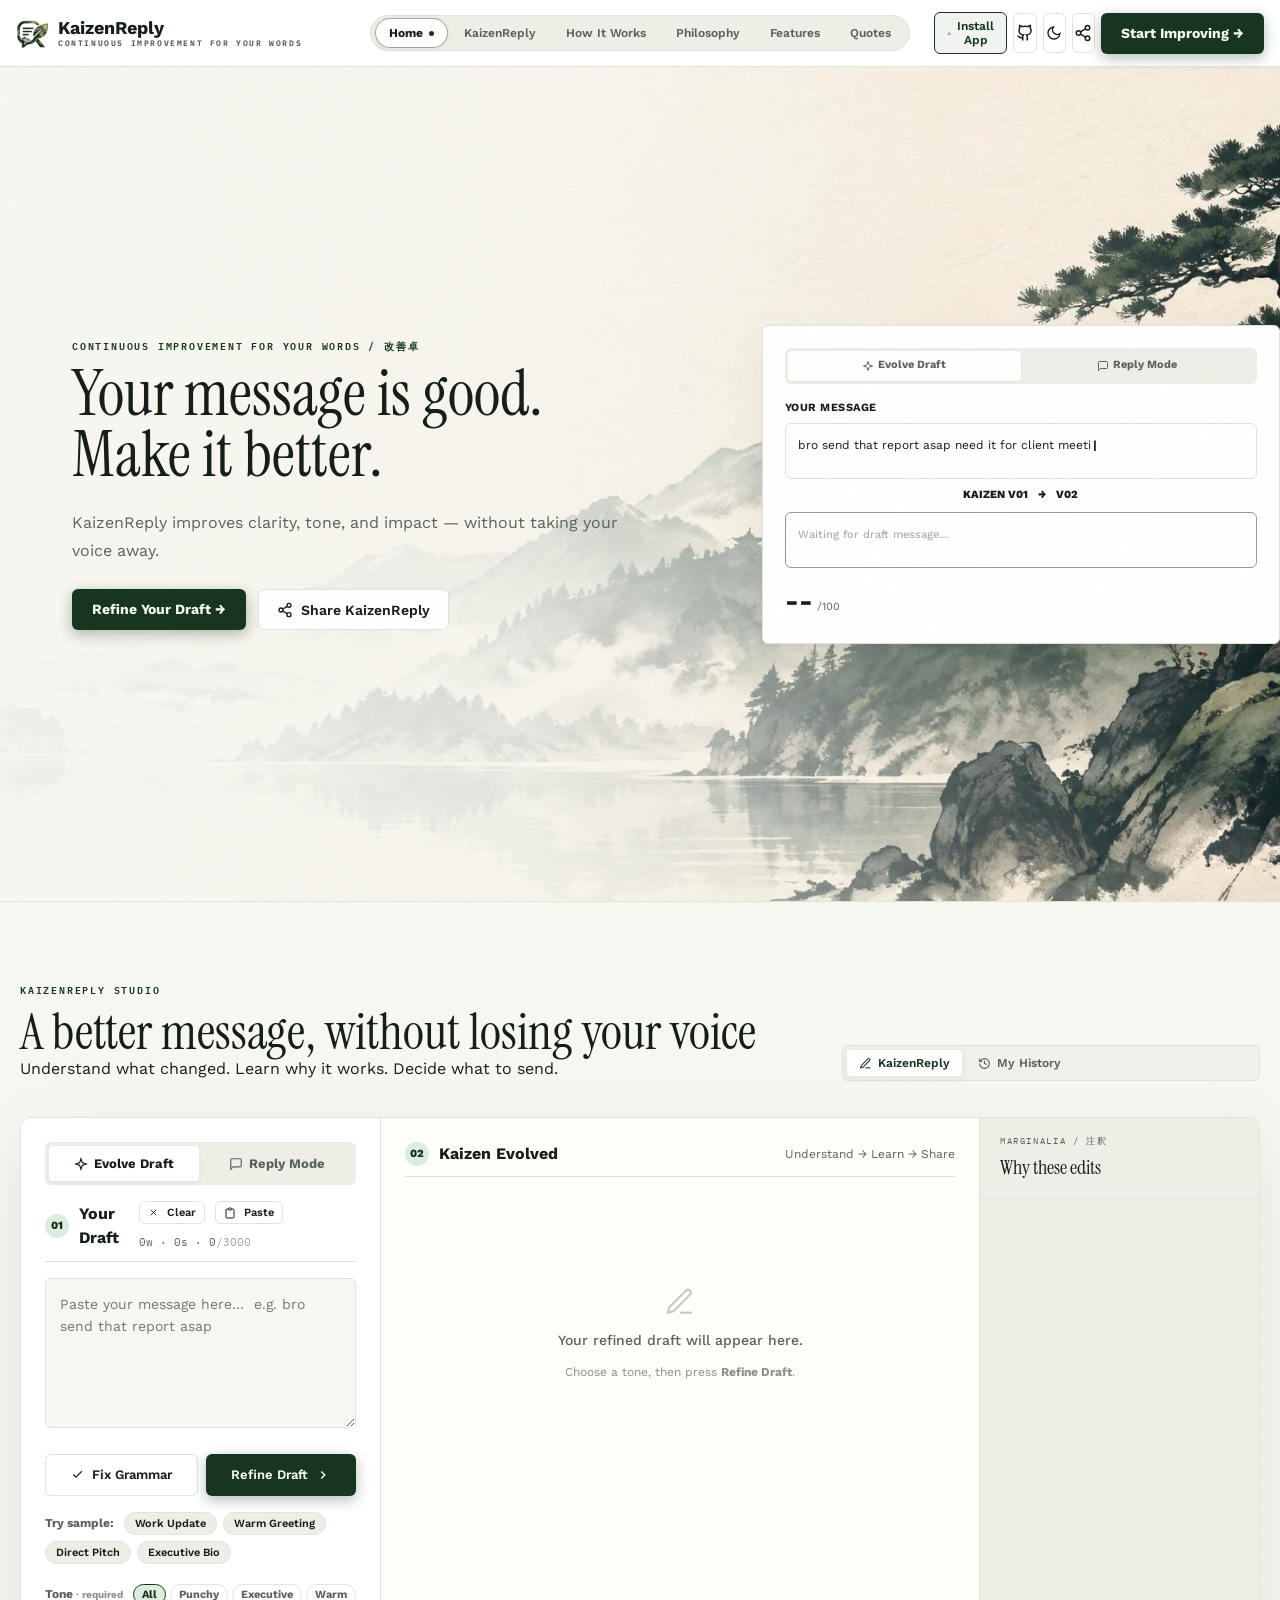
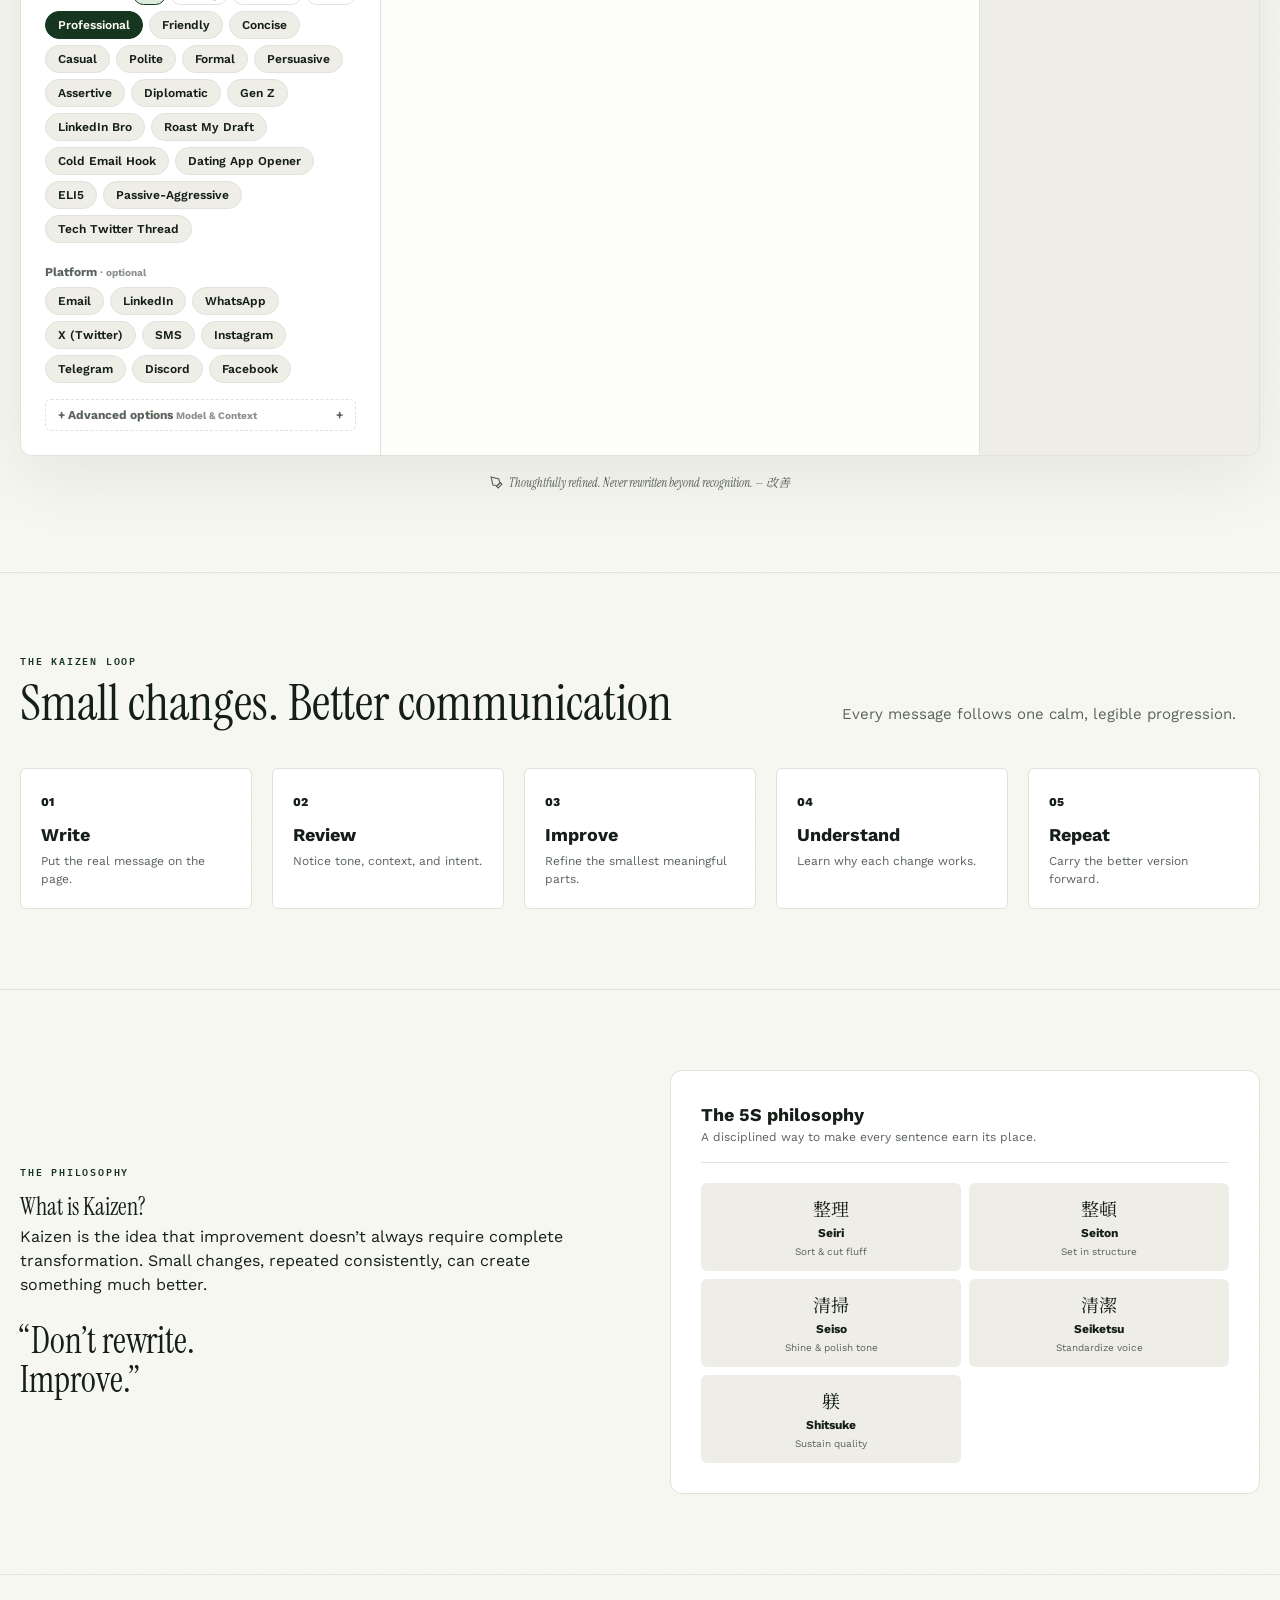
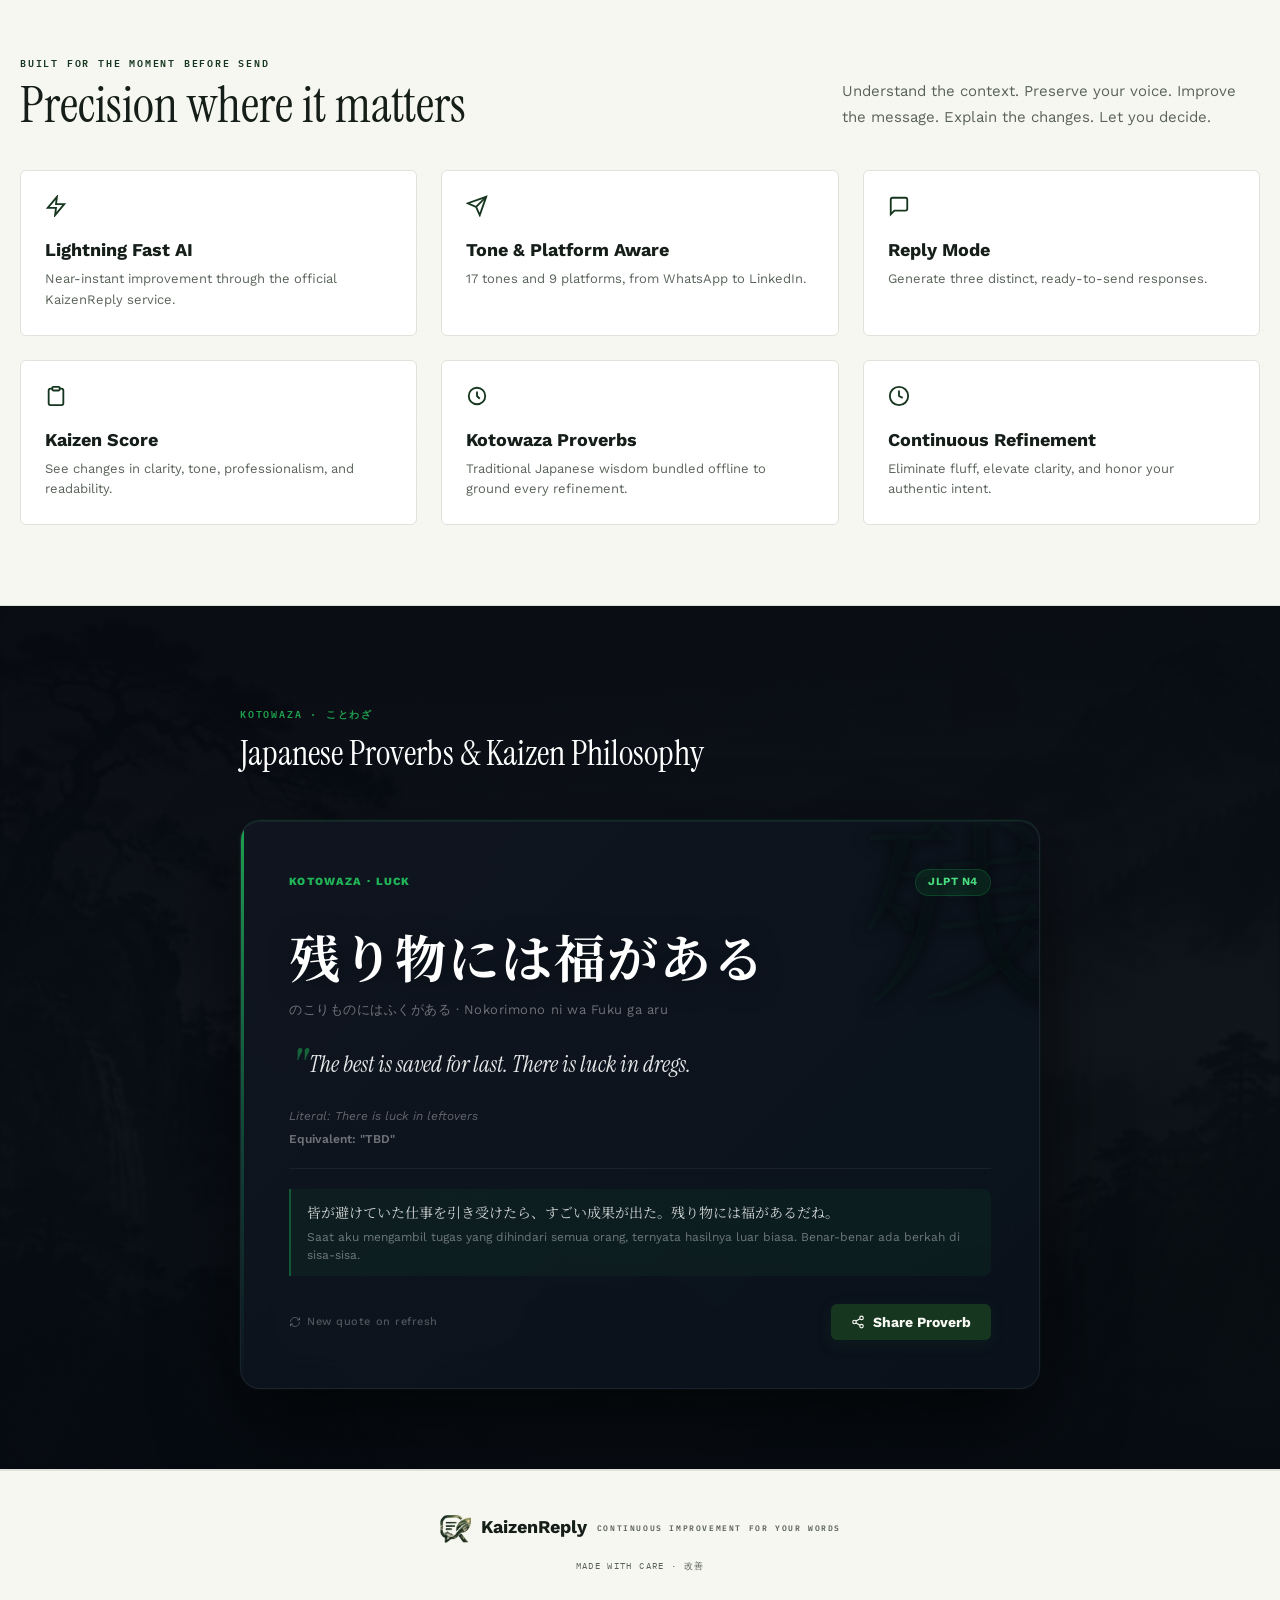
==== index.html @ 8f38a274 "chore: clean repo, rewrite README, strip emoji from app.js, add scroll header shadow" ====
<!DOCTYPE html>
<html lang="en">
  <head>
    <meta charset="UTF-8" />
    <meta name="viewport" content="width=device-width, initial-scale=1.0" />
    <title>KaizenReply — Your message is good. Make it better.</title>
    <meta name="description" content="KaizenReply improves clarity, tone, and impact — without taking your voice away. Japanese precision & continuous improvement for your words." />
    <link rel="icon" type="image/png" href="/static/logo-inkwash.png" />
    <link rel="apple-touch-icon" href="/static/icon-192.png" />
    <link rel="manifest" href="/manifest.json" />
    <meta name="theme-color" content="#f8f9f7" media="(prefers-color-scheme: light)" />
    <meta name="theme-color" content="#10151d" media="(prefers-color-scheme: dark)" />
    <meta name="mobile-web-app-capable" content="yes" />
    <meta name="apple-mobile-web-app-capable" content="yes" />
    <meta name="apple-mobile-web-app-status-bar-style" content="default" />
    <meta name="apple-mobile-web-app-title" content="KaizenReply" />
    <meta property="og:type" content="website" />
    <meta property="og:url" content="https://kaizenreply.us.ci" />
    <meta property="og:title" content="KaizenReply — Your message is good. Make it better." />
    <meta property="og:description" content="KaizenReply improves clarity, tone, and impact without losing your voice. Powered by Japanese precision and continuous improvement." />
    <meta property="og:image" content="https://kaizenreply.us.ci/static/og-image.png" />
    <meta name="twitter:card" content="summary_large_image" />
    <meta name="twitter:image" content="https://kaizenreply.us.ci/static/og-image.png" />
    <link rel="stylesheet" href="/static/styles.css?v=2.6.0" />
    <script>
      (function() {
        var saved = localStorage.getItem('kaizen-theme');
        var isDark = saved ? saved === 'dark' : window.matchMedia('(prefers-color-scheme: dark)').matches;
        if (isDark) document.documentElement.classList.add('dark');
      })();
    </script>
  </head>
  <body>
    <!-- Site Header Navigation -->
    <header class="site-header">
      <nav class="nav-shell" aria-label="Main navigation">
        <a href="#top" class="brand-lockup">
          <img src="/static/logo-icon.png" class="brand-logo-img" alt="KaizenReply emblem" />
          <div class="brand-text-wrap">
            <b>KaizenReply</b>
            <div class="brand-tagline">Continuous improvement for your words</div>
          </div>
        </a>
        <div class="nav-links">
          <a href="#top">Home</a>
          <a href="#desk">KaizenReply</a>
          <a href="#how">How It Works</a>
          <a href="#philosophy">Philosophy</a>
          <a href="#features">Features</a>
          <a href="#quotes">Quotes</a>
        </div>
        <div class="nav-actions">
          <div id="offlinePill" class="offline-pill hidden" title="Working offline with cached data">
            <span class="offline-dot"></span> Offline
          </div>
          <button id="pwaInstallBtn" class="btn-paper pwa-install-nav-btn hidden" aria-label="Install KaizenReply App" title="Install KaizenReply as an app">
            <svg width="14" height="14" viewBox="0 0 24 24" fill="none" stroke="currentColor" stroke-width="2"><path d="M21 15v4a2 2 0 0 1-2 2H5a2 2 0 0 1-2-2v-4"/><polyline points="7 10 12 15 17 10"/><line x1="12" y1="15" x2="12" y2="3"/></svg>
            <span class="pwa-install-label">Install App</span>
          </button>
          <a href="https://github.com/MKishoreDev/KaizenReply" target="_blank" rel="noreferrer" class="btn-icon nav-gh-btn" aria-label="GitHub Repository">
            <svg width="18" height="18" viewBox="0 0 24 24" fill="none" stroke="currentColor" stroke-width="2"><path d="M15 22v-4a4.8 4.8 0 0 0-1-3.5c3 0 6-2 6-5.5.08-1.25-.27-2.48-1-3.5.28-1.15.28-2.35 0-3.5 0 0-1 0-3 1.5-2.64-.5-5.36-.5-8 0C6 2 5 2 5 2c-.3 1.15-.3 2.35 0 3.5A5.403 5.403 0 0 0 4 9c0 3.5 3 5.5 6 5.5-.39.49-.68 1.05-.85 1.65-.17.6-.22 1.23-.15 1.85v4"/><path d="M9 18c-4.51 2-5-2-7-2"/></svg>
          </a>
          <button id="themeToggle" class="btn-icon" aria-label="Toggle theme" title="Toggle light/dark mode">
            <svg id="themeIconSun" class="sun-icon" width="16" height="16" viewBox="0 0 24 24" fill="none" stroke="currentColor" stroke-width="2"><circle cx="12" cy="12" r="5"/><line x1="12" y1="1" x2="12" y2="3"/><line x1="12" y1="21" x2="12" y2="23"/><line x1="4.22" y1="4.22" x2="5.64" y2="5.64"/><line x1="18.36" y1="18.36" x2="19.78" y2="19.78"/><line x1="1" y1="12" x2="3" y2="12"/><line x1="21" y1="12" x2="23" y2="12"/><line x1="4.22" y1="19.78" x2="5.64" y2="18.36"/><line x1="18.36" y1="5.64" x2="19.78" y2="4.22"/></svg>
            <svg id="themeIconMoon" class="moon-icon hidden" width="16" height="16" viewBox="0 0 24 24" fill="none" stroke="currentColor" stroke-width="2"><path d="M21 12.79A9 9 0 1 1 11.21 3 7 7 0 0 0 21 12.79z"/></svg>
          </button>
          <button id="shareWebBtn" class="btn-icon" aria-label="Share KaizenReply">
            <svg width="18" height="18" viewBox="0 0 24 24" fill="none" stroke="currentColor" stroke-width="2"><circle cx="18" cy="5" r="3"/><circle cx="6" cy="12" r="3"/><circle cx="18" cy="19" r="3"/><line x1="8.59" y1="13.51" x2="15.42" y2="17.49"/><line x1="15.41" y1="6.51" x2="8.59" y2="10.49"/></svg>
          </button>
          <a href="#desk" class="btn-hero nav-start-btn">Start Improving →</a>
          <button id="mobileMenuBtn" class="btn-icon mobile-menu-toggle" aria-label="Open navigation">
            <svg width="20" height="20" viewBox="0 0 24 24" fill="none" stroke="currentColor" stroke-width="2"><line x1="3" y1="12" x2="21" y2="12"/><line x1="3" y1="6" x2="21" y2="6"/><line x1="3" y1="18" x2="21" y2="18"/></svg>
          </button>
        </div>
      </nav>
    </header>
    <div id="mobileMenuPanel" class="mobile-nav hidden">
      <a href="#top">Home</a>
      <a href="#desk">KaizenReply</a>
      <a href="#how">How It Works</a>
      <a href="#philosophy">Philosophy</a>
      <a href="#features">Features</a>
      <a href="#quotes">Quotes</a>
      <button id="pwaInstallMobileBtn" class="mobile-install-row hidden" type="button">
        <svg width="15" height="15" viewBox="0 0 24 24" fill="none" stroke="currentColor" stroke-width="2"><path d="M21 15v4a2 2 0 0 1-2 2H5a2 2 0 0 1-2-2v-4"/><polyline points="7 10 12 15 17 10"/><line x1="12" y1="15" x2="12" y2="3"/></svg>
        <span>Install KaizenReply App</span>
      </button>
    </div>

    <!-- Hero Section -->
    <section class="hero" id="top">
      <img src="/static/assets/kaizen-hero.jpg" class="hero-art" alt="Misty Japanese mountain landscape on Washi paper" />
      <div class="hero-wash"></div>
      <div class="page-shell hero-grid">
        <div class="hero-copy">
          <p class="eyebrow" style="font-family: var(--font-mono);">Continuous Improvement for Your Words / 改善卓</p>
          <h1>Your message is good.<br /><em>Make it better.</em></h1>
          <p class="hero-lede">KaizenReply improves clarity, tone, and impact — without taking your voice away.</p>
          <div class="hero-actions">
            <a href="#desk" class="btn-hero">Refine Your Draft →</a>
            <button id="heroShareBtn" class="btn-paper">
              <svg width="16" height="16" viewBox="0 0 24 24" fill="none" stroke="currentColor" stroke-width="2"><circle cx="18" cy="5" r="3"/><circle cx="6" cy="12" r="3"/><circle cx="18" cy="19" r="3"/><line x1="8.59" y1="13.51" x2="15.42" y2="17.49"/><line x1="15.41" y1="6.51" x2="8.59" y2="10.49"/></svg>
              Share KaizenReply
            </button>
          </div>
        </div>

        <!-- Live Mini Preview -->
        <div class="mini-preview" id="heroMiniPreview">
          <div class="mini-tabs" id="heroMiniTabs">
            <span class="active">
              <svg width="12" height="12" viewBox="0 0 24 24" fill="none" stroke="currentColor" stroke-width="2"><path d="m12 3-1.912 5.813a2 2 0 0 1-1.275 1.275L3 12l5.813 1.912a2 2 0 0 1 1.275 1.275L12 21l1.912-5.813a2 2 0 0 1 1.275-1.275L21 12l-5.813-1.912a2 2 0 0 1-1.275-1.275L12 3Z"/></svg>
              Evolve Draft
            </span>
            <span>
              <svg width="12" height="12" viewBox="0 0 24 24" fill="none" stroke="currentColor" stroke-width="2"><path d="M21 15a2 2 0 0 1-2 2H7l-4 4V5a2 2 0 0 1 2-2h14a2 2 0 0 1 2 2z"/></svg>
              Reply Mode
            </span>
          </div>
          <label>Your message</label>
          <p id="heroDraftText" class="mini-draft-text"></p>
          <div class="mini-flow" id="heroFlowBadge"><span>Kaizen v01</span> → <span>v02</span></div>
          <div class="mini-evolved" id="heroEvolvedText"></div>
          <div class="mini-score" id="heroScoreBox">
            <b id="heroScoreVal">0</b><span>/100</span>
            <small id="heroGainVal">+18</small>
          </div>
        </div>
      </div>
    </section>

    <!-- KaizenReply Studio Workstation -->
    <section class="desk-section" id="desk">
      <div class="page-shell">
        <div class="section-heading">
          <div>
            <p class="eyebrow">KaizenReply Studio</p>
            <h2>A better message, without losing your voice</h2>
            <p class="section-lede">Understand what changed. Learn why it works. Decide what to send.</p>
          </div>
          <div class="studio-tabs" id="studioTabs">
            <button id="studioTabDesk" class="studio-tab selected" type="button">
              <svg width="13" height="13" viewBox="0 0 24 24" fill="none" stroke="currentColor" stroke-width="2"><path d="M12 20h9"/><path d="M16.5 3.5a2.12 2.12 0 0 1 3 3L7 19l-4 1 1-4Z"/></svg>
              KaizenReply
            </button>
            <button id="studioTabHistory" class="studio-tab" type="button">
              <svg width="13" height="13" viewBox="0 0 24 24" fill="none" stroke="currentColor" stroke-width="2"><path d="M3 12a9 9 0 1 0 9-9 9.75 9.75 0 0 0-6.74 2.74L3 8"/><path d="M3 3v5h5"/><path d="M12 7v5l4 2"/></svg>
              My History <span id="studioHistoryBadge" class="history-badge hidden">0</span>
            </button>
          </div>
        </div>

        <div class="desk-frame" id="deskWorkstation">
          <img src="/static/assets/kaizen-desk.jpg" alt="Ink path artwork" class="desk-art" />
          
          <!-- Input Draft Column -->
          <div class="desk-frame-inner">
          <div class="desk-column draft-column">
            <div class="mode-tabs">
              <button id="modeEvolve" class="active">
                <svg width="14" height="14" viewBox="0 0 24 24" fill="none" stroke="currentColor" stroke-width="2"><path d="m12 3-1.912 5.813a2 2 0 0 1-1.275 1.275L3 12l5.813 1.912a2 2 0 0 1 1.275 1.275L12 21l1.912-5.813a2 2 0 0 1 1.275-1.275L21 12l-5.813-1.912a2 2 0 0 1-1.275-1.275L12 3Z"/></svg>
                Evolve Draft
              </button>
              <button id="modeReply">
                <svg width="14" height="14" viewBox="0 0 24 24" fill="none" stroke="currentColor" stroke-width="2"><path d="M21 15a2 2 0 0 1-2 2H7l-4 4V5a2 2 0 0 1 2-2h14a2 2 0 0 1 2 2z"/></svg>
                Reply Mode
              </button>
            </div>

            <div class="desk-title">
              <div>
                <span class="desk-step-num">01</span>
                <h3 id="deskTitleText">Your Draft</h3>
              </div>
              <div class="draft-stats-bar">
                <button id="clearDraftBtn" class="btn-paper draft-tool-btn" style="padding:4px 8px;font-size:11px;" title="Clear draft text">
                  <svg width="11" height="11" viewBox="0 0 24 24" fill="none" stroke="currentColor" stroke-width="2"><line x1="18" y1="6" x2="6" y2="18"/><line x1="6" y1="6" x2="18" y2="18"/></svg>
                  Clear
                </button>
                <button id="pasteBtn" class="btn-paper draft-tool-btn" style="padding:4px 8px;font-size:11px;" title="Paste from clipboard">
                  <svg width="12" height="12" viewBox="0 0 24 24" fill="none" stroke="currentColor" stroke-width="2"><rect x="9" y="2" width="6" height="4" rx="1"/><path d="M16 4h2a2 2 0 0 1 2 2v14a2 2 0 0 1-2 2H6a2 2 0 0 1-2-2V6a2 2 0 0 1 2-2h2"/></svg>
                  Paste
                </button>
                <div class="draft-counts">
                  <span id="draftWordCount">0</span>w · <span id="draftReadTime">0s</span> · <span id="charCount">0</span><span class="draft-counts-sep">/3000</span>
                </div>
              </div>
            </div>

            <textarea id="messageInput" class="desk-textarea" rows="4" maxlength="3000" placeholder="Paste your message here…  e.g. bro send that report asap"></textarea>

            <!-- Primary Action Bar (Directly below textarea for instant one-click refinement) -->
            <div class="draft-actions">
              <button id="fixGrammarBtn" class="btn-paper">
                <svg width="13" height="13" viewBox="0 0 24 24" fill="none" stroke="currentColor" stroke-width="2"><polyline points="20 6 9 17 4 12"/></svg>
                Fix Grammar
              </button>
              <button id="evolveBtn" class="btn-hero">
                <span id="evolveBtnText">Refine Draft</span>
                <svg width="14" height="14" viewBox="0 0 24 24" fill="none" stroke="currentColor" stroke-width="2.5"><polyline points="9 18 15 12 9 6"/></svg>
                <kbd class="kbd-hint hidden md-inline" id="evolveKbdHint">Ctrl ↵</kbd>
              </button>
            </div>

            <!-- Rate Limit & Error Banner -->
            <div id="errorBanner" class="error-banner hidden" style="padding:10px 14px;background:rgba(201,74,54,0.1);border:1px solid var(--hanko);border-radius:var(--radius);color:var(--hanko);font-size:12px;font-weight:600;"></div>

            <div class="demo-row">
              <span>Try sample:</span>
              <button type="button" class="demo-btn" data-text="bro send that report asap need it for client meeting" data-tone="Professional" data-platform="Email">Work Update</button>
              <button type="button" class="demo-btn" data-text="I like your profile, want to get coffee sometime?" data-tone="Friendly" data-platform="WhatsApp">Warm Greeting</button>
              <button type="button" class="demo-btn" data-text="hey are you free to grab coffee this weekend?" data-tone="Concise" data-platform="WhatsApp">Direct Pitch</button>
              <button type="button" class="demo-btn" data-text="I ate the sandwich" data-tone="LinkedIn Bro" data-platform="LinkedIn">Executive Bio</button>
            </div>

            <!-- Tone Category Filters & Chip Selector -->
            <div style="display:flex;flex-direction:column;gap:6px;margin-top:4px;">
              <div style="display:flex;align-items:center;justify-content:space-between;flex-wrap:wrap;gap:6px;">
                <span style="font-size:12px;font-weight:700;color:var(--muted-foreground);">Tone <small style="opacity:0.7">· required</small></span>
                <div id="toneCategoryFilters" class="tone-cat-filters" style="display:flex;gap:4px;">
                  <button type="button" class="tone-cat-btn active" data-cat="All">All</button>
                  <button type="button" class="tone-cat-btn" data-cat="Viral">Punchy</button>
                  <button type="button" class="tone-cat-btn" data-cat="Work">Executive</button>
                  <button type="button" class="tone-cat-btn" data-cat="Social">Warm</button>
                </div>
              </div>
              <div id="toneChips" class="chips-wrap"></div>
              <!-- LinkedIn Bro Meme Format & Length Controls (Auto-revealed when LinkedIn Bro tone is active) -->
              <div id="linkedinBroControls" class="linkedin-controls hidden" style="margin-top:8px;padding:12px;background:var(--secondary);border:1px solid var(--border);border-radius:var(--radius);display:flex;flex-direction:column;gap:10px;">
                <div style="display:flex;align-items:center;justify-content:space-between;">
                  <div style="font-family:var(--font-mono);font-size:10px;text-transform:uppercase;letter-spacing:0.14em;font-weight:700;color:var(--seal);">
                    <svg width="13" height="13" viewBox="0 0 24 24" fill="none" stroke="currentColor" stroke-width="2" style="display:inline-block;vertical-align:-1px;margin-right:4px;"><rect x="2" y="7" width="20" height="14" rx="2" ry="2"/><path d="M16 21V5a2 2 0 0 0-2-2h-4a2 2 0 0 0-2 2v16"/></svg>LinkedIn Bro · Satire Engine v3.0
                  </div>
                  <span style="font-size:10px;font-family:var(--font-mono);color:var(--muted-foreground);text-transform:uppercase;">Meme Tuner</span>
                </div>

                <div style="display:flex;flex-direction:column;gap:5px;">
                  <span style="font-size:11px;font-weight:600;color:var(--foreground);">Format:</span>
                  <div id="linkedinFormatChips" class="chips-wrap" style="gap:5px;">
                    <button type="button" class="chip active" data-fmt="Auto">Auto</button>
                    <button type="button" class="chip" data-fmt="Reality vs LinkedIn">Reality vs LinkedIn</button>
                    <button type="button" class="chip" data-fmt="One-line corporate translation">Corporate translation</button>
                    <button type="button" class="chip" data-fmt="The LinkedIn announcement">Announcement</button>
                    <button type="button" class="chip" data-fmt="Fake professional profile">Fake profile</button>
                    <button type="button" class="chip" data-fmt="Developer edition">Developer meme</button>
                  </div>
                </div>

                <div style="display:flex;flex-direction:column;gap:5px;">
                  <span style="font-size:11px;font-weight:600;color:var(--foreground);">Length:</span>
                  <div id="linkedinLengthChips" class="chips-wrap" style="gap:5px;">
                    <button type="button" class="chip active" data-len="Auto">Auto</button>
                    <button type="button" class="chip" data-len="One-liner">One-liner</button>
                    <button type="button" class="chip" data-len="Short">Short</button>
                    <button type="button" class="chip" data-len="Standard">Standard</button>
                    <button type="button" class="chip" data-len="Full post">Full post</button>
                  </div>
                </div>
              </div>
              <input id="customToneInput" class="desk-textarea hidden" style="min-height:40px;height:40px;padding:8px 12px;margin-top:4px;" placeholder="Type custom tone…" />
            </div>

            <!-- Platform Selector -->
            <div style="display:flex;flex-direction:column;gap:6px;margin-top:4px;">
              <span style="font-size:12px;font-weight:700;color:var(--muted-foreground);">Platform <small style="opacity:0.7">· optional</small></span>
              <div id="platformChips" class="chips-wrap"></div>
              <input id="customPlatformInput" class="desk-textarea hidden" style="min-height:40px;height:40px;padding:8px 12px;margin-top:4px;" placeholder="Type custom platform…" />
            </div>

            <!-- Advanced Drawer (Model Engine & Conversation Context) -->
            <button id="contextToggle" class="context-toggle">
              <span>+ Advanced options <small style="opacity:0.7">Model & Context</small></span>
              <span id="ctxSymbol">+</span>
            </button>

            <div id="contextDrawer" class="context-drawer hidden">
              <!-- Dynamic Model Selector Row inside Advanced -->
              <div id="modelSelectRow" style="display:flex;align-items:center;justify-content:space-between;gap:8px;font-size:12px;margin-bottom:10px;">
                <span style="font-weight:700;color:var(--muted-foreground);">AI Model Engine</span>
                <select id="modelSelect" style="padding:4px 8px;font-size:12px;border-radius:var(--radius);border:1px solid var(--border);background:var(--card);color:var(--foreground);cursor:pointer;">
                  <option value="qwen/qwen3.8-27b">qwen/qwen3.8-27b (Default)</option>
                  <option value="openai/gpt-oss-120b">openai/gpt-oss-120b (Executive)</option>
                  <option value="openai/gpt-oss-20b">openai/gpt-oss-20b (Precision Cut)</option>
                  <option value="allam-2-7b">allam-2-7b (Fast Draft)</option>
                  <option value="llama-3.3-70b-versatile">llama-3.3-70b-versatile (Balanced)</option>
                </select>
              </div>
              <label>
                Who are you talking to?
                <div id="recipientChips" class="chips-wrap" style="margin-top:4px;"></div>
                <input id="recipientInput" style="margin-top:4px;" placeholder="Manager, client, friend…" />
              </label>
              <label>
                Conversation context
                <textarea id="contextInput" rows="2" maxlength="1500" placeholder="What happened before this message?"></textarea>
              </label>
            </div>
          </div>

          <!-- Output Evolved Column -->
          <div class="desk-column output-column">
            <div class="desk-title">
              <div>
                <span>02</span>
                <h3>Kaizen Evolved</h3>
              </div>
              <small>Understand → Learn → Share</small>
            </div>

            <div id="outputContainer" class="evolved-result">
              <div class="result-empty" id="resultEmpty">
                <svg width="32" height="32" viewBox="0 0 24 24" fill="none" stroke="currentColor" stroke-width="1.5" opacity="0.35"><path d="M12 20h9"/><path d="M16.5 3.5a2.12 2.12 0 0 1 3 3L7 19l-4 1 1-4Z"/></svg>
                <p>Your refined draft will appear here.</p>
                <p class="empty-hint">Choose a tone, then press <strong>Refine Draft</strong>.</p>
              </div>
            </div>
          </div>

          <!-- Marginalia Column -->
          <aside class="desk-column desk-marginalia-aside" id="marginaliaAside">
            <div class="desk-panel-head">
              <div class="desk-panel-eyebrow">Marginalia / 注釈</div>
              <h3 class="desk-panel-title">Why these edits</h3>
            </div>
            <div id="marginaliaPanel" class="divide-notes"></div>
            <div id="takeawayPanel" class="takeaway-box hidden"></div>
            <!-- Recent History Section -->
            <div id="historySection" class="history-section hidden" style="border-top:1px solid var(--border);padding-top:14px;">
              <div style="display:flex;align-items:center;justify-content:space-between;margin-bottom:10px;">
                <span style="font-size:12px;font-weight:800;color:var(--muted-foreground);display:flex;align-items:center;gap:6px;">
                  <svg width="13" height="13" viewBox="0 0 24 24" fill="none" stroke="currentColor" stroke-width="2"><path d="M3 7V5a2 2 0 0 1 2-2h2"/><path d="M17 3h2a2 2 0 0 1 2 2v2"/><path d="M21 17v2a2 2 0 0 1-2 2h-2"/><path d="M7 21H5a2 2 0 0 1-2-2v-2"/><path d="M7 8h10"/><path d="M7 12h10"/><path d="M7 16h10"/></svg>
                  Recent Kaizen Evolutions
                </span>
                <button id="clearHistoryBtn" style="background:none;border:none;color:var(--muted-foreground);font-size:11px;cursor:pointer;">Clear</button>
              </div>
              <div id="historyList" style="display:flex;flex-direction:column;gap:8px;max-height:220px;overflow-y:auto;"></div>
            </div>
          </aside>
        </div>
        </div>

        <!-- Dedicated History Studio View -->
        <div id="historyStudioView" class="history-studio-view hidden">
          <div class="history-grid" id="historyStudioGrid"></div>
          <div id="historyStudioEmpty" class="history-empty">
            <svg class="history-empty-icon" width="36" height="36" viewBox="0 0 24 24" fill="none" stroke="currentColor" stroke-width="1.8"><path d="M3 12a9 9 0 1 0 9-9 9.75 9.75 0 0 0-6.74 2.74L3 8"/><path d="M3 3v5h5"/><path d="M12 7v5l4 2"/></svg>
            <h3>A little room for your progress</h3>
            <p>Your refined messages will appear here.</p>
            <button id="historyWriteBtn" class="btn-hero" type="button" style="margin-top:16px;">Write a message →</button>
          </div>
          <div id="historyStudioActions" class="history-studio-actions hidden">
            <button id="clearAllHistoryBtn" class="btn-paper" type="button" style="font-size:12px;">
              <svg width="13" height="13" viewBox="0 0 24 24" fill="none" stroke="currentColor" stroke-width="2"><polyline points="3 6 5 6 21 6"/><path d="M19 6v14a2 2 0 0 1-2 2H7a2 2 0 0 1-2-2V6m3 0V4a2 2 0 0 1 2-2h4a2 2 0 0 1 2 2v2"/></svg>
              Clear history
            </button>
          </div>
        </div>

        <!-- Studio Bottom Bar -->
        <div class="studio-bottom">
          <span class="studio-footnote">
            <svg width="13" height="13" viewBox="0 0 24 24" fill="none" stroke="currentColor" stroke-width="2"><path d="m12 19 7-7 3 3-7 7-3-3z"/><path d="m18 13-1.5-7.5L2 2l3.5 14.5L13 18l5-5z"/></svg>
            Thoughtfully refined. Never rewritten beyond recognition. — 改善
          </span>
        </div>
      </div>
    </section>

    <!-- Kaizen Process Section -->
    <section class="process-section" id="how">
      <div class="page-shell">
        <div class="section-heading">
          <div>
            <p class="eyebrow">The Kaizen loop</p>
            <h2>Small changes. Better communication</h2>
          </div>
          <p>Every message follows one calm, legible progression.</p>
        </div>
        <div class="process-grid">
          <div>
            <span>01</span>
            <h3>Write</h3>
            <p>Put the real message on the page.</p>
          </div>
          <div>
            <span>02</span>
            <h3>Review</h3>
            <p>Notice tone, context, and intent.</p>
          </div>
          <div>
            <span>03</span>
            <h3>Improve</h3>
            <p>Refine the smallest meaningful parts.</p>
          </div>
          <div>
            <span>04</span>
            <h3>Understand</h3>
            <p>Learn why each change works.</p>
          </div>
          <div>
            <span>05</span>
            <h3>Repeat</h3>
            <p>Carry the better version forward.</p>
          </div>
        </div>
      </div>
    </section>

    <!-- Philosophy Section -->
    <section class="philosophy-section" id="philosophy">
      <div class="page-shell philosophy-grid">
        <div class="philosophy-copy">
          <p class="eyebrow">The philosophy</p>
          <h2>What is Kaizen?</h2>
          <p>Kaizen is the idea that improvement doesn’t always require complete transformation. Small changes, repeated consistently, can create something much better.</p>
          <blockquote>“Don’t rewrite.<br />Improve.”</blockquote>
        </div>

        <div class="five-s">
          <div class="five-s-title">
            <div>
              <h3 style="font-size:18px;font-weight:700;font-family:var(--font-sans);">The 5S philosophy</h3>
              <p style="font-size:12px;color:var(--muted-foreground);margin:0;">A disciplined way to make every sentence earn its place.</p>
            </div>
          </div>
          <div class="five-s-grid">
            <article><span>整理</span><b>Seiri</b><small>Sort & cut fluff</small></article>
            <article><span>整頓</span><b>Seiton</b><small>Set in structure</small></article>
            <article><span>清掃</span><b>Seiso</b><small>Shine & polish tone</small></article>
            <article><span>清潔</span><b>Seiketsu</b><small>Standardize voice</small></article>
            <article><span>躾</span><b>Shitsuke</b><small>Sustain quality</small></article>
          </div>
        </div>
      </div>
    </section>

    <!-- Features Section -->
    <section class="features-section" id="features">
      <div class="page-shell">
        <div class="section-heading">
          <div>
            <p class="eyebrow">Built for the moment before send</p>
            <h2>Precision where it matters</h2>
          </div>
          <p>Understand the context. Preserve your voice. Improve the message. Explain the changes. Let you decide.</p>
        </div>

        <div class="feature-grid">
          <article>
            <svg width="22" height="22" viewBox="0 0 24 24" fill="none" stroke="currentColor" stroke-width="2" style="color:var(--primary);"><polygon points="13 2 3 14 12 14 11 22 21 10 12 10 13 2"/></svg>
            <h3>Lightning Fast AI</h3>
            <p>Near-instant improvement through the official KaizenReply service.</p>
          </article>
          <article>
            <svg width="22" height="22" viewBox="0 0 24 24" fill="none" stroke="currentColor" stroke-width="2" style="color:var(--primary);"><line x1="22" y1="2" x2="11" y2="13"/><polygon points="22 2 15 22 11 13 2 9 22 2"/></svg>
            <h3>Tone & Platform Aware</h3>
            <p>17 tones and 9 platforms, from WhatsApp to LinkedIn.</p>
          </article>
          <article>
            <svg width="22" height="22" viewBox="0 0 24 24" fill="none" stroke="currentColor" stroke-width="2" style="color:var(--primary);"><path d="M21 15a2 2 0 0 1-2 2H7l-4 4V5a2 2 0 0 1 2-2h14a2 2 0 0 1 2 2z"/></svg>
            <h3>Reply Mode</h3>
            <p>Generate three distinct, ready-to-send responses.</p>
          </article>
          <article>
            <svg width="22" height="22" viewBox="0 0 24 24" fill="none" stroke="currentColor" stroke-width="2" style="color:var(--primary);"><path d="M16 4h2a2 2 0 0 1 2 2v14a2 2 0 0 1-2 2H6a2 2 0 0 1-2-2V6a2 2 0 0 1 2-2h2"/><rect x="8" y="2" width="8" height="4" rx="1" ry="1"/></svg>
            <h3>Kaizen Score</h3>
            <p>See changes in clarity, tone, professionalism, and readability.</p>
          </article>
          <article>
            <svg width="22" height="22" viewBox="0 0 24 24" fill="none" stroke="currentColor" stroke-width="2" style="color:var(--primary);"><path d="M12 21a9 9 0 1 0 0-18 9 9 0 0 0 0 18z"/><path d="M12 7v5l3 3"/></svg>
            <h3>Kotowaza Proverbs</h3>
            <p>Traditional Japanese wisdom bundled offline to ground every refinement.</p>
          </article>
          <article>
            <svg width="22" height="22" viewBox="0 0 24 24" fill="none" stroke="currentColor" stroke-width="2" style="color:var(--primary);"><circle cx="12" cy="12" r="10"/><polyline points="12 6 12 12 16 14"/></svg>
            <h3>Continuous Refinement</h3>
            <p>Eliminate fluff, elevate clarity, and honor your authentic intent.</p>
          </article>
        </div>
      </div>
    </section>

    <!-- Japanese Quote Section (Powered by Kotowaza) -->
    <section class="quote-section" id="quotes">
      <img src="/static/assets/kaizen-quote.jpg" alt="Misty Japanese mountains artwork" class="quote-art" />
      <div class="quote-overlay"></div>
      <div class="page-shell quote-layout">

        <div class="quote-header">
          <div>
            <p class="eyebrow" style="margin:0;color:rgba(34,197,94,0.8);">Kotowaza · ことわざ</p>
            <h2 style="font-size:clamp(1.6rem,3vw,2.2rem);font-family:var(--font-display);margin:6px 0 0;color:#fff;">Japanese Proverbs &amp; Kaizen Philosophy</h2>
          </div>
        </div>

        <article class="quote-card" id="quoteCard">
          <!-- Quote Loading State -->
          <div id="quoteLoadingState" class="quote-loader" style="padding: 40px 0; text-align: center;">
            <div class="kaizen-loader__dots" style="justify-content: center; margin-bottom: 12px; display: flex; gap: 6px;">
              <div class="kaizen-loader__dot"></div>
              <div class="kaizen-loader__dot"></div>
              <div class="kaizen-loader__dot"></div>
              <div class="kaizen-loader__dot"></div>
              <div class="kaizen-loader__dot"></div>
            </div>
            <p style="margin: 0; color: var(--muted-foreground); font-size: 13px; font-weight: 600;">Fetching Kotowaza wisdom…</p>
          </div>

          <!-- Quote Content State -->
          <div id="quoteContentState" class="hidden">
            <!-- Top row: category + JLPT badge -->
            <div class="quote-card__meta">
              <span id="quoteCategory" class="quote-card__tag">Kotowaza · Wisdom</span>
              <span id="quoteJlpt" class="quote-card__jlpt">JLPT N4</span>
            </div>

            <!-- Large Kanji -->
            <p lang="ja" id="quoteJp" class="quote-card__kanji"></p>

            <!-- Reading -->
            <p id="quoteReading" class="quote-card__reading"></p>

            <!-- English meaning -->
            <blockquote id="quoteEn" class="quote-card__meaning"></blockquote>

            <!-- Literal + Equivalent (minimal row) -->
            <div class="quote-card__details">
              <span id="quoteLiteral" class="quote-card__literal"></span>
              <span id="quoteEquivalent" class="quote-card__equiv"></span>
            </div>

            <!-- Example sentence (clean box) -->
            <div id="quoteExampleBox" class="quote-card__example">
              <span id="quoteExampleJa" lang="ja" class="quote-card__example-ja"></span>
              <span id="quoteExampleEn" class="quote-card__example-en"></span>
            </div>

            <!-- Actions: Share Proverb -->
            <div class="quote-card__footer">
              <span class="quote-card__refresh-hint">
                <svg width="12" height="12" viewBox="0 0 24 24" fill="none" stroke="currentColor" stroke-width="2"><path d="M3 12a9 9 0 0 1 9-9 9.75 9.75 0 0 1 6.74 2.74L21 8"/><path d="M21 3v5h-5"/><path d="M21 12a9 9 0 0 1-9 9 9.75 9.75 0 0 1-6.74-2.74L3 16"/><path d="M8 16H3v5"/></svg>
                New quote on refresh
              </span>
              <button id="shareQuoteBtn" class="btn-hero">
                <svg width="14" height="14" viewBox="0 0 24 24" fill="none" stroke="currentColor" stroke-width="2"><circle cx="18" cy="5" r="3"/><circle cx="6" cy="12" r="3"/><circle cx="18" cy="19" r="3"/><line x1="8.59" y1="13.51" x2="15.42" y2="17.49"/><line x1="15.41" y1="6.51" x2="8.59" y2="10.49"/></svg>
                Share Proverb
              </button>
            </div>
          </div>
        </article>
      </div>
    </section>

    <!-- Social Share Card Modal -->
    <div id="shareModal" class="modal-overlay hidden">
      <div class="modal-card">
        <div class="modal-head">
          <h3>Reality vs LinkedIn Meme</h3>
          <button id="closeModalBtn" class="btn-icon" aria-label="Close modal">
            <svg width="16" height="16" viewBox="0 0 24 24" fill="none" stroke="currentColor" stroke-width="2"><line x1="18" y1="6" x2="6" y2="18"/><line x1="6" y1="6" x2="18" y2="18"/></svg>
          </button>
        </div>
        <div class="modal-body" id="modalCanvasWrapper">
          <canvas id="shareCardCanvas" width="2048" height="1364" style="width:100%;max-width:1024px;height:auto;display:block;margin:0 auto;border-radius:var(--radius);"></canvas>
        </div>
        <div class="modal-actions">
          <button id="downloadCardBtn" class="btn-paper">Download Meme (PNG)</button>
          <button id="shareCardImageBtn" class="btn-hero">Share Meme</button>
        </div>
      </div>
    </div>

    <!-- Modern Native-Style PWA Install Popup Card (No Blackout Overlay) -->
    <aside id="pwaInstallPopup" class="pwa-install-popup" aria-label="Install KaizenReply app">
      <div class="pwa-popup-content">
        <img src="/static/icon-192.png" class="pwa-popup-icon" alt="KaizenReply app icon" />
        <div class="pwa-popup-info">
          <div class="pwa-popup-title-row">
            <h4 class="pwa-popup-title">Install KaizenReply</h4>
            <span class="pwa-popup-badge">App</span>
          </div>
          <p class="pwa-popup-sub">Fast drafting desk with full offline proverbs &amp; history.</p>
        </div>
        <button id="pwaPopupCloseBtn" class="pwa-popup-close-btn" type="button" aria-label="Close install prompt">&times;</button>
      </div>

      <!-- Quick Action Buttons -->
      <div class="pwa-popup-actions">
        <button id="pwaPopupInstallBtn" class="btn-hero pwa-popup-install-btn" type="button">
          <svg width="14" height="14" viewBox="0 0 24 24" fill="none" stroke="currentColor" stroke-width="2"><path d="M21 15v4a2 2 0 0 1-2 2H5a2 2 0 0 1-2-2v-4"/><polyline points="7 10 12 15 17 10"/><line x1="12" y1="15" x2="12" y2="3"/></svg>
          <span id="pwaPopupActionText">Install App</span>
        </button>
        <button id="pwaPopupDismissBtn" class="btn-paper pwa-popup-dismiss-btn" type="button">
          Not now
        </button>
      </div>

      <!-- Compact iOS Help Tip (shown only if iOS Safari where automatic install prompt is blocked) -->
      <div id="pwaPopupIosTip" class="pwa-popup-ios-tip hidden">
        <span>To install on iPhone / iPad: Tap <strong>Share</strong> &rarr; tap <strong>Add to Home Screen</strong></span>
      </div>
    </aside>

    <!-- Footer -->
    <footer>
      <div class="page-shell footer-grid">
        <a href="#top" class="brand-lockup">
          <img src="/static/logo-icon.png" class="brand-logo-img" alt="KaizenReply logo" />
          <b>KaizenReply</b>
          <div class="brand-tagline">Continuous improvement for your words</div>
        </a>
        <p class="footer-made">Made with care · 改善</p>
      </div>
    </footer>

    <script src="/static/app.js?v=2.6.0"></script>
  </body>
</html>
---- static/styles.css ----
/* ==========================================================================
   KaizenReply — Japanese Precision & Washi Paper Aesthetic Design System
   v3.0 — Glassmorphism · Dark Mode Elegance · Kaizen Animations
   ========================================================================== */

@import url('https://fonts.googleapis.com/css2?family=Work+Sans:wght@400;500;600;700&family=Instrument+Serif:ital@0;1&family=IBM+Plex+Mono:wght@400;500;600&family=Noto+Serif+JP:wght@400;600;700&display=swap');

/* ── Design Tokens — Matte Washi Paper & Deep Moss Palette ───────────────── */
:root {
  --radius: 0.375rem;
  --background: oklch(0.975 0.008 106);
  --foreground: oklch(0.225 0.018 153);
  --card: oklch(1 0 0);
  --primary: oklch(0.30 0.055 151);
  --primary-foreground: oklch(0.98 0.006 105);
  --secondary: oklch(0.948 0.010 105);
  --muted: oklch(0.952 0.007 105);
  --muted-foreground: oklch(0.49 0.018 145);
  --accent: oklch(0.93 0.025 151);
  --accent-foreground: oklch(0.28 0.05 151);
  --destructive: oklch(0.577 0.245 27.325);
  --border: oklch(0.91 0.009 112);
  --input: oklch(0.88 0.010 112);
  --ring: oklch(0.48 0.08 151);
  --seal: oklch(0.56 0.16 34);
  --proof: oklch(0.992 0.004 105);
  --ink-soft: oklch(0.40 0.018 153);
  --hanko: var(--seal);
  --font-sans: 'Work Sans', system-ui, sans-serif;
  --font-display: 'Instrument Serif', 'Noto Serif JP', serif;
  --font-jp: 'Noto Serif JP', serif;
  --font-mono: 'IBM Plex Mono', monospace;
  --glass-bg: var(--card);
}

[data-theme="dark"], .dark {
  --background: oklch(0.17 0.018 156);
  --foreground: oklch(0.94 0.012 105);
  --card: oklch(0.205 0.018 156);
  --primary: oklch(0.73 0.105 151);
  --primary-foreground: oklch(0.15 0.025 156);
  --secondary: oklch(0.245 0.018 156);
  --muted: oklch(0.245 0.018 156);
  --muted-foreground: oklch(0.72 0.018 115);
  --accent: oklch(0.28 0.035 151);
  --border: oklch(0.36 0.018 156);
  --input: oklch(0.40 0.018 156);
  --ring: oklch(0.67 0.10 151);
  --seal: oklch(0.64 0.17 34);
  --proof: oklch(0.19 0.014 156);
  --ink-soft: oklch(0.77 0.018 115);
  --glass-bg: var(--card);
}

/* ── Reset & Base ─────────────────────────────────────────────────────── */
html {
  -webkit-font-smoothing: antialiased;
  -moz-osx-font-smoothing: grayscale;
  text-rendering: optimizeLegibility;
  scroll-behavior: smooth;
  max-width: 100%;
  overflow-x: hidden;
}

* {
  box-sizing: border-box;
  margin: 0;
  padding: 0;
  border-color: var(--border);
}

::selection {
  background: color-mix(in oklab, var(--primary) 18%, transparent);
  color: var(--foreground);
}
section[id], [id] { scroll-margin-top: 80px; }
body {
  margin: 0;
  max-width: 100%;
  background: var(--background);
  color: var(--foreground);
  font-family: var(--font-sans);
  line-height: 1.5;
  -webkit-font-smoothing: antialiased;
  position: relative;
  min-height: 100vh;
  overflow-x: hidden;
  transition: background 0.35s ease, color 0.35s ease;
  background-image: radial-gradient(circle at 20% 20%, color-mix(in oklab, var(--foreground) 4%, transparent) 0.6px, transparent 0.8px);
  background-size: 12px 12px;
}
img, svg, video, canvas { max-width: 100%; height: auto; }
/* selection defined in base typography */

/* Washi Paper Noise Grain Overlay */
body::before {
  content: "";
  position: fixed;
  inset: 0;
  pointer-events: none;
  opacity: 0.2;
  z-index: 100;
  background-image: url("data:image/svg+xml,%3Csvg viewBox='0 0 180 180' xmlns='http://www.w3.org/2000/svg'%3E%3Cfilter id='n'%3E%3CfeTurbulence type='fractalNoise' baseFrequency='.8' numOctaves='3' stitchTiles='stitch'/%3E%3C/filter%3E%3Crect width='100%25' height='100%25' filter='url(%23n)' opacity='.1'/%3E%3C/svg%3E");
  mix-blend-mode: multiply;
}
.dark body::before { opacity: 0.06; mix-blend-mode: screen; }

.page-shell { width: min(1240px, calc(100% - 40px)); margin-inline: auto; }

h1, h2, h3, blockquote { font-family: var(--font-display); font-weight: 400; letter-spacing: 0; }
button, input, select, textarea { font-family: var(--font-sans); }

.hidden { display: none !important; }

/* ── Glassmorphic Header ────────────────────────────────────────────────── */
.site-header {
  position: sticky;
  top: 0;
  z-index: 200;
  background: var(--card);
  border-bottom: 1px solid var(--border);
  transition: background 0.35s ease, box-shadow 0.2s ease;
}
.site-header.scrolled {
  box-shadow: 0 1px 0 var(--border), 0 4px 20px rgba(0,0,0,0.06);
}

.nav-shell {
  height: 66px;
  width: min(1320px, calc(100% - 32px));
  margin: auto;
  display: grid;
  grid-template-columns: minmax(0, 1fr) auto minmax(0, 1fr);
  align-items: center;
  gap: 24px;
}

.brand-lockup {
  display: inline-flex;
  align-items: center;
  gap: 10px;
  color: var(--foreground);
  text-decoration: none;
  font-size: 16px;
  font-weight: 700;
  transition: opacity 0.2s;
  flex-shrink: 0;
  min-width: 0;
}
.brand-lockup:hover { opacity: 0.85; }

.brand-logo-img {
  width: 32px;
  height: 32px;
  object-fit: contain;
  flex-shrink: 0;
  display: block;
}

.brand-text-wrap {
  display: flex;
  flex-direction: column;
  justify-content: center;
  line-height: 1.2;
}

.brand-lockup b {
  font-size: 18px;
  font-family: var(--font-sans);
  font-weight: 700;
  line-height: 1.1;
  color: var(--foreground);
}

.brand-tagline {
  font-family: var(--font-mono);
  font-size: 8px;
  text-transform: uppercase;
  letter-spacing: 0.16em;
  color: var(--muted-foreground);
  margin-top: 2px;
  white-space: nowrap;
}

.brand-mark {
  width: 30px; height: 32px; display: grid; place-items: center;
  background: var(--hanko); color: #ffffff;
  font-family: var(--font-jp); font-size: 16px; font-weight: 700;
  box-shadow: inset 0 0 0 2px rgba(255,255,255,0.25);
  border-radius: 2px;
}

.nav-links {
  display: flex;
  align-items: center;
  gap: 4px;
  background: var(--secondary);
  padding: 3px 5px;
  border-radius: 30px;
  border: 1px solid var(--border);
}
.nav-links a {
  color: var(--muted-foreground);
  text-decoration: none;
  font-size: 12px;
  font-weight: 600;
  padding: 5px 13px;
  border-radius: 20px;
  transition: all 0.25s cubic-bezier(0.25, 0.46, 0.45, 0.94);
  display: inline-flex;
  align-items: center;
  gap: 6px;
  white-space: nowrap;
}
.nav-links a:hover {
  color: var(--foreground);
  opacity: 1;
}
.nav-links a.active {
  color: var(--primary-emphasis);
  background: var(--card);
  font-weight: 700;
  box-shadow: 0 2px 8px rgba(0, 0, 0, 0.06), 0 0 0 1px color-mix(in srgb, var(--primary) 35%, transparent);
}
.nav-links a.active::after {
  content: '';
  width: 5px;
  height: 5px;
  border-radius: 50%;
  background: var(--primary);
  display: inline-block;
}

/* Dark Mode Navigation Active Indicator */
.dark .nav-links {
  background: rgba(16, 22, 32, 0.75);
  border-color: rgba(255, 255, 255, 0.08);
}
.dark .nav-links a.active {
  color: #4ade80;
  background: rgba(34, 197, 94, 0.16);
  box-shadow: 0 0 16px rgba(34, 197, 94, 0.2), 0 0 0 1px rgba(34, 197, 94, 0.35);
}
.dark .nav-links a.active::after {
  background: #22c55e;
  box-shadow: 0 0 8px #22c55e;
}

.nav-actions { display: flex; justify-content: flex-end; align-items: center; gap: 6px; }

/* ── Buttons ─────────────────────────────────────────────────────────── */
.btn-icon {
  background: transparent;
  border: 1px solid var(--border);
  color: var(--foreground);
  width: 40px; height: 40px; border-radius: var(--radius);
  display: inline-flex; align-items: center; justify-content: center;
  cursor: pointer; transition: all 0.2s;
}
.btn-icon:hover { background: var(--secondary); border-color: var(--primary); }

.btn-hero {
  background: var(--primary);
  color: var(--primary-foreground);
  border: none;
  padding: 10px 20px;
  font-size: 14px;
  font-weight: 700;
  border-radius: var(--radius);
  cursor: pointer;
  display: inline-flex; align-items: center; gap: 8px;
  text-decoration: none;
  white-space: nowrap;
  transition: background 0.2s ease, transform 0.15s ease, box-shadow 0.2s ease, opacity 0.15s ease;
  box-shadow: 0 4px 14px color-mix(in srgb, var(--primary) 32%, transparent);
}
.btn-hero:hover { background: var(--primary-emphasis); transform: translateY(-1px); box-shadow: 0 8px 24px color-mix(in srgb, var(--primary) 40%, transparent); }
.btn-hero:active { transform: translateY(0); }

.btn-paper {
  background: var(--card);
  color: var(--foreground);
  border: 1px solid var(--border);
  padding: 10px 18px;
  font-size: 14px;
  font-weight: 600;
  border-radius: var(--radius);
  cursor: pointer;
  display: inline-flex; align-items: center; gap: 8px;
  text-decoration: none;
  transition: border-color 0.2s ease, background 0.15s ease, color 0.15s ease, box-shadow 0.15s ease;
}
.btn-paper:hover { background: var(--secondary); border-color: var(--primary); }

/* ── Hero Section ─────────────────────────────────────────────────────── */
.hero { min-height: calc(100vh - 66px); position: relative; isolation: isolate; overflow: hidden; border-bottom: 1px solid var(--border); display: flex; align-items: center; }
.hero-art { position: absolute; inset: 0; width: 100%; height: 100%; object-fit: cover; z-index: -2; object-position: 75% center; filter: contrast(1.05) saturate(1.02); }
.hero-wash { position: absolute; inset: 0; width: 100%; height: 100%; z-index: -1; background: linear-gradient(90deg, color-mix(in srgb, var(--background) 96%, transparent) 0%, color-mix(in srgb, var(--background) 82%, transparent) 42%, color-mix(in srgb, var(--background) 20%, transparent) 78%, transparent 100%); pointer-events: none; }
.dark .hero-art, .dark .quote-art { filter: brightness(.28) saturate(.65); }

.hero-grid { position: relative; z-index: 2; min-height: calc(100vh - 66px); width: 100%; display: grid; grid-template-columns: minmax(0, 1.15fr) minmax(340px, .85fr); align-items: center; gap: 60px; padding-block: 32px; }
.hero-copy { position: relative; padding-left: 72px; max-width: 760px; }
.vertical-kaizen { position: absolute; left: 0; top: 5px; display: flex; flex-direction: column; align-items: center; font-family: var(--font-jp); color: var(--primary-emphasis); font-size: 27px; line-height: 1.13; }
.vertical-kaizen i { margin-top: 10px; width: 22px; height: 22px; border: 1px solid var(--hanko); color: var(--hanko); font-size: 9px; font-style: normal; display: grid; place-items: center; }

.eyebrow {
  font-family: var(--font-mono);
  font-size: 10px;
  text-transform: uppercase;
  letter-spacing: 0.18em;
  color: var(--primary);
  font-weight: 600;
  margin: 0 0 10px;
}
.hero h1 { margin: 0; font-size: clamp(3rem, 5vw, 5rem); line-height: .96; }
.hero h1 em { color: var(--primary-emphasis); font-style: normal; font-family: var(--font-display); }
.hero-lede { max-width: 560px; color: var(--muted-foreground); font-size: 16px; line-height: 1.75; margin: 24px 0; }
.hero-actions { display: flex; gap: 12px; }

.trust-list { list-style: none; padding: 0; margin: 24px 0 0; display: flex; flex-wrap: wrap; gap: 18px; color: var(--muted-foreground); font-size: 12px; font-weight: 600; }
.trust-list li { display: flex; gap: 6px; align-items: center; }
.trust-list li span { color: var(--primary-emphasis); font-weight: 800; }

/* Mini Preview Card & Typewriter Animation */
.mini-preview { position: relative; z-index: 2; background: var(--card); border: 1px solid var(--border); padding: 22px; border-radius: var(--radius); box-shadow: 0 16px 40px color-mix(in oklab, var(--foreground) 6%, transparent); }
.mini-tabs { height: 36px; display: grid; grid-template-columns: 1fr 1fr; background: var(--secondary); padding: 3px; border-radius: var(--radius); color: var(--muted-foreground); font-size: 11px; font-weight: 700; }
.mini-tabs span { display: flex; align-items: center; justify-content: center; gap: 4px; cursor: default; }
.mini-tabs span.active { background: var(--card); color: var(--primary-emphasis); border-radius: calc(var(--radius) - 2px); box-shadow: 0 1px 3px rgba(0,0,0,0.05); }
.mini-preview label { display: block; margin: 16px 0 7px; font-size: 11px; font-weight: 700; text-transform: uppercase; letter-spacing: 0.5px; }
.mini-preview > p, .mini-evolved { min-height: 56px; padding: 12px; margin: 0; border: 1px solid var(--border); background: var(--card); font-size: 12px; line-height: 1.5; border-radius: var(--radius); }
.mini-flow { display: flex; align-items: center; justify-content: center; gap: 10px; padding: 8px; color: var(--primary-emphasis); font-size: 11px; text-transform: uppercase; font-weight: 800; transition: all 0.3s ease; }
.mini-flow--glowing { color: var(--primary); text-shadow: 0 0 8px rgba(34, 197, 94, 0.4); animation: flowGlowPulse 0.8s ease-in-out infinite alternate; }
@keyframes flowGlowPulse {
  from { transform: scale(0.98); opacity: 0.85; }
  to { transform: scale(1.02); opacity: 1; }
}

.mini-evolved { border-color: color-mix(in srgb, var(--primary) 40%, var(--border)); color: var(--primary-emphasis); font-weight: 500; transition: all 0.3s cubic-bezier(0.25, 0.46, 0.45, 0.94); }
.mini-evolved--active { border-color: var(--primary) !important; background: color-mix(in srgb, var(--primary) 7%, var(--card)) !important; animation: evolvedPopIn 0.4s cubic-bezier(0.175, 0.885, 0.32, 1.275) both; }
@keyframes evolvedPopIn {
  from { opacity: 0; transform: translateY(6px); }
  to { opacity: 1; transform: translateY(0); }
}

.typewriter-cursor { display: inline-block; color: var(--primary); font-weight: 700; margin-left: 2px; animation: typewriterBlink 0.7s infinite; }
@keyframes typewriterBlink {
  0%, 100% { opacity: 1; }
  50% { opacity: 0; }
}

.mini-score { margin-top: 14px; display: flex; align-items: baseline; gap: 4px; }
.mini-score b { font-size: 26px; color: var(--primary-emphasis); font-variant-numeric: tabular-nums; }
.mini-score span { font-size: 11px; color: var(--muted-foreground); }
.mini-score small { margin-left: auto; color: var(--primary-emphasis); font-weight: 800; font-size: 13px; transition: all 0.3s ease; }

/* ── Workstation Desk Section ──────────────────────────────────────────── */
.desk-section { padding: 80px 0; background: var(--washi-deep); border-bottom: 1px solid var(--border); }
.section-heading { display: grid; grid-template-columns: minmax(0, 1.2fr) minmax(260px, .65fr); gap: 50px; align-items: end; margin-bottom: 36px; }
.section-heading h2 { font-size: clamp(2.4rem, 4vw, 4.2rem); line-height: .98; margin: 0; }
.section-heading > p { color: var(--muted-foreground); line-height: 1.7; font-size: 15px; max-width: 540px; }

.desk-frame {
  position: relative;
  overflow: hidden;
  background: var(--card);
  border: 1px solid var(--border);
  border-radius: calc(var(--radius) * 2);
  box-shadow: 0 20px 70px color-mix(in oklab, var(--foreground) 8%, transparent);
}
.desk-art { position: absolute; inset: 0; width: 100%; height: 100%; object-fit: cover; opacity: 0.035; pointer-events: none; }

.desk-column { display: flex; flex-direction: column; gap: 16px; }
.mode-tabs { display: flex; gap: 4px; background: var(--secondary); padding: 4px; border-radius: var(--radius); }
.mode-tabs button {
  flex: 1; padding: 10px 14px; border: none; background: transparent; color: var(--muted-foreground);
  font-size: 13px; font-weight: 700; cursor: pointer; border-radius: calc(var(--radius) - 2px); transition: all 0.2s;
  display: flex; align-items: center; justify-content: center; gap: 6px;
}
.mode-tabs button.active { background: var(--card); color: var(--foreground); box-shadow: 0 2px 6px rgba(0,0,0,0.05); }

.desk-title { display: flex; align-items: center; justify-content: space-between; border-bottom: 1px solid var(--border); padding-bottom: 10px; }
.desk-title > div { display: flex; align-items: center; gap: 10px; }
.desk-title .desk-step-num, .desk-title > div:first-child > span { width: 24px; height: 24px; border-radius: 50%; background: var(--accent); color: var(--accent-foreground); font-size: 11px; font-weight: 800; display: inline-grid; place-items: center; flex-shrink: 0; }
.draft-counts span { width: auto !important; height: auto !important; border-radius: 0 !important; background: transparent !important; color: inherit !important; font-size: inherit !important; font-weight: inherit !important; display: inline !important; }
.desk-title h3 { font-size: 16px; font-weight: 700; font-family: var(--font-sans); margin: 0; }
.desk-title small { font-size: 12px; color: var(--muted-foreground); }

textarea.desk-textarea {
  width: 100%; min-height: 150px; padding: 14px; border: 1px solid var(--border); border-radius: var(--radius);
  background: var(--background); color: var(--foreground); font-size: 14px; line-height: 1.6; resize: vertical;
  outline: none; transition: border-color 0.2s;
}
textarea.desk-textarea:focus {
  border-color: var(--primary);
  box-shadow: 0 0 0 3px color-mix(in oklab, var(--primary) 12%, transparent);
  outline: none;
}

.demo-row { display: flex; align-items: center; gap: 6px; flex-wrap: wrap; font-size: 12px; scrollbar-width: none; -ms-overflow-style: none; }
.demo-row::-webkit-scrollbar { display: none; }
.demo-row span { color: var(--muted-foreground); font-weight: 700; margin-right: 4px; }
.demo-row button {
  background: var(--secondary); border: 1px solid var(--border); color: var(--foreground);
  padding: 4px 10px; border-radius: 20px; font-size: 11px; font-weight: 600; cursor: pointer; transition: all 0.2s;
}
.demo-row button:hover { background: var(--primary); color: var(--primary-foreground); border-color: var(--primary); }

/* Tone Chips Selector & Category Filters */
.chips-wrap { display: flex; gap: 6px; flex-wrap: wrap; }
.chip {
  background: var(--secondary); border: 1px solid var(--border); color: var(--foreground);
  padding: 6px 12px; border-radius: 20px; font-size: 12px; font-weight: 600; cursor: pointer;
  transition: all 0.15s ease;
  user-select: none;
}
.chip:hover {
  border-color: var(--primary);
  color: var(--primary);
}
.chip.active, .chip[aria-pressed="true"] {
  background: var(--primary);
  color: var(--primary-foreground);
  border-color: var(--primary);
}
.chip[data-tone="🔥 Roast My Draft"] {
  font-size: 0 !important;
}
.chip[data-tone="🔥 Roast My Draft"]::before {
  content: "Roast My Draft";
  font-size: 12px;
}

.tone-cat-filters button {
  background: transparent; border: 1px solid var(--border); color: var(--muted-foreground);
  padding: 3px 8px; border-radius: 12px; font-size: 11px; font-weight: 700; cursor: pointer; transition: all 0.2s;
}
.tone-cat-filters button.active { background: var(--accent); color: var(--accent-foreground); border-color: var(--primary); }


.control-grid { display: grid; grid-template-columns: 1fr 1fr; gap: 12px; }
.control-field { display: flex; flex-direction: column; gap: 6px; }
.control-field span { font-size: 12px; font-weight: 700; color: var(--muted-foreground); }
.control-field select, .control-field input {
  width: 100%; padding: 10px 12px; border: 1px solid var(--border); border-radius: var(--radius);
  background: var(--background); color: var(--foreground); font-size: 13px; outline: none; cursor: pointer;
}

.context-toggle {
  background: transparent; border: 1px dashed var(--border); padding: 8px 12px; border-radius: var(--radius);
  color: var(--muted-foreground); font-size: 12px; font-weight: 700; cursor: pointer; display: flex; justify-content: space-between; align-items: center;
}
.context-toggle:hover { border-color: var(--primary); color: var(--foreground); }

.context-drawer { display: flex; flex-direction: column; gap: 12px; background: var(--secondary); padding: 14px; border-radius: var(--radius); }
.context-drawer label { display: flex; flex-direction: column; gap: 4px; font-size: 11px; font-weight: 700; color: var(--muted-foreground); }
.context-drawer input, .context-drawer textarea { padding: 8px 10px; border: 1px solid var(--border); border-radius: var(--radius); background: var(--card); color: var(--foreground); font-size: 13px; }

.draft-actions {
  display: flex;
  gap: 8px;
  margin-top: 10px;
  align-items: stretch;
}
.draft-actions button {
  flex: 1 1 0%;
  min-width: 0;
  display: inline-flex;
  align-items: center;
  justify-content: center;
  white-space: nowrap !important;
  word-break: keep-all !important;
  padding: 10px 10px;
  font-size: 13px;
  font-weight: 600;
  min-height: 42px;
  line-height: 1;
}
.draft-actions button span,
#evolveBtnText {
  white-space: nowrap !important;
  word-break: keep-all !important;
  display: inline-flex;
  align-items: center;
  justify-content: center;
  gap: 4px;
}
.shortcut { font-size: 11px; color: var(--muted-foreground); text-align: center; margin: 0; }

/* ── Desk Columns ─────────────────────────────────────────────────────── */
@keyframes fadeSlideUp {
  from { opacity: 0; transform: translateY(12px); }
  to { opacity: 1; transform: translateY(0); }
}
.desk-frame-inner {
  display: grid;
  grid-template-columns: 360px minmax(0, 1fr) 280px;
  animation: fadeSlideUp 0.4s cubic-bezier(0.25, 0.46, 0.45, 0.94) both;
}

.draft-column {
  padding: 24px;
  background: var(--card);
  min-width: 0;
  border-right: 1px solid var(--border);
  border-bottom: none;
}

.output-column {
  padding: 24px;
  background: var(--proof);
  min-width: 0;
  border-bottom: none;
}

.desk-marginalia-aside {
  padding: 0;
  background: var(--secondary);
  min-width: 0;
  border-left: 1px solid var(--border);
  border-top: none;
}
.result-state { min-height: 380px; display: flex; flex-direction: column; align-items: center; justify-content: center; text-align: center; padding: 30px; gap: 12px; }
.result-state h3 { font-size: 20px; margin: 0; font-family: var(--font-sans); font-weight: 700; }
.result-state p { color: var(--muted-foreground); font-size: 13px; max-width: 300px; margin: 0; }

/* ── Japanese / Kaizen Loading Animation ─────────────────────────────── */
@keyframes kaizen-spin {
  0% { transform: rotate(0deg); }
  100% { transform: rotate(360deg); }
}

@keyframes kaizen-pulse {
  0%, 100% { opacity: 1; transform: scale(1); }
  50% { opacity: 0.4; transform: scale(0.88); }
}

@keyframes kaizen-inkdrop {
  0% { transform: translateY(-12px) scale(0.7); opacity: 0; }
  60% { transform: translateY(2px) scale(1.05); opacity: 1; }
  100% { transform: translateY(0) scale(1); opacity: 1; }
}

@keyframes kaizen-wave {
  0%, 100% { transform: scaleY(0.3); }
  50% { transform: scaleY(1); }
}

@keyframes hanko-stamp {
  0% { opacity: 0; transform: scale(1.3) rotate(-3deg); }
  60% { opacity: 1; transform: scale(0.95) rotate(1deg); }
  80% { transform: scale(1.02) rotate(-0.5deg); }
  100% { opacity: 1; transform: scale(1) rotate(0deg); }
}

@keyframes fadeUp {
  from { opacity: 0; transform: translateY(16px); }
  to { opacity: 1; transform: translateY(0); }
}


/* Empty State & Counter Typography */
.result-empty {
  display: flex;
  flex-direction: column;
  align-items: center;
  justify-content: center;
  min-height: 280px;
  gap: 12px;
  text-align: center;
  color: var(--muted-foreground);
}
.result-empty p {
  margin: 0;
  font-size: 14px;
  font-weight: 500;
}
.result-empty .empty-hint {
  font-size: 12px;
  font-weight: 400;
  opacity: 0.7;
}
.draft-counts-sep {
  color: var(--muted-foreground);
  opacity: 0.6;
}

/* Kaizen Loader Spinner */
.kaizen-loader {
  display: flex;
  flex-direction: column;
  align-items: center;
  justify-content: center;
  gap: 16px;
  padding: 40px;
  min-height: 280px;
}

.kaizen-loader__circle {
  position: relative;
  width: 56px;
  height: 56px;
}

.kaizen-loader__circle::before {
  content: '';
  position: absolute;
  inset: 0;
  border-radius: 50%;
  border: 3px solid var(--border);
  border-top-color: var(--primary);
  animation: kaizen-spin 1s linear infinite;
}

.kaizen-loader__kanji {
  position: absolute;
  inset: 0;
  display: grid;
  place-items: center;
  font-family: var(--font-jp);
  font-size: 22px;
  color: var(--primary-emphasis);
  animation: kaizen-pulse 1s ease-in-out infinite;
}

.kaizen-loader__dots {
  display: flex;
  gap: 6px;
}

.kaizen-loader__dot {
  width: 5px;
  height: 20px;
  background: var(--primary);
  border-radius: 3px;
  animation: kaizen-wave 1.2s ease-in-out infinite;
}
.kaizen-loader__dot:nth-child(1) { animation-delay: 0s; }
.kaizen-loader__dot:nth-child(2) { animation-delay: 0.15s; }
.kaizen-loader__dot:nth-child(3) { animation-delay: 0.3s; }
.kaizen-loader__dot:nth-child(4) { animation-delay: 0.45s; }
.kaizen-loader__dot:nth-child(5) { animation-delay: 0.6s; }

.kaizen-loader__text {
  font-size: 12px;
  font-weight: 700;
  color: var(--muted-foreground);
  text-transform: uppercase;
  letter-spacing: 0.1em;
}

.kaizen-loader__sub {
  font-size: 11px;
  color: var(--muted-foreground);
  font-family: var(--font-jp);
  opacity: 0.7;
}

/* Animated result entry */
.evolved-result-animate { animation: fadeUp 0.45s cubic-bezier(0.25, 0.46, 0.45, 0.94) both; }

/* Spin for legacy spinner usage */
.spin { animation: kaizen-spin 1s linear infinite; }

.evolved-result { display: flex; flex-direction: column; gap: 16px; width: 100%; }
.result-version { display: flex; align-items: center; justify-content: space-between; font-size: 12px; font-weight: 800; color: var(--primary-emphasis); }
.result-version small { background: var(--accent); color: var(--accent-foreground); padding: 2px 8px; border-radius: 10px; }

.comparison { display: flex; flex-direction: column; gap: 10px; }
.comparison article { padding: 12px; border: 1px solid var(--border); border-radius: var(--radius); background: var(--background); }
.comparison article.after { border-color: var(--primary); background: color-mix(in srgb, var(--primary) 5%, var(--card)); }
.comparison article span { font-size: 10px; font-weight: 800; text-transform: uppercase; color: var(--muted-foreground); display: block; margin-bottom: 4px; }
.comparison article.after span { color: var(--primary-emphasis); }
.comparison article p { font-size: 13px; margin: 0; line-height: 1.5; }

/* ── Editorial Proofing Desk & Redline Manuscript ───────────────────────── */
.manuscript-tabs {
  display: flex;
  gap: 4px;
  background: var(--secondary);
  padding: 4px;
  border-radius: var(--radius);
  border: 1px solid var(--border);
}
.manuscript-tab {
  flex: 1;
  background: transparent;
  border: none;
  padding: 6px 12px;
  font-size: 12px;
  font-weight: 600;
  color: var(--muted-foreground);
  border-radius: calc(var(--radius) - 2px);
  cursor: pointer;
  transition: all 0.2s ease;
  text-align: center;
}
.manuscript-tab.active {
  background: var(--card);
  color: var(--foreground);
  box-shadow: 0 1px 4px rgba(0, 0, 0, 0.06);
}

.manuscript-paper {
  background: var(--proof);
  font-family: var(--font-display);
  font-size: 22px;
  letter-spacing: 0.01em;
  line-height: 1.85;
  padding: 32px 36px;
  position: relative;
  min-height: 400px;
  border: 1px solid var(--border);
  border-radius: var(--radius);
  color: var(--foreground);
  max-width: 100%;
}

.manuscript-paper p {
  margin: 0;
  white-space: pre-wrap;
  max-width: 68ch;
}

/* Redline Diff formatting */
.manuscript-del {
  text-decoration: line-through;
  color: var(--muted-foreground);
  opacity: 0.75;
  background: rgba(201, 74, 54, 0.08);
  padding: 1px 4px;
  border-radius: 2px;
  margin-right: 2px;
}
.dark .manuscript-del {
  background: rgba(229, 77, 56, 0.15);
  color: #a0a6b0;
}

.manuscript-add {
  background: var(--accent);
  border-bottom: 2px solid var(--primary);
  color: var(--foreground);
  font-weight: 600;
  padding: 1px 4px;
  border-radius: 2px;
}

/* Marginalia Notes Side Panel */
.marginalia-panel {
  background: var(--secondary);
  border: 1px solid var(--border);
  border-left: 3px solid var(--hanko);
  border-radius: var(--radius);
  padding: 12px 16px;
  display: flex;
  flex-direction: column;
  gap: 8px;
}

.marginalia-title {
  font-size: 11px;
  font-weight: 800;
  text-transform: uppercase;
  letter-spacing: 0.06em;
  color: var(--muted-foreground);
  display: flex;
  align-items: center;
  gap: 6px;
}

.marginalia-item {
  font-size: 12px;
  color: var(--foreground);
  line-height: 1.4;
}
.marginalia-item span.glyph {
  color: var(--hanko);
  font-weight: 700;
}

/* 5S Product Mechanics Summary Bar */
.five-s-summary-strip {
  display: flex;
  gap: 8px;
  flex-wrap: wrap;
  align-items: center;
}

.five-s-badge {
  padding: 4px 10px;
  background: var(--card);
  border: 1px solid var(--border);
  border-radius: var(--radius);
  font-size: 11px;
  font-weight: 700;
  color: var(--foreground);
  display: inline-flex;
  align-items: center;
  gap: 6px;
}

.five-s-badge span.kanji {
  font-family: var(--font-jp);
  color: var(--primary-emphasis);
  font-size: 12px;
}

.takeaway-box {
  background: var(--accent);
  border: 1px solid var(--border);
  border-left: 3px solid var(--primary);
  padding: 10px 14px;
  border-radius: var(--radius);
  font-size: 12px;
  font-weight: 600;
  color: var(--primary-emphasis);
  display: flex;
  align-items: center;
  gap: 8px;
}

.notes-panel { background: var(--secondary); padding: 14px; border-radius: var(--radius); }
.notes-head { display: flex; justify-content: space-between; align-items: center; font-size: 12px; font-weight: 700; margin-bottom: 10px; }
.note-row { display: flex; gap: 8px; margin-top: 8px; font-size: 12px; }
.note-row span { width: 18px; height: 18px; background: var(--hanko); color: #fff; font-size: 10px; display: grid; place-items: center; border-radius: 2px; flex-shrink: 0; }
.note-row b { display: block; color: var(--foreground); }
.note-row small { display: block; color: var(--muted-foreground); margin-top: 2px; }

.score-panel { background: var(--card); border: 1px solid var(--border); padding: 14px; border-radius: var(--radius); }
.score-total { display: flex; align-items: baseline; justify-content: space-between; margin-bottom: 12px; }
.score-total span { font-size: 12px; font-weight: 700; color: var(--muted-foreground); }
.score-total b { font-size: 24px; color: var(--primary-emphasis); }
.score-total em { font-style: normal; color: var(--primary-emphasis); font-size: 13px; font-weight: 800; margin-left: 6px; }

.score-bars { display: grid; grid-template-columns: 1fr 1fr; gap: 8px; font-size: 11px; }
.score-bars > div { display: flex; flex-direction: column; gap: 2px; }
.score-bars div > div { height: 6px; background: var(--border); border-radius: 3px; overflow: hidden; }
.score-bars i, .score-fill {
  display: block;
  height: 100%;
  background: var(--primary);
  transition: width 0.8s cubic-bezier(0.25, 0.46, 0.45, 0.94);
}

.result-actions { display: flex; gap: 8px; flex-wrap: wrap; }
.result-actions button { flex: 1 1 auto; justify-content: center; min-width: 90px; }

/* ── Reply Mode Output Cards ─────────────────────────────────────────── */
.reply-results { display: flex; flex-direction: column; gap: 12px; width: 100%; }
.reply-results article { padding: 14px; border: 1px solid var(--border); border-radius: var(--radius); background: var(--background); display: flex; flex-direction: column; gap: 8px; }
.reply-results article span { font-size: 10px; font-weight: 800; color: var(--primary-emphasis); text-transform: uppercase; }
.reply-results article p { font-size: 13px; margin: 0; line-height: 1.5; }
.reply-results article div { display: flex; gap: 8px; justify-content: flex-end; }

/* ── Recent History Items ────────────────────────────────────────────── */
.history-item {
  padding: 10px 12px; border: 1px solid var(--border); border-radius: var(--radius);
  background: var(--background); font-size: 12px; display: flex; justify-content: space-between; align-items: center; cursor: pointer; transition: all 0.2s;
}
.history-item:hover { border-color: var(--primary); }

/* ── Process & Philosophy Sections ───────────────────────────────────── */
.process-section, .philosophy-section, .features-section, .quote-section { padding: 80px 0; border-bottom: 1px solid var(--border); }

.process-grid { display: grid; grid-template-columns: repeat(5, 1fr); gap: 20px; margin-top: 40px; }
.process-grid > div { position: relative; padding: 20px; border: 1px solid var(--border); border-radius: var(--radius); background: var(--card); transition: all 0.25s; }
.process-grid > div:hover { border-color: var(--primary); transform: translateY(-3px); box-shadow: 0 8px 24px rgba(0,0,0,0.08); }
.process-grid span { font-size: 12px; font-weight: 800; color: var(--primary-emphasis); }
.process-grid h3 { font-size: 18px; margin: 8px 0 4px; font-family: var(--font-sans); font-weight: 700; }
.process-grid p { font-size: 12px; color: var(--muted-foreground); margin: 0; }

.philosophy-grid { display: grid; grid-template-columns: 1fr 1fr; gap: 60px; align-items: center; }
.philosophy-copy blockquote { font-size: 36px; line-height: 1.1; color: var(--primary-emphasis); margin: 24px 0 0; }

.five-s { background: var(--card); border: 1px solid var(--border); padding: 30px; border-radius: calc(var(--radius) * 2); }
.five-s-title { display: flex; gap: 16px; align-items: center; margin-bottom: 20px; border-bottom: 1px solid var(--border); padding-bottom: 16px; }
.five-s-title span { font-size: 32px; font-family: var(--font-jp); color: var(--hanko); }
.five-s-grid { display: grid; grid-template-columns: repeat(5, 1fr); gap: 10px; text-align: center; }
.five-s-grid article { padding: 12px 6px; background: var(--secondary); border-radius: var(--radius); transition: all 0.2s; }
.five-s-grid article:hover { background: var(--accent); }
.five-s-grid span { font-family: var(--font-jp); font-size: 18px; display: block; color: var(--primary-emphasis); }
.five-s-grid b { font-size: 12px; display: block; margin: 2px 0; }
.five-s-grid small { font-size: 10px; color: var(--muted-foreground); display: block; }

.feature-grid { display: grid; grid-template-columns: repeat(3, 1fr); gap: 24px; margin-top: 40px; }
.feature-grid article { padding: 24px; border: 1px solid var(--border); border-radius: var(--radius); background: var(--card); transition: all 0.25s cubic-bezier(0.25, 0.46, 0.45, 0.94); }
.feature-grid article:hover { border-color: var(--primary); transform: translateY(-4px); box-shadow: 0 12px 32px rgba(0,0,0,0.1); }
.feature-grid h3 { font-size: 18px; margin: 12px 0 6px; font-family: var(--font-sans); font-weight: 700; }
.feature-grid p { font-size: 13px; color: var(--muted-foreground); margin: 0; line-height: 1.6; }

/* ── Quotes Carousel Section (Kotowaza Theme) ─────────────────────────── */
.quote-section {
  position: relative;
  overflow: hidden;
  color: #ffffff;
  background: linear-gradient(160deg, #060a10 0%, #0b1220 40%, #0a1a14 100%);
  padding: 100px 0 80px;
}
.quote-art {
  position: absolute; inset: 0; width: 100%; height: 100%;
  object-fit: cover; opacity: 0.18; filter: saturate(0.4) blur(1px);
}
.quote-overlay {
  position: absolute; inset: 0;
  background: linear-gradient(180deg, rgba(6,10,16,0.92) 0%, rgba(6,10,16,0.75) 50%, rgba(6,10,16,0.96) 100%);
}

.quote-layout { position: relative; z-index: 2; max-width: 800px; margin: auto; }

.quote-header {
  display: flex;
  align-items: flex-start;
  justify-content: space-between;
  flex-wrap: wrap;
  gap: 16px;
  margin-bottom: 40px;
}

.quote-tags {
  display: flex;
  gap: 6px;
  flex-wrap: wrap;
  align-items: center;
}

/* Enhanced Quote Card */
.quote-card {
  background: linear-gradient(135deg, rgba(16,22,32,0.9) 0%, rgba(10,18,28,0.95) 100%);
  backdrop-filter: blur(20px) saturate(160%);
  -webkit-backdrop-filter: blur(20px) saturate(160%);
  border: 1px solid rgba(255,255,255,0.07);
  border-top: 1px solid rgba(34,197,94,0.15);
  border-radius: 20px;
  padding: 48px;
  box-shadow: 0 32px 80px rgba(0,0,0,0.6), 0 0 0 1px rgba(34,197,94,0.05), 0 1px 0 rgba(255,255,255,0.05) inset;
  position: relative;
  overflow: hidden;
  animation: fadeUp 0.6s cubic-bezier(0.25,0.46,0.45,0.94) both;
}

/* Decorative large kanji watermark */
.quote-card::before {
  content: attr(data-kanji);
  position: absolute;
  right: -20px;
  top: -20px;
  font-family: var(--font-jp);
  font-size: 200px;
  color: rgba(34,197,94,0.03);
  line-height: 1;
  pointer-events: none;
  user-select: none;
  text-shadow: 0 2px 16px rgba(0,0,0,0.6);
}
.quote-card blockquote p:not([lang]) { font-size: 17px; opacity: 0.95; color: #e6edf3; }

/* Quote index badge */
.quote-index {
  display: inline-flex;
  align-items: center;
  gap: 4px;
  font-size: 11px;
  font-weight: 800;
  color: rgba(255,255,255,0.4);
  text-transform: uppercase;
  letter-spacing: 0.1em;
  margin-bottom: 12px;
}

.tag-btn {
  background: rgba(255,255,255,0.06);
  border: 1px solid rgba(255,255,255,0.12);
  color: #c9d1d9;
  padding: 5px 14px;
  font-size: 12px;
  border-radius: 20px;
  cursor: pointer;
  transition: all 0.22s ease;
  font-weight: 600;
}
.tag-btn:hover { background: rgba(22,166,106,0.2); border-color: rgba(34,197,94,0.5); color: #ffffff; }
.tag-btn.active { background: rgba(34,197,94,0.2); border-color: rgba(34,197,94,0.6); color: #4ade80; font-weight: 700; }

/* Quote card left accent */
.quote-card::after {
  content: '';
  position: absolute;
  left: 0; top: 0; bottom: 0;
  width: 3px;
  background: linear-gradient(180deg, rgba(34,197,94,0.8) 0%, rgba(22,166,106,0.3) 60%, transparent 100%);
  border-radius: 20px 0 0 20px;
}

.quote-card__meta { display: flex; align-items: center; justify-content: space-between; margin-bottom: 28px; }
.quote-card__tag { font-size: 11px; font-weight: 800; text-transform: uppercase; letter-spacing: 0.12em; color: rgba(34,197,94,0.9); }
.quote-card__jlpt { font-size: 11px; font-weight: 700; padding: 4px 12px; border-radius: 20px; background: rgba(34,197,94,0.1); color: #4ade80; border: 1px solid rgba(34,197,94,0.2); letter-spacing: 0.05em; }

.quote-card__kanji {
  font-family: 'Noto Serif JP', serif;
  font-size: clamp(1.5rem, 4vw, 3.2rem);
  font-weight: 700;
  line-height: 1.25;
  margin: 0 0 12px;
  color: #ffffff;
  text-shadow: 0 4px 24px rgba(0,0,0,0.5);
  letter-spacing: 0.04em;
  word-break: break-word;
  max-width: 100%;
}

.quote-card__reading {
  font-size: 13px;
  color: rgba(255,255,255,0.4);
  margin: 0 0 28px;
  letter-spacing: 0.04em;
}

.quote-card__meaning {
  font-family: var(--font-display);
  font-size: clamp(1.1rem, 2.5vw, 1.45rem);
  line-height: 1.55;
  color: rgba(255,255,255,0.9);
  margin: 0 0 24px;
  font-style: italic;
  padding-left: 20px;
  position: relative;
  border: none;
}
.quote-card__meaning::before {
  content: '"';
  position: absolute; left: 0; top: -6px;
  font-size: 2.2em; color: rgba(34,197,94,0.45);
  font-family: var(--font-display); line-height: 1;
}

.quote-card__details {
  display: flex; flex-direction: column; gap: 5px;
  margin-bottom: 20px; padding-bottom: 20px;
  border-bottom: 1px solid rgba(255,255,255,0.06);
}
.quote-card__literal { font-size: 12px; color: rgba(255,255,255,0.35); font-style: italic; }
.quote-card__equiv { font-size: 12px; color: rgba(255,255,255,0.4); font-weight: 600; }

.quote-card__example {
  background: rgba(34,197,94,0.06);
  border-left: 2px solid rgba(34,197,94,0.35);
  padding: 12px 16px; border-radius: 0 8px 8px 0; margin-bottom: 28px;
}
.quote-card__example-ja { display: block; font-family: 'Noto Serif JP', serif; font-size: 14px; color: rgba(255,255,255,0.8); margin-bottom: 5px; line-height: 1.6; }
.quote-card__example-en { display: block; font-size: 12px; color: rgba(255,255,255,0.4); line-height: 1.5; }

.quote-card__footer { display: flex; align-items: center; justify-content: space-between; gap: 12px; flex-wrap: wrap; }
.quote-card__refresh-hint { display: flex; align-items: center; gap: 6px; font-size: 11px; color: rgba(255,255,255,0.28); font-weight: 500; letter-spacing: 0.05em; }


/* ── Social Share Card Modal ─────────────────────────────────────────── */
.modal-overlay {
  position: fixed; inset: 0; z-index: 500;
  background: rgba(0,0,0,0.75);
  backdrop-filter: blur(12px);
  display: flex; align-items: center; justify-content: center; padding: 20px;
  animation: fadeIn 0.2s ease;
}

@keyframes fadeIn {
  from { opacity: 0; }
  to { opacity: 1; }
}

.modal-card {
  background: var(--card);
  border: 1px solid var(--border);
  border-radius: calc(var(--radius) * 2.5);
  max-width: 680px; width: 100%;
  padding: 28px;
  display: flex; flex-direction: column; gap: 20px;
  box-shadow: 0 40px 80px rgba(0,0,0,0.3);
  animation: modalSlideIn 0.3s cubic-bezier(0.25, 0.46, 0.45, 0.94) both;
}

@keyframes modalSlideIn {
  from { opacity: 0; transform: scale(0.94) translateY(20px); }
  to { opacity: 1; transform: scale(1) translateY(0); }
}

.modal-head { display: flex; justify-content: space-between; align-items: center; }
.modal-head h3 { font-size: 20px; margin: 0; font-family: var(--font-sans); font-weight: 700; }
.modal-body { width: 100%; overflow: hidden; border-radius: var(--radius); border: 1px solid var(--border); background: var(--background); position: relative; }
.modal-actions { display: flex; gap: 12px; justify-content: flex-end; }

/* Canvas generating state */
.modal-body.generating {
  min-height: 200px;
  display: flex;
  align-items: center;
  justify-content: center;
}

/* ── Footer ─────────────────────────────────────────────────────────── */
footer { padding: 40px 0; border-top: 1px solid var(--border); text-align: center; font-size: 13px; color: var(--muted-foreground); }
.footer-grid { display: flex; flex-direction: column; align-items: center; gap: 16px; }
.footer-grid div { display: flex; gap: 20px; }
.footer-grid a { color: var(--foreground); text-decoration: none; font-weight: 600; }

/* ── Interactive Kaizen Word Diff Marks ────────────────────────────────── */
.kaizen-diff-mark {
  background: rgba(22, 166, 106, 0.14);
  color: var(--primary-emphasis);
  border-bottom: 2px dashed var(--primary);
  border-radius: 3px;
  padding: 1px 4px;
  cursor: pointer;
  position: relative;
  font-weight: 700;
  transition: all 0.2s ease;
  display: inline;
}
.kaizen-diff-mark:hover {
  background: rgba(22, 166, 106, 0.26);
  box-shadow: 0 0 12px rgba(22, 166, 106, 0.25);
}
.dark .kaizen-diff-mark {
  background: rgba(34, 197, 94, 0.2);
  color: #4ade80;
  border-bottom-color: #22c55e;
}
.dark .kaizen-diff-mark:hover {
  background: rgba(34, 197, 94, 0.35);
  box-shadow: 0 0 14px rgba(34, 197, 94, 0.35);
}

/* ── Brand Mark & Logo ────────────────────────────────────────────────── */


/* ── Dark Mode — Premium Redesign ──────────────────────────────────────── */

/* Root-level dark tokens */
.dark {
  --background: #080c12;
  --card: #0e1420;
  --border: #1a2236;
  --foreground: #e8eef6;
  --muted-foreground: #6b7a95;
  color-scheme: dark;
}

/* Background: rich dark navy with subtle gradient depth */
.dark body { background: linear-gradient(160deg, #070b11 0%, #080c14 50%, #07100f 100%); }

/* Header — premium glassmorphism */
.dark .site-header {
  position: sticky;
  top: 0;
  z-index: 200;
  background: var(--card);
  border-bottom: 1px solid var(--border);
  transition: background 0.35s ease, box-shadow 0.35s ease;
}

/* Cards — elevated surfaces with subtle depth layers */
.dark .desk-frame {
  background: linear-gradient(145deg, #0e1420 0%, #0b1019 100%);
  border-color: #1a2236;
  box-shadow:
    0 24px 64px rgba(0,0,0,0.65),
    0 0 0 1px rgba(255,255,255,0.02) inset,
    0 1px 0 rgba(255,255,255,0.04) inset;
}
.dark .desk-art { opacity: 0.015; }

/* Inputs */
.dark textarea.desk-textarea,
.dark input,
.dark select {
  background: #07090f !important;
  color: #d4dde8 !important;
  border-color: #1a2236 !important;
}
.dark textarea.desk-textarea:focus,
.dark input:focus,
.dark select:focus {
  border-color: #22c55e !important;
  box-shadow: 0 0 0 3px rgba(34,197,94,0.1) !important;
}

/* Chips */
.dark .chip {
  background: #111926;
  border-color: #1e2c42;
  color: #a8b8d0;
}
.dark .chip:hover { border-color: #22c55e; color: #e8eef6; background: #132418; }
.dark .chip.active {
  background: linear-gradient(135deg, #15803d, #22c55e) !important;
  border-color: #22c55e !important;
  color: #050e08 !important;
  font-weight: 700;
}

.dark .tone-cat-filters button { border-color: #1e2c42; color: #6b7a95; }
.dark .tone-cat-filters button.active { background: #132418; color: #4ade80; border-color: #22c55e; }

.dark .demo-row button { background: #111926; border-color: #1e2c42; color: #a8b8d0; }
.dark .demo-row button:hover { background: #15803d; border-color: #22c55e; color: #ffffff; }

.dark .mode-tabs { background: #07090f; border: 1px solid #1a2236; border-radius: var(--radius); }
.dark .mode-tabs button.active { background: #111926; color: #e8eef6; box-shadow: 0 2px 10px rgba(0,0,0,0.5); }

.dark .context-drawer { background: #07090f; border: 1px solid #1a2236; }

/* Output comparison cards */
.dark .comparison article {
  background: linear-gradient(145deg, #0a0f18, #0c1220);
  border-color: #1a2236;
  color: #d4dde8;
}
.dark .comparison article.after {
  background: linear-gradient(145deg, rgba(21,128,61,0.08), rgba(34,197,94,0.06));
  border-color: rgba(34,197,94,0.3);
}

.dark .score-panel { background: linear-gradient(145deg, #0e1420, #0b1019); border: 1px solid #1a2236; }
.dark .notes-panel { background: #0e1420; border-color: #1a2236; }

/* 5S / Feature / Process cards */
.dark .five-s { background: linear-gradient(145deg, #0e1420, #0b1019); border: 1px solid #1a2236; }
.dark .five-s-grid article { background: #07090f; border: 1px solid #1a2236; }
.dark .five-s-grid article:hover { background: #0f1f14; border-color: rgba(34,197,94,0.4); box-shadow: 0 8px 24px rgba(0,0,0,0.5); }

.dark .feature-grid article { background: linear-gradient(145deg, #0e1420, #0b1019); border: 1px solid #1a2236; }
.dark .feature-grid article:hover { border-color: rgba(34,197,94,0.4); box-shadow: 0 16px 40px rgba(0,0,0,0.5), 0 0 0 1px rgba(34,197,94,0.15); }

.dark .process-grid > div { background: linear-gradient(145deg, #0e1420, #0b1019); border: 1px solid #1a2236; }
.dark .process-grid > div:hover { border-color: rgba(34,197,94,0.4); box-shadow: 0 12px 32px rgba(0,0,0,0.5); }

.dark .history-item { background: #0a0f18; border-color: #1a2236; color: #d4dde8; }
.dark .history-item:hover { border-color: #22c55e; background: #0e1420; }

/* Mini preview card in hero */
.dark .mini-preview {
  background: linear-gradient(145deg, rgba(14,20,32,0.95), rgba(11,16,25,0.98));
  border: 1px solid #1a2236;
  box-shadow: 0 24px 60px rgba(0,0,0,0.7), 0 0 0 1px rgba(255,255,255,0.02) inset;
}
.dark .mini-tabs { background: #07090f; border-bottom: 1px solid #1a2236; }
.dark .mini-tabs span.active { background: #111926; color: #4ade80; border-radius: 6px; }
.dark .mini-preview > p,
.dark .mini-evolved { background: #07090f; border-color: #1a2236; color: #d4dde8; }
.dark .mini-evolved { border-color: rgba(34,197,94,0.35); color: #4ade80; }

/* Modal */
.dark .modal-card {
  background: linear-gradient(145deg, #0e1420, #0b1019);
  border: 1px solid #1a2236;
  box-shadow: 0 48px 96px rgba(0,0,0,0.8), 0 0 0 1px rgba(255,255,255,0.02) inset;
}
.dark .modal-body { background: #07090f; border-color: #1a2236; }

/* Buttons */
.dark .btn-paper { background: #111926; border-color: #1e2c42; color: #d4dde8; }
.dark .btn-paper:hover { background: #162030; border-color: rgba(34,197,94,0.5); color: #ffffff; }
.dark .btn-icon { border-color: #1e2c42; color: #d4dde8; }
.dark .btn-icon:hover { background: #111926; border-color: rgba(34,197,94,0.5); }

.dark .rec-banner { background: rgba(21,128,61,0.1); border-color: rgba(34,197,94,0.35); color: #4ade80; }

.dark .desk-section { background: linear-gradient(180deg, #07090f 0%, #080c14 100%); }

/* Section backgrounds with subtle differentiation */
.dark .philosophy-section { background: linear-gradient(180deg, #060a10 0%, #08101a 100%); }
.dark .features-section { background: linear-gradient(180deg, #08101a 0%, #070b12 100%); }

/* ── Brand Mark & Hanko Seal ────────────────────────────────────────── */
.brand-mark {
  width: 28px;
  height: 32px;
  display: inline-grid;
  place-items: center;
  background: #c94a36;
  color: #ffffff;
  font-family: "Noto Serif JP", serif;
  font-size: 15px;
  font-weight: 700;
  box-shadow: inset 0 0 0 2px rgba(255, 255, 255, 0.25);
  border-radius: 2px;
}

.hanko-seal {
  position: absolute;
  right: 5%;
  bottom: 5%;
  width: 44px;
  height: 44px;
  border: 2px solid #c94a36;
  color: #c94a36;
  font-family: "Noto Serif JP", serif;
  font-weight: 700;
  font-size: 15px;
  display: grid;
  place-items: center;
  border-radius: 2px;
  background: rgba(255, 255, 255, 0.5);
  backdrop-filter: blur(4px);
}

.quote-loader {
  padding: 48px 0;
  text-align: center;
  display: flex;
  flex-direction: column;
  align-items: center;
  justify-content: center;
  animation: fadeIn 0.3s ease;
}

.quote-content-fade-in {
  animation: quoteContentFadeIn 0.5s cubic-bezier(0.25, 0.46, 0.45, 0.94) both;
}

@keyframes quoteContentFadeIn {
  from { opacity: 0; transform: translateY(10px); }
  to { opacity: 1; transform: translateY(0); }
}
.quote-tags { overflow-x: auto; flex-wrap: nowrap; padding-bottom: 4px; -webkit-overflow-scrolling: touch; }
  .quote-tags .tag-btn { flex-shrink: 0; min-height: 40px; }

  .five-s-grid { grid-template-columns: 1fr 1fr; gap: 8px; }
}

@media (max-width: 600px) {
  .process-grid, .feature-grid { grid-template-columns: 1fr; }
  .control-grid { grid-template-columns: 1fr; }
    .five-s-grid { grid-template-columns: 1fr; }

  .modal-card { max-width: 96vw; padding: 14px; gap: 10px; }
  .modal-actions { flex-direction: column; gap: 8px; }
  .modal-actions button { width: 100%; }

  .result-actions {
    display: grid;
    grid-template-columns: repeat(2, 1fr);
    gap: 8px;
  }
  .result-actions #copyResultBtn {
    grid-column: 1 / -1;
  }

  .proof-tab-bar { flex-direction: column; align-items: stretch; gap: 8px; }
  .manuscript-tabs { width: 100%; display: flex; }
  .manuscript-tab { flex: 1; text-align: center; padding: 6px 2px; font-size: 11px; }
  .proof-word-stats { text-align: center; }

  .kaizen-hanko-seal { width: 52px; height: 52px; bottom: 10px; right: 10px; }
  .kaizen-hanko-seal span { font-size: 14px; }
  .kaizen-hanko-seal small { font-size: 5px; }

  .quote-card { padding: 20px 14px; }
  .quote-card__kanji { font-size: clamp(1.3rem, 4.8vw, 2.1rem); margin-bottom: 8px; }
  .quote-card__meaning { font-size: 0.95rem; }
}

@media (max-width: 360px) {
  .page-shell { width: calc(100% - 16px); }
  .hero h1 { font-size: 32px; }
  .brand-tagline { display: none; }
  .desk-pane, .draft-column, .output-column { padding: 14px 12px; }
  .draft-actions { flex-direction: column-reverse; }
  .proof-tab-bar { padding: 8px; gap: 6px; }
  .manuscript-tab { padding: 4px 6px; font-size: 10px; }
}

.dark .desk-frame {
  background: #10151d;
  border-color: #1e2739;
  box-shadow: 0 20px 60px rgba(0,0,0,0.6), 0 0 0 1px rgba(255,255,255,0.02) inset;
}
.dark .desk-art { opacity: 0.02; }

.dark textarea.desk-textarea,
.dark input,
.dark select {
  background: #0b0e14 !important;
  color: #e8edf3 !important;
  border-color: #242c38 !important;
}
.dark textarea.desk-textarea:focus,
.dark input:focus,
.dark select:focus {
  border-color: #22c55e !important;
  box-shadow: 0 0 0 3px rgba(34, 197, 94, 0.1) !important;
}

.dark .chip {
  background: #1a202c;
  border-color: #242c38;
  color: #c9d1d9;
}
.dark .chip:hover { border-color: #22c55e; color: #ffffff; background: #1f2d20; }
.dark .chip.active {
  background: linear-gradient(135deg, #16a34a, #22c55e) !important;
  border-color: #22c55e !important;
  color: #0b0e14 !important;
  font-weight: 700;
}

.dark .tone-cat-filters button {
  border-color: #242c38;
  color: #8892a4;
}
.dark .tone-cat-filters button.active {
  background: #162d22;
  color: #4ade80;
  border-color: #22c55e;
}

.dark .demo-row button {
  background: #1a202c;
  border-color: #242c38;
  color: #c9d1d9;
}
.dark .demo-row button:hover {
  background: #16a34a;
  border-color: #22c55e;
  color: #ffffff;
}

.dark .mode-tabs { background: #0b0e14; border: 1px solid #1e2739; border-radius: var(--radius); }
.dark .mode-tabs button.active {
  background: #1a202c;
  color: #e8edf3;
  box-shadow: 0 2px 10px rgba(0,0,0,0.4);
}

.dark .context-drawer {
  background: #0b0e14;
  border: 1px solid #242c38;
}

.dark .comparison article {
  background: #0d1219;
  border-color: #242c38;
  color: #e8edf3;
}
.dark .comparison article.after {
  background: rgba(22, 163, 74, 0.1);
  border-color: #22c55e;
}

.dark .score-panel {
  background: #10151d;
  border: 1px solid #1e2739;
}
.dark .notes-panel { background: #10151d; }

.dark .five-s {
  background: #10151d;
  border: 1px solid #1e2739;
}
.dark .five-s-grid article {
  background: #0b0e14;
  border: 1px solid #1e2739;
}
.dark .five-s-grid article:hover { background: #162d22; }

.dark .feature-grid article {
  background: #10151d;
  border: 1px solid #1e2739;
}
.dark .feature-grid article:hover {
  border-color: #22c55e;
  box-shadow: 0 12px 32px rgba(0,0,0,0.4), 0 0 0 1px rgba(34,197,94,0.2);
}

.dark .process-grid > div {
  background: #10151d;
  border: 1px solid #1e2739;
}
.dark .process-grid > div:hover {
  border-color: #22c55e;
  box-shadow: 0 8px 24px rgba(0,0,0,0.4);
}

.dark .history-item {
  background: #0d1219;
  border-color: #242c38;
  color: #e8edf3;
}
.dark .history-item:hover { border-color: #22c55e; background: #10151d; }

.dark .mini-preview {
  background: rgba(16, 21, 29, 0.92);
  border: 1px solid #1e2739;
  box-shadow: 0 20px 50px rgba(0,0,0,0.6);
}
.dark .mini-tabs { background: #0b0e14; }
.dark .mini-tabs span.active { background: #1a202c; color: #4ade80; }
.dark .mini-preview > p,
.dark .mini-evolved {
  background: #0b0e14;
  border-color: #242c38;
  color: #e8edf3;
}
.dark .mini-evolved { border-color: rgba(34, 197, 94, 0.4); color: #4ade80; }

.dark .modal-card {
  background: #10151d;
  border: 1px solid #1e2739;
  box-shadow: 0 40px 80px rgba(0,0,0,0.7);
}
.dark .modal-body { background: #0b0e14; border-color: #1e2739; }

.dark .btn-paper {
  background: #1a202c;
  border-color: #242c38;
  color: #e8edf3;
}
.dark .btn-paper:hover { background: #1e2739; border-color: #22c55e; }

.dark .btn-icon {
  border-color: #242c38;
  color: #e8edf3;
}
.dark .btn-icon:hover { background: #1a202c; border-color: #22c55e; }

.dark .rec-banner {
  background: rgba(22, 163, 74, 0.12);
  border-color: rgba(34, 197, 94, 0.4);
  color: #4ade80;
}

/* Dark desk-section background */
.dark .desk-section { background: #0d1219; }

/* Washi deep dark */
.dark { --washi-deep: #0d1219; }

/* ── Share Showcase Section ───────────────────────────────────────────── */

/* ── Kaizen Toast Notification System ────────────────────────────────── */
.kaizen-toast-container {
  position: fixed;
  top: 80px;
  right: 20px;
  z-index: 9999;
  display: flex;
  flex-direction: column;
  gap: 10px;
  max-width: 380px;
  width: calc(100% - 40px);
  pointer-events: none;
}

.kaizen-toast {
  pointer-events: auto;
  position: relative;
  display: flex;
  align-items: center;
  gap: 12px;
  padding: 12px 16px;
  border-radius: calc(var(--radius) * 1.5);
  background: var(--card);
  border: 1px solid var(--border);
  border-left: 4px solid var(--primary);
  box-shadow: 0 12px 32px rgba(0, 0, 0, 0.12), 0 2px 6px rgba(0, 0, 0, 0.04);
  backdrop-filter: blur(16px);
  -webkit-backdrop-filter: blur(16px);
  transition: all 0.3s cubic-bezier(0.25, 0.46, 0.45, 0.94);
}

.kaizen-toast--success { border-left-color: #16a66a; }
.kaizen-toast--error { border-left-color: var(--hanko); }
.kaizen-toast--info { border-left-color: #3b82f6; }

.kaizen-toast-enter {
  animation: toastSlideIn 0.35s cubic-bezier(0.175, 0.885, 0.32, 1.275) both;
}

.kaizen-toast-exit {
  animation: toastSlideOut 0.3s cubic-bezier(0.25, 0.46, 0.45, 0.94) both;
}

@keyframes toastSlideIn {
  from { opacity: 0; transform: translateX(40px) scale(0.95); }
  to { opacity: 1; transform: translateX(0) scale(1); }
}

@keyframes toastSlideOut {
  from { opacity: 1; transform: translateX(0) scale(1); }
  to { opacity: 0; transform: translateX(40px) scale(0.9); }
}

.kaizen-toast__icon {
  display: flex;
  align-items: center;
  justify-content: center;
  flex-shrink: 0;
  width: 20px;
  height: 20px;
  color: var(--primary);
}
.kaizen-toast__icon svg {
  width: 18px;
  height: 18px;
  display: block;
}
.kaizen-toast--error .kaizen-toast__icon { color: var(--hanko); }
.kaizen-toast--info .kaizen-toast__icon { color: #3b82f6; }

.kaizen-toast__content {
  flex: 1;
  min-width: 0;
}

.kaizen-toast__message {
  margin: 0;
  font-size: 13px;
  font-weight: 600;
  color: var(--foreground);
  line-height: 1.4;
  word-break: break-word;
}

.kaizen-toast__close {
  background: transparent;
  border: none;
  color: var(--muted-foreground);
  padding: 4px;
  cursor: pointer;
  border-radius: 50%;
  display: grid;
  place-items: center;
  flex-shrink: 0;
  transition: all 0.2s;
}
.kaizen-toast__close:hover {
  color: var(--foreground);
  background: var(--secondary);
}

/* Dark Mode adaptation for Kaizen Toasts */
.dark .kaizen-toast {
  background: rgba(16, 22, 32, 0.94);
  border-color: rgba(255, 255, 255, 0.08);
  box-shadow: 0 16px 40px rgba(0, 0, 0, 0.6), 0 0 20px rgba(34, 197, 94, 0.12);
}
.dark .kaizen-toast--success { border-left-color: #22c55e; }
.dark .kaizen-toast--error { border-left-color: #e54d38; }
.dark .kaizen-toast--info { border-left-color: #60a5fa; }
.dark .kaizen-toast__close:hover {
  color: #ffffff;
  background: rgba(255, 255, 255, 0.1);
}

/* ── Hanko Seal & Editorial Stamps ─────────────────────────────────────── */

@keyframes seal-in {
  from { opacity: 0; transform: rotate(-8deg) scale(1.25); }
  to { opacity: 1; transform: rotate(-4deg) scale(1); }
}
.kaizen-hanko-seal {
  position: absolute; bottom: 24px; right: 24px;
  width: 72px; height: 72px;
  border-radius: 50%; border: 2px solid var(--seal);
  display: grid; place-items: center; text-align: center;
  color: var(--seal); transform: rotate(-4deg);
  font-family: var(--font-display);
  animation: seal-in 380ms cubic-bezier(.2,.8,.2,1) both;
  pointer-events: none;
}
.kaizen-hanko-seal span { font-size: 18px; display: block; }
.kaizen-hanko-seal small { font-family: var(--font-mono); font-size: 6px; text-transform: uppercase; letter-spacing: 0.1em; display: block; }

del.manuscript-del { color: var(--seal); opacity: 0.7; text-decoration: line-through; text-decoration-thickness: 1px; background: transparent; padding: 0; }
.manuscript-ins { text-decoration: none; border-left: 3px solid var(--primary); padding-left: 20px; display: block; margin-top: 24px; font-style: normal; }
/* Mobile Nav */
.mobile-nav { display: grid; grid-template-columns: 1fr 1fr; border-top: 1px solid var(--border); background: var(--card); }
.mobile-nav a { padding: 16px 20px; font-size: 14px; font-weight: 500; text-decoration: none; color: var(--foreground); }
.mobile-nav a:hover { background: var(--secondary); }
.brand-text-wrap { display: flex; flex-direction: column; min-width: 0; }
.mobile-menu-toggle { display: none; }
.hero-copy { position: relative; z-index: 2; }
.brand-tagline { font-family: var(--font-mono); font-size: 8px; text-transform: uppercase; letter-spacing: 0.2em; color: var(--muted-foreground); margin-top: 1px; }
.brand-tagline-footer { font-family: var(--font-mono); font-size: 8px; text-transform: uppercase; letter-spacing: 0.2em; color: var(--muted-foreground); margin-top: 4px; }
.proof-tab-bar { display: flex; align-items: center; justify-content: space-between; gap: 12px; padding: 12px 16px; background: var(--secondary); border-bottom: 1px solid var(--border); flex-wrap: wrap; }
.proof-word-stats { font-family: var(--font-mono); font-size: 9px; text-transform: uppercase; letter-spacing: 0.15em; color: var(--muted-foreground); white-space: nowrap; }
.proof-sidebyside { display: grid; grid-template-columns: 1fr 1fr; gap: 28px; }
.proof-label { font-family: var(--font-mono); font-size: 9px; text-transform: uppercase; letter-spacing: 0.15em; color: var(--muted-foreground); margin-bottom: 12px; }
.manuscript-clean { font-family: var(--font-display); font-size: 22px; line-height: 1.8; margin: 0; }
.desk-panel-head { border-bottom: 1px solid var(--border); padding: 16px 20px; }
.desk-panel-eyebrow { font-family: var(--font-mono); font-size: 9px; text-transform: uppercase; letter-spacing: 0.18em; color: var(--muted-foreground); }
.desk-panel-title { margin-top: 4px; font-family: var(--font-display); font-size: 20px; font-weight: 400; margin-bottom: 0; }
.marginalia-note-item { padding: 20px; border-bottom: 1px solid var(--border); }
.marginalia-note-num { font-family: var(--font-mono); font-size: 9px; color: var(--seal); margin-bottom: 8px; }
.marginalia-note-title { font-size: 14px; font-weight: 600; margin: 0 0 6px; }
.footer-made { font-family: var(--font-mono); font-size: 9px; text-transform: uppercase; letter-spacing: 0.15em; color: var(--muted-foreground); }

/* ── Studio Tabs & History View ────────────────────────────────────────── */
.studio-tabs {
  display: inline-flex;
  gap: 4px;
  padding: 4px;
  background: var(--muted);
  border: 1px solid var(--border);
  border-radius: var(--radius);
}
.studio-tab {
  display: inline-flex;
  align-items: center;
  gap: 6px;
  padding: 6px 12px;
  border-radius: calc(var(--radius) - 2px);
  border: none;
  background: transparent;
  color: var(--muted-foreground);
  font-size: 12px;
  font-weight: 600;
  cursor: pointer;
  transition: all 0.2s ease;
}
.studio-tab:hover {
  color: var(--foreground);
}
.studio-tab.selected {
  background: var(--card);
  color: var(--primary);
  box-shadow: 0 2px 8px color-mix(in oklab, var(--foreground) 6%, transparent);
}
.history-badge {
  font-family: var(--font-mono);
  font-size: 10px;
  padding: 1px 6px;
  background: var(--secondary);
  border-radius: 10px;
  color: var(--foreground);
}

.history-studio-view {
  margin-top: 24px;
}
.history-grid {
  display: grid;
  grid-template-columns: repeat(3, minmax(0, 1fr));
  gap: 16px;
}
@media (max-width: 1024px) {
  .history-grid { grid-template-columns: repeat(2, minmax(0, 1fr)); }
}
@media (max-width: 640px) {
  .history-grid { grid-template-columns: 1fr; }
}
.history-card {
  border: 1px solid var(--border);
  background: var(--card);
  border-radius: var(--radius);
  padding: 20px;
  display: flex;
  flex-direction: column;
  justify-content: space-between;
  gap: 14px;
  transition: border-color 0.2s, box-shadow 0.2s;
}
.history-card:hover {
  border-color: var(--primary);
  box-shadow: 0 4px 16px color-mix(in oklab, var(--foreground) 4%, transparent);
}
.history-card-header {
  display: flex;
  align-items: center;
  justify-content: space-between;
  font-size: 11px;
  color: var(--muted-foreground);
  font-family: var(--font-mono);
}
.history-card-body {
  font-family: var(--font-display);
  font-size: 17px;
  line-height: 1.6;
  color: var(--foreground);
  white-space: pre-wrap;
  word-break: break-word;
}
.history-card-actions {
  display: flex;
  gap: 8px;
  align-items: center;
}
.history-empty {
  text-align: center;
  padding: 60px 20px;
  border: 1px dashed var(--border);
  border-radius: var(--radius);
  background: var(--card);
}
.history-empty-icon {
  margin-bottom: 12px;
  color: var(--muted-foreground);
  opacity: 0.6;
}
.history-empty h3 {
  font-size: 20px;
  margin-bottom: 6px;
}
.history-empty p {
  color: var(--muted-foreground);
  font-size: 13px;
}
.history-studio-actions {
  margin-top: 16px;
  display: flex;
  justify-content: flex-end;
}

/* ── Studio Bottom Bar & Footnote ─────────────────────────────────────── */
.studio-bottom {
  margin-top: 18px;
  display: flex;
  justify-content: center;
  align-items: center;
  text-align: center;
  gap: 12px;
  color: var(--muted-foreground);
  font-size: 11px;
}
.studio-footnote {
  display: inline-flex;
  align-items: center;
  gap: 6px;
  font-family: var(--font-display);
  font-style: italic;
  color: var(--muted-foreground);
  font-size: 12px;
}

/* ── Marginalia Score Box ─────────────────────────────────────────────── */
.score-box {
  margin: 16px 20px 20px;
  border: 1px solid var(--border);
  background: var(--card);
  border-radius: var(--radius);
  padding: 16px;
}
.score-main {
  display: flex;
  align-items: baseline;
  gap: 6px;
}
.score-number {
  font-family: var(--font-display);
  font-size: 32px;
  font-weight: 700;
  color: var(--primary);
  line-height: 1;
}
.score-label {
  font-size: 11px;
  color: var(--muted-foreground);
}
.score-gain {
  display: inline-block;
  margin-top: 4px;
  font-family: var(--font-mono);
  font-size: 11px;
  font-weight: 600;
  color: var(--primary);
}
.score-details {
  margin-top: 12px;
  display: grid;
  gap: 6px;
  font-size: 11px;
  color: var(--muted-foreground);
}
.score-details div {
  display: flex;
  justify-content: space-between;
  align-items: center;
  padding-block: 2px;
  border-bottom: 1px dotted color-mix(in oklab, var(--border) 50%, transparent);
}
.score-details div:last-child {
  border-bottom: none;
}
.score-metric-name {
  text-transform: capitalize;
  font-weight: 500;
}
.score-metric-val {
  font-family: var(--font-mono);
  font-size: 10px;
  color: var(--foreground);
}

/* ── Inline Manuscript In-Place Editing ───────────────────────────────── */
.manuscript-edit-area {
  width: 100%;
  min-height: 150px;
  padding: 12px;
  border: 1px solid var(--primary);
  border-radius: var(--radius);
  background: var(--card);
  color: var(--foreground);
  font-family: var(--font-display);
  font-size: 20px;
  line-height: 1.7;
  resize: vertical;
  outline: none;
  box-sizing: border-box;
}
.manuscript-edit-actions {
  display: flex;
  gap: 8px;
  margin-top: 10px;
}

/* ── Everyday App & PWA Ergonomics ───────────────────────────────────── */
.offline-pill {
  display: inline-flex;
  align-items: center;
  gap: 6px;
  padding: 4px 10px;
  border-radius: 9999px;
  font-size: 11px;
  font-weight: 600;
  font-family: var(--font-mono);
  color: var(--seal);
  background: color-mix(in oklab, var(--seal) 10%, transparent);
  border: 1px solid color-mix(in oklab, var(--seal) 30%, transparent);
}

.offline-dot {
  width: 6px;
  height: 6px;
  border-radius: 50%;
  background: var(--seal);
  animation: kaizen-pulse 1.8s infinite;
}

.pwa-install-nav-btn {
  display: inline-flex;
  align-items: center;
  gap: 6px;
  padding: 6px 12px;
  font-size: 12px;
  font-weight: 600;
  border-color: var(--primary);
  color: var(--primary);
  background: color-mix(in oklab, var(--primary) 6%, transparent);
  transition: all 0.2s ease;
}

.pwa-install-nav-btn:hover {
  background: color-mix(in oklab, var(--primary) 14%, transparent);
  transform: translateY(-1px);
}

.mobile-install-row {
  grid-column: span 2;
  display: flex;
  align-items: center;
  justify-content: center;
  gap: 8px;
  padding: 14px 20px;
  font-size: 13px;
  font-weight: 600;
  color: var(--primary);
  background: color-mix(in oklab, var(--primary) 8%, transparent);
  border: none;
  border-top: 1px solid var(--border);
  cursor: pointer;
  font-family: var(--font-sans);
}

.kbd-hint {
  display: inline-block;
  padding: 2px 6px;
  font-size: 10px;
  font-family: var(--font-mono);
  border-radius: 4px;
  background: color-mix(in oklab, var(--primary-foreground) 20%, transparent);
  color: var(--primary-foreground);
  line-height: 1.2;
  margin-left: 6px;
  border: 1px solid color-mix(in oklab, var(--primary-foreground) 30%, transparent);
}

.draft-stats-bar {
  display: flex;
  align-items: center;
  gap: 8px;
  flex-wrap: wrap;
}

.draft-tool-btn {
  transition: all 0.15s ease;
}

.draft-tool-btn:hover {
  border-color: var(--primary);
  color: var(--primary);
}

.draft-counts {
  font-family: var(--font-mono);
  font-size: 11px;
  color: var(--muted-foreground);
  white-space: nowrap;
}

/* Safe areas & native-feel adjustments in standalone app mode */
@supports (padding: env(safe-area-inset-bottom)) {
  body {
    padding-bottom: env(safe-area-inset-bottom);
  }
  .site-header {
    padding-top: max(0px, env(safe-area-inset-top));
  }
}

.pwa-standalone .nav-gh-btn {
  display: none;
}

/* ── Modern PWA Install Popup (Bottom floating card, no blackout) ─────── */
.pwa-install-popup {
  position: fixed;
  bottom: 24px;
  left: 50%;
  transform: translateX(-50%) translateY(140%);
  width: min(440px, calc(100% - 32px));
  z-index: 990;
  background: var(--card);
  border: 1px solid var(--border);
  border-radius: 16px;
  padding: 16px;
  box-shadow: 0 20px 48px color-mix(in oklab, var(--foreground) 16%, transparent), 0 2px 8px color-mix(in oklab, var(--foreground) 6%, transparent);
  display: flex;
  flex-direction: column;
  gap: 12px;
  transition: transform 0.4s cubic-bezier(0.16, 1, 0.3, 1), opacity 0.35s ease;
  opacity: 0;
  pointer-events: none;
}

.pwa-install-popup.show {
  transform: translateX(-50%) translateY(0);
  opacity: 1;
  pointer-events: auto;
}

@media (min-width: 1024px) {
  .pwa-install-popup {
    left: auto;
    right: 28px;
    transform: translateY(140%);
  }
  .pwa-install-popup.show {
    transform: translateY(0);
  }
}

.pwa-popup-content {
  display: flex;
  align-items: center;
  gap: 12px;
}

.pwa-popup-icon {
  width: 44px;
  height: 44px;
  border-radius: 10px;
  object-fit: contain;
  background: var(--secondary);
  border: 1px solid var(--border);
  padding: 4px;
  flex-shrink: 0;
}

.pwa-popup-info {
  flex: 1;
  min-width: 0;
}

.pwa-popup-title-row {
  display: flex;
  align-items: center;
  gap: 6px;
}

.pwa-popup-title {
  margin: 0;
  font-size: 15px;
  font-weight: 700;
  font-family: var(--font-sans);
  color: var(--foreground);
}

.pwa-popup-badge {
  font-family: var(--font-mono);
  font-size: 9px;
  text-transform: uppercase;
  letter-spacing: 0.1em;
  padding: 2px 6px;
  border-radius: 4px;
  background: color-mix(in oklab, var(--seal) 14%, transparent);
  color: var(--seal);
  font-weight: 700;
}

.pwa-popup-sub {
  margin: 2px 0 0;
  font-size: 12px;
  color: var(--muted-foreground);
  line-height: 1.4;
}

.pwa-popup-close-btn {
  background: none;
  border: none;
  color: var(--muted-foreground);
  font-size: 20px;
  line-height: 1;
  cursor: pointer;
  padding: 4px 6px;
  border-radius: 6px;
  transition: color 0.2s;
  align-self: flex-start;
}

.pwa-popup-close-btn:hover {
  color: var(--foreground);
}

.pwa-popup-actions {
  display: flex;
  gap: 8px;
}

.pwa-popup-install-btn {
  flex: 1;
  min-height: 40px !important;
  font-size: 13px !important;
  justify-content: center;
  padding: 8px 16px !important;
}

.pwa-popup-dismiss-btn {
  min-height: 40px !important;
  font-size: 13px !important;
  justify-content: center;
  padding: 8px 14px !important;
}

.pwa-popup-ios-tip {
  font-size: 12px;
  color: var(--foreground);
  background: var(--secondary);
  padding: 8px 12px;
  border-radius: var(--radius);
  border: 1px dashed var(--border);
  line-height: 1.5;
}



/* Enhanced Mobile Spacing & Responsiveness */
@media (max-width: 768px) {
  .desk-section { padding: 20px 0 28px !important; }
  .section-heading { margin-bottom: 16px !important; gap: 8px !important; }
  .section-heading h2 { font-size: clamp(1.5rem, 5.5vw, 2.1rem) !important; line-height: 1.15 !important; }
  .section-lede { font-size: 13px !important; line-height: 1.5 !important; margin: 4px 0 0 !important; }
  .draft-column { padding: 14px 12px !important; }
  .output-column { padding: 14px 12px !important; }
}

@media (max-width: 600px) {
  .desk-title {
    flex-direction: column !important;
    align-items: flex-start !important;
    gap: 8px !important;
  }
  .draft-stats-bar {
    width: 100% !important;
    display: flex !important;
    align-items: center !important;
    justify-content: space-between !important;
  }
}


@media (max-width: 480px) {
  .mode-tabs {
    width: 100%;
  }
  .mode-tabs button {
    flex: 1;
    font-size: 12px;
    padding: 8px 6px;
  }
}
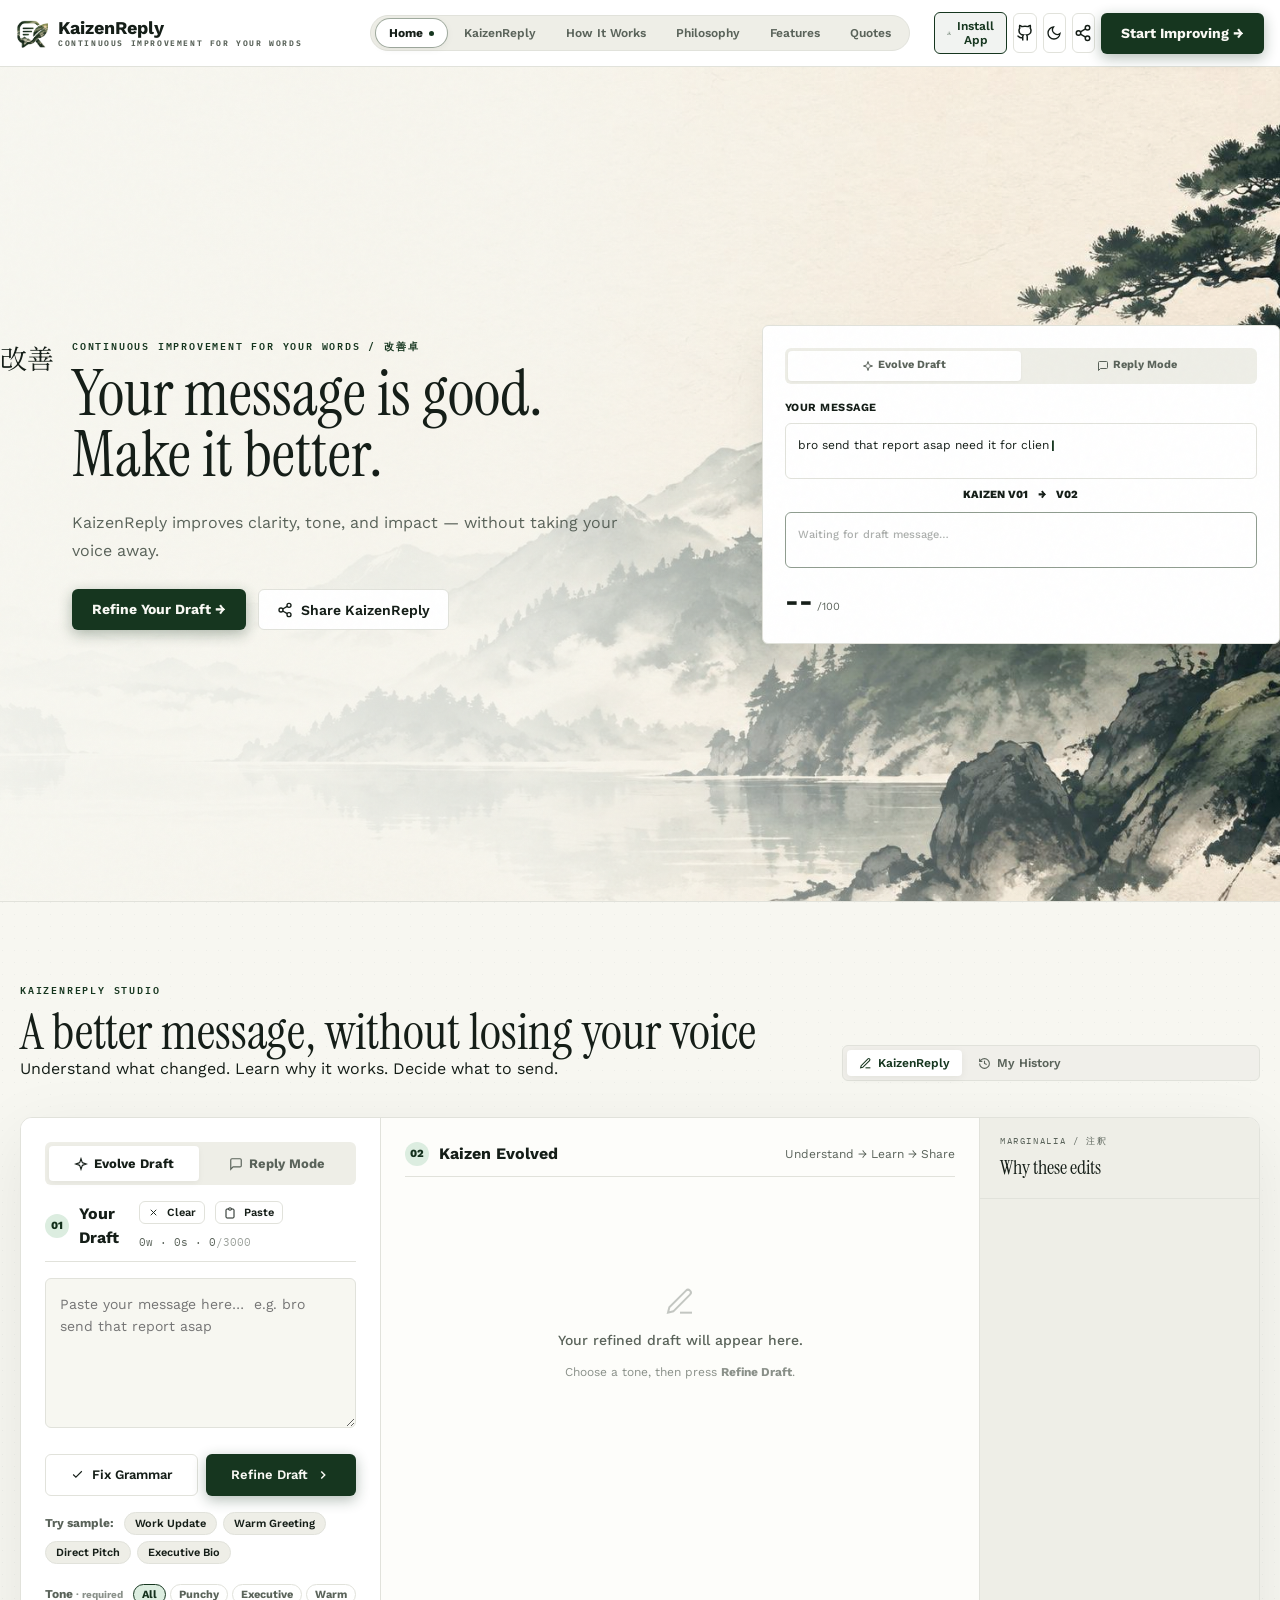
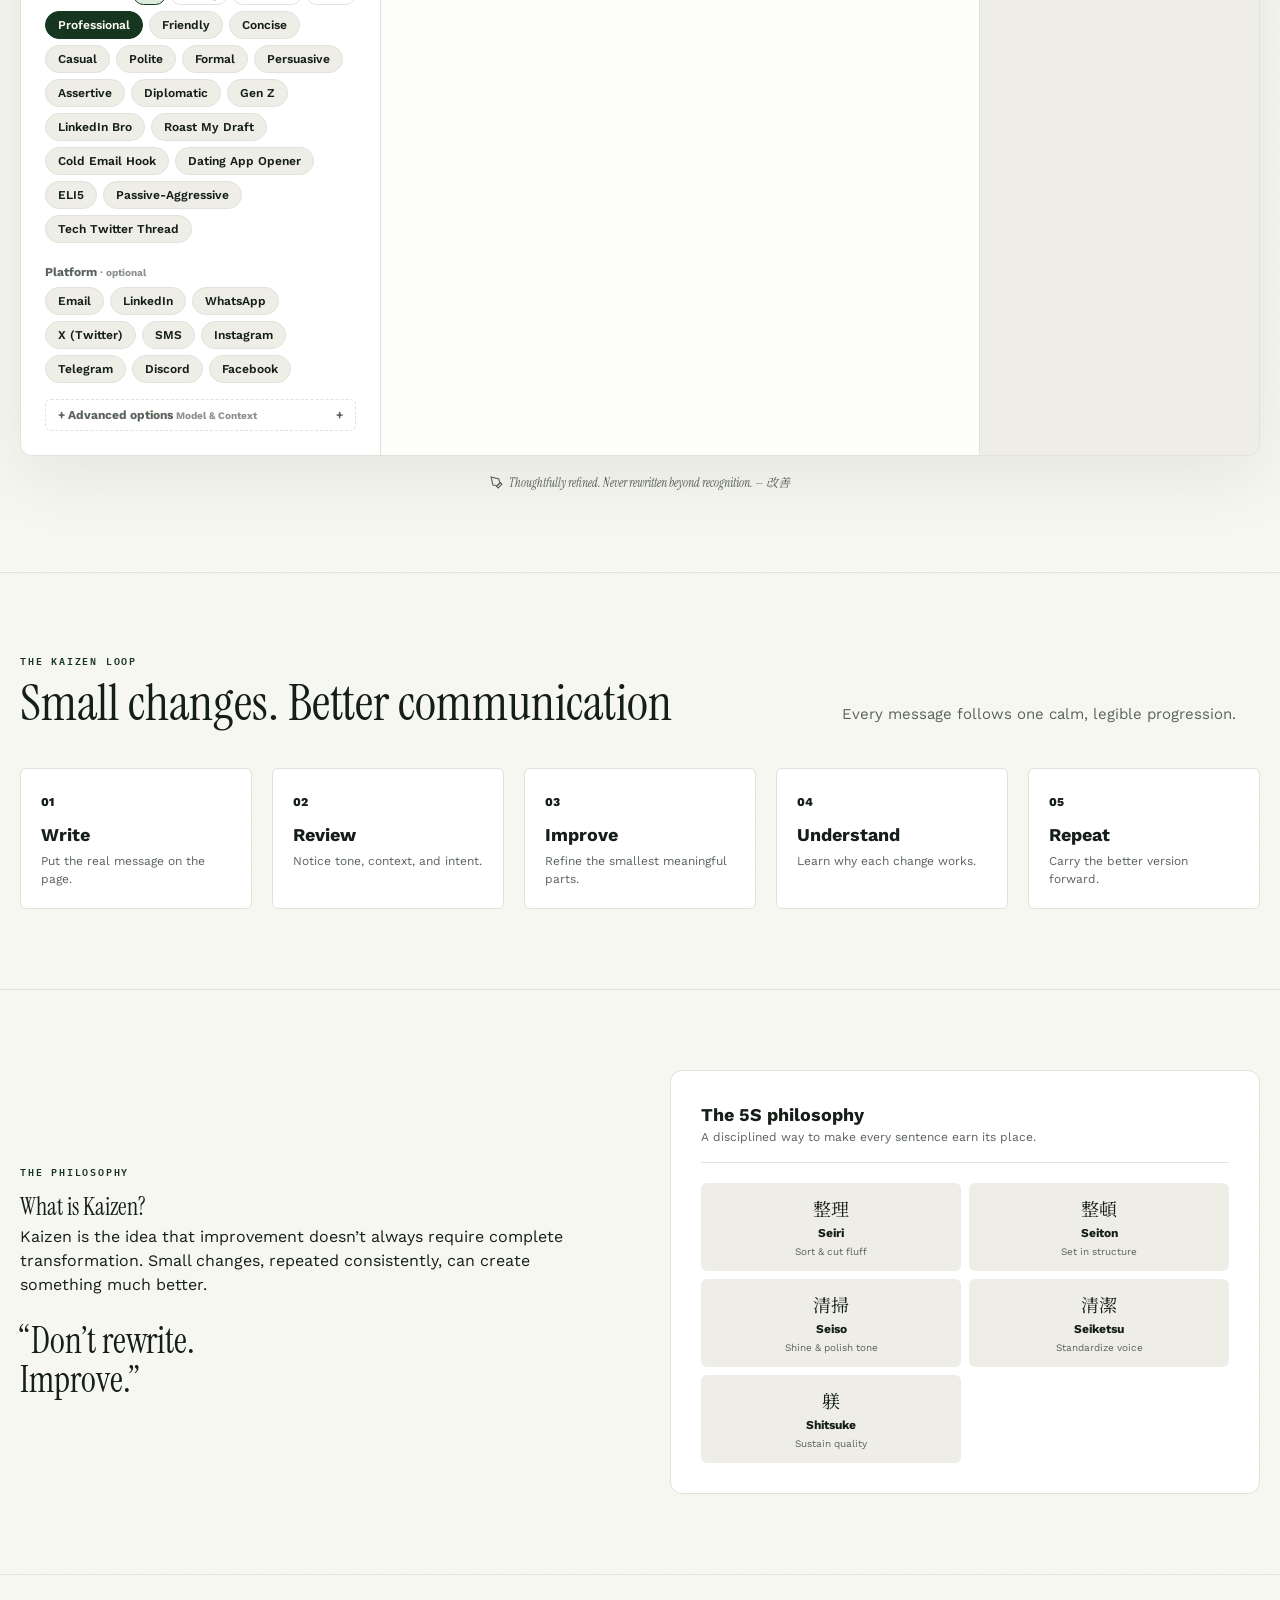
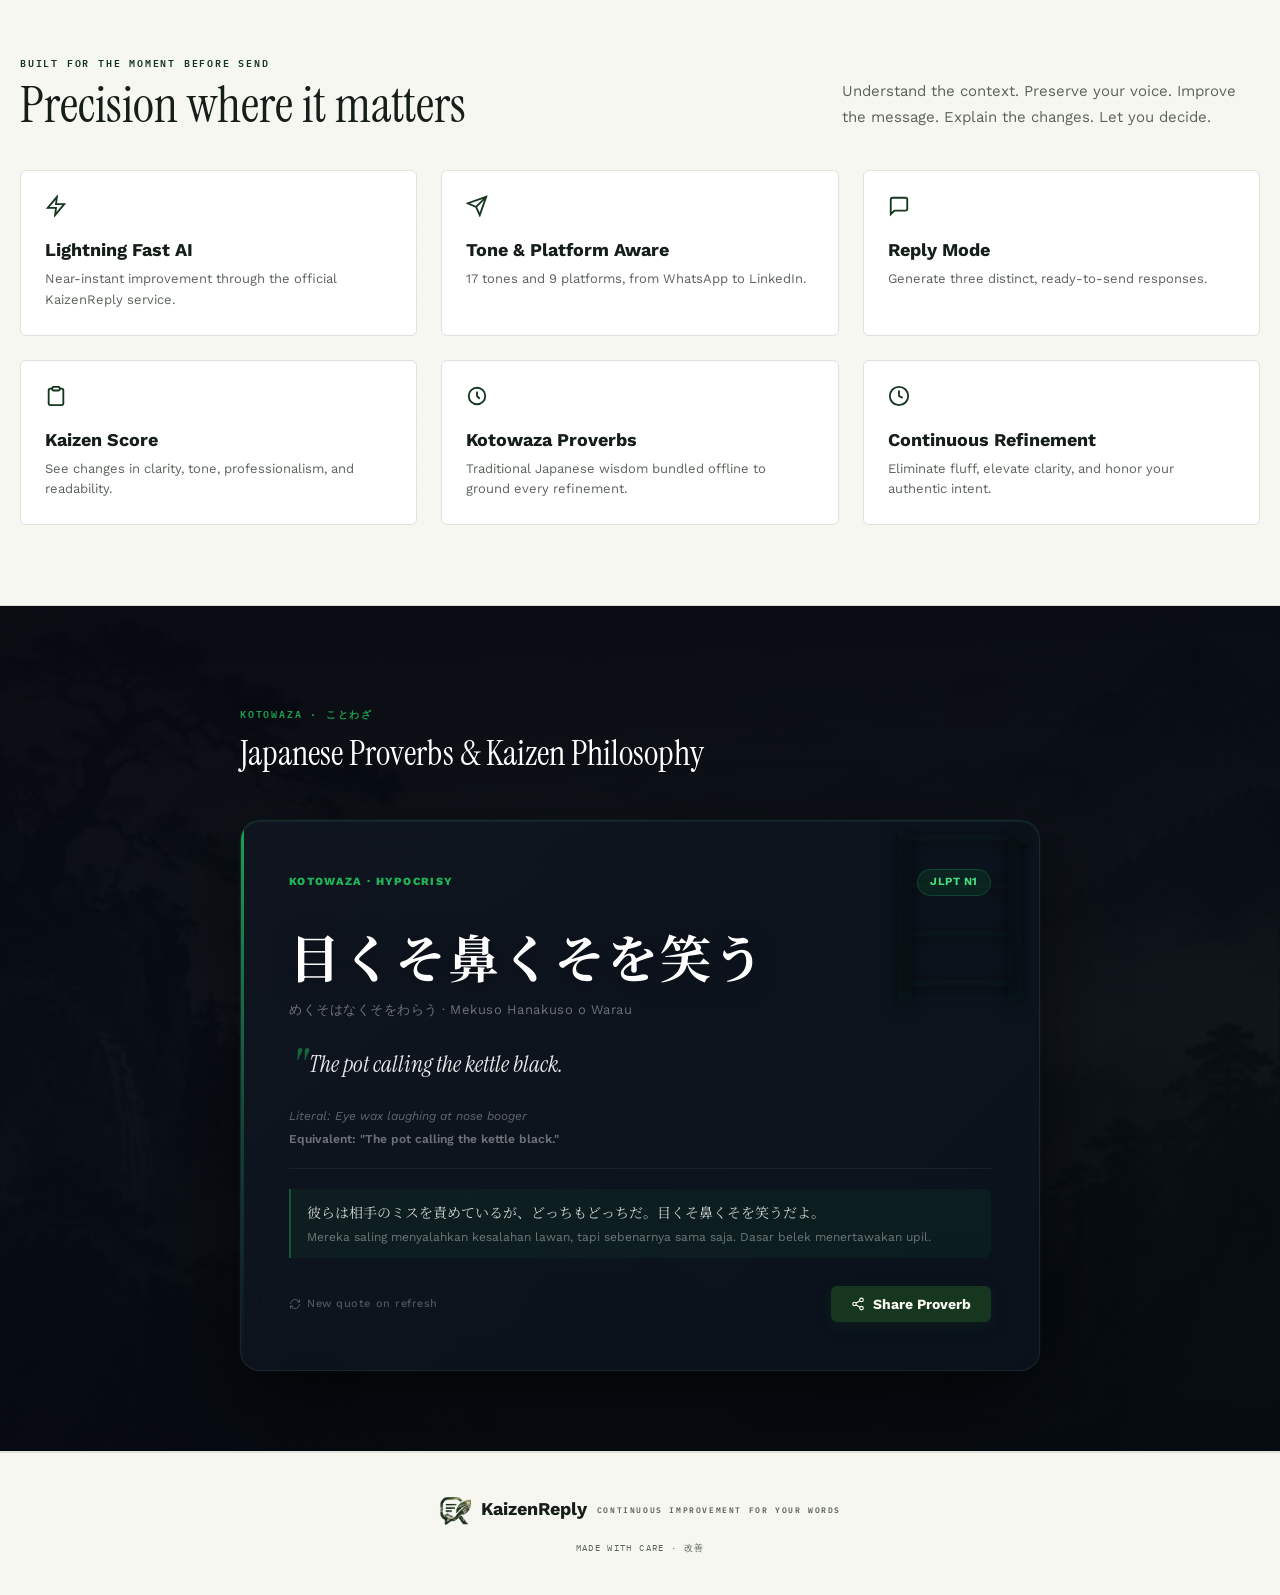
==== commit 70dff179: "feat: Apple-quality UI — page load animation, kaizen loader, stagger reveals, toast pill, mobile ref" ====
--- a/index.html
+++ b/index.html
@@ -21,7 +21,7 @@
     <meta property="og:image" content="https://kaizenreply.us.ci/static/og-image.png" />
     <meta name="twitter:card" content="summary_large_image" />
     <meta name="twitter:image" content="https://kaizenreply.us.ci/static/og-image.png" />
-    <link rel="stylesheet" href="/static/styles.css?v=2.6.0" />
+    <link rel="stylesheet" href="/static/styles.css?v=3.0.0" />
     <script>
       (function() {
         var saved = localStorage.getItem('kaizen-theme');
@@ -93,6 +93,7 @@
       <div class="hero-wash"></div>
       <div class="page-shell hero-grid">
         <div class="hero-copy">
+          <div class="vertical-kaizen" aria-hidden="true">改善</div>
           <p class="eyebrow" style="font-family: var(--font-mono);">Continuous Improvement for Your Words / 改善卓</p>
           <h1>Your message is good.<br /><em>Make it better.</em></h1>
           <p class="hero-lede">KaizenReply improves clarity, tone, and impact — without taking your voice away.</p>
@@ -377,27 +378,27 @@
           <p>Every message follows one calm, legible progression.</p>
         </div>
         <div class="process-grid">
-          <div>
+          <div class="reveal-on-scroll" data-delay="1">
             <span>01</span>
             <h3>Write</h3>
             <p>Put the real message on the page.</p>
           </div>
-          <div>
+          <div class="reveal-on-scroll" data-delay="2">
             <span>02</span>
             <h3>Review</h3>
             <p>Notice tone, context, and intent.</p>
           </div>
-          <div>
+          <div class="reveal-on-scroll" data-delay="3">
             <span>03</span>
             <h3>Improve</h3>
             <p>Refine the smallest meaningful parts.</p>
           </div>
-          <div>
+          <div class="reveal-on-scroll" data-delay="4">
             <span>04</span>
             <h3>Understand</h3>
             <p>Learn why each change works.</p>
           </div>
-          <div>
+          <div class="reveal-on-scroll" data-delay="5">
             <span>05</span>
             <h3>Repeat</h3>
             <p>Carry the better version forward.</p>
@@ -409,14 +410,14 @@
     <!-- Philosophy Section -->
     <section class="philosophy-section" id="philosophy">
       <div class="page-shell philosophy-grid">
-        <div class="philosophy-copy">
+        <div class="philosophy-copy reveal-on-scroll">
           <p class="eyebrow">The philosophy</p>
           <h2>What is Kaizen?</h2>
           <p>Kaizen is the idea that improvement doesn’t always require complete transformation. Small changes, repeated consistently, can create something much better.</p>
           <blockquote>“Don’t rewrite.<br />Improve.”</blockquote>
         </div>
 
-        <div class="five-s">
+        <div class="five-s reveal-on-scroll" data-delay="2">
           <div class="five-s-title">
             <div>
               <h3 style="font-size:18px;font-weight:700;font-family:var(--font-sans);">The 5S philosophy</h3>
@@ -424,11 +425,11 @@
             </div>
           </div>
           <div class="five-s-grid">
-            <article><span>整理</span><b>Seiri</b><small>Sort & cut fluff</small></article>
-            <article><span>整頓</span><b>Seiton</b><small>Set in structure</small></article>
-            <article><span>清掃</span><b>Seiso</b><small>Shine & polish tone</small></article>
-            <article><span>清潔</span><b>Seiketsu</b><small>Standardize voice</small></article>
-            <article><span>躾</span><b>Shitsuke</b><small>Sustain quality</small></article>
+            <article class="reveal-on-scroll"><span>整理</span><b>Seiri</b><small>Sort & cut fluff</small></article>
+            <article class="reveal-on-scroll"><span>整頓</span><b>Seiton</b><small>Set in structure</small></article>
+            <article class="reveal-on-scroll"><span>清掃</span><b>Seiso</b><small>Shine & polish tone</small></article>
+            <article class="reveal-on-scroll"><span>清潔</span><b>Seiketsu</b><small>Standardize voice</small></article>
+            <article class="reveal-on-scroll"><span>躾</span><b>Shitsuke</b><small>Sustain quality</small></article>
           </div>
         </div>
       </div>
@@ -446,32 +447,32 @@
         </div>
 
         <div class="feature-grid">
-          <article>
+          <article class="reveal-on-scroll" data-delay="1">
             <svg width="22" height="22" viewBox="0 0 24 24" fill="none" stroke="currentColor" stroke-width="2" style="color:var(--primary);"><polygon points="13 2 3 14 12 14 11 22 21 10 12 10 13 2"/></svg>
             <h3>Lightning Fast AI</h3>
             <p>Near-instant improvement through the official KaizenReply service.</p>
           </article>
-          <article>
+          <article class="reveal-on-scroll" data-delay="2">
             <svg width="22" height="22" viewBox="0 0 24 24" fill="none" stroke="currentColor" stroke-width="2" style="color:var(--primary);"><line x1="22" y1="2" x2="11" y2="13"/><polygon points="22 2 15 22 11 13 2 9 22 2"/></svg>
             <h3>Tone & Platform Aware</h3>
             <p>17 tones and 9 platforms, from WhatsApp to LinkedIn.</p>
           </article>
-          <article>
+          <article class="reveal-on-scroll" data-delay="3">
             <svg width="22" height="22" viewBox="0 0 24 24" fill="none" stroke="currentColor" stroke-width="2" style="color:var(--primary);"><path d="M21 15a2 2 0 0 1-2 2H7l-4 4V5a2 2 0 0 1 2-2h14a2 2 0 0 1 2 2z"/></svg>
             <h3>Reply Mode</h3>
             <p>Generate three distinct, ready-to-send responses.</p>
           </article>
-          <article>
+          <article class="reveal-on-scroll" data-delay="1">
             <svg width="22" height="22" viewBox="0 0 24 24" fill="none" stroke="currentColor" stroke-width="2" style="color:var(--primary);"><path d="M16 4h2a2 2 0 0 1 2 2v14a2 2 0 0 1-2 2H6a2 2 0 0 1-2-2V6a2 2 0 0 1 2-2h2"/><rect x="8" y="2" width="8" height="4" rx="1" ry="1"/></svg>
             <h3>Kaizen Score</h3>
             <p>See changes in clarity, tone, professionalism, and readability.</p>
           </article>
-          <article>
+          <article class="reveal-on-scroll" data-delay="2">
             <svg width="22" height="22" viewBox="0 0 24 24" fill="none" stroke="currentColor" stroke-width="2" style="color:var(--primary);"><path d="M12 21a9 9 0 1 0 0-18 9 9 0 0 0 0 18z"/><path d="M12 7v5l3 3"/></svg>
             <h3>Kotowaza Proverbs</h3>
             <p>Traditional Japanese wisdom bundled offline to ground every refinement.</p>
           </article>
-          <article>
+          <article class="reveal-on-scroll" data-delay="3">
             <svg width="22" height="22" viewBox="0 0 24 24" fill="none" stroke="currentColor" stroke-width="2" style="color:var(--primary);"><circle cx="12" cy="12" r="10"/><polyline points="12 6 12 12 16 14"/></svg>
             <h3>Continuous Refinement</h3>
             <p>Eliminate fluff, elevate clarity, and honor your authentic intent.</p>
@@ -613,6 +614,14 @@
       </div>
     </footer>
 
-    <script src="/static/app.js?v=2.6.0"></script>
+    <!-- Page Load Overlay -->
+    <div id="pageLoadOverlay" class="page-load-overlay">
+      <div class="page-load-mark">
+        <span class="page-load-kanji">改</span>
+        <span class="page-load-sub">善</span>
+      </div>
+    </div>
+
+    <script src="/static/app.js?v=3.0.0"></script>
   </body>
 </html>
--- a/static/styles.css
+++ b/static/styles.css
@@ -53,6 +53,14 @@
 }
 
 /* ── Reset & Base ─────────────────────────────────────────────────────── */
+/* Focus management — keyboard only */
+:focus { outline: none; }
+:focus-visible {
+  outline: 2px solid var(--primary);
+  outline-offset: 3px;
+  border-radius: var(--radius);
+}
+
 html {
   -webkit-font-smoothing: antialiased;
   -moz-osx-font-smoothing: grayscale;
@@ -229,6 +237,11 @@
   border-radius: 50%;
   background: var(--primary);
   display: inline-block;
+  animation: dot-pop 0.25s cubic-bezier(0.16, 1, 0.3, 1) both;
+}
+@keyframes dot-pop {
+  from { transform: scale(0); opacity: 0; }
+  to   { transform: scale(1); opacity: 1; }
 }
 
 /* Dark Mode Navigation Active Indicator */
@@ -275,7 +288,10 @@
   box-shadow: 0 4px 14px color-mix(in srgb, var(--primary) 32%, transparent);
 }
 .btn-hero:hover { background: var(--primary-emphasis); transform: translateY(-1px); box-shadow: 0 8px 24px color-mix(in srgb, var(--primary) 40%, transparent); }
-.btn-hero:active { transform: translateY(0); }
+.btn-hero:active {
+  transform: scale(0.97);
+  box-shadow: 0 2px 8px color-mix(in srgb, var(--primary) 20%, transparent);
+}
 
 .btn-paper {
   background: var(--card);
@@ -291,6 +307,9 @@
   transition: border-color 0.2s ease, background 0.15s ease, color 0.15s ease, box-shadow 0.15s ease;
 }
 .btn-paper:hover { background: var(--secondary); border-color: var(--primary); }
+.btn-paper:active {
+  transform: scale(0.98);
+}
 
 /* ── Hero Section ─────────────────────────────────────────────────────── */
 .hero { min-height: calc(100vh - 66px); position: relative; isolation: isolate; overflow: hidden; border-bottom: 1px solid var(--border); display: flex; align-items: center; }
@@ -377,6 +396,7 @@
   display: flex; align-items: center; justify-content: center; gap: 6px;
 }
 .mode-tabs button.active { background: var(--card); color: var(--foreground); box-shadow: 0 2px 6px rgba(0,0,0,0.05); }
+.mode-tabs button:active { transform: scale(0.97); }
 
 .desk-title { display: flex; align-items: center; justify-content: space-between; border-bottom: 1px solid var(--border); padding-bottom: 10px; }
 .desk-title > div { display: flex; align-items: center; gap: 10px; }
@@ -416,6 +436,9 @@
 .chip:hover {
   border-color: var(--primary);
   color: var(--primary);
+}
+.chip:active {
+  transform: scale(0.95);
 }
 .chip.active, .chip[aria-pressed="true"] {
   background: var(--primary);
@@ -1537,138 +1560,88 @@
 /* ── Share Showcase Section ───────────────────────────────────────────── */
 
 /* ── Kaizen Toast Notification System ────────────────────────────────── */
-.kaizen-toast-container {
+/* ── Toast Notification ─────────────────────────────────────────────────── */
+.kaizen-toast {
   position: fixed;
-  top: 80px;
-  right: 20px;
-  z-index: 9999;
-  display: flex;
-  flex-direction: column;
-  gap: 10px;
-  max-width: 380px;
-  width: calc(100% - 40px);
-  pointer-events: none;
-}
-
-.kaizen-toast {
-  pointer-events: auto;
-  position: relative;
-  display: flex;
-  align-items: center;
-  gap: 12px;
-  padding: 12px 16px;
-  border-radius: calc(var(--radius) * 1.5);
-  background: var(--card);
-  border: 1px solid var(--border);
-  border-left: 4px solid var(--primary);
-  box-shadow: 0 12px 32px rgba(0, 0, 0, 0.12), 0 2px 6px rgba(0, 0, 0, 0.04);
-  backdrop-filter: blur(16px);
-  -webkit-backdrop-filter: blur(16px);
-  transition: all 0.3s cubic-bezier(0.25, 0.46, 0.45, 0.94);
-}
-
-.kaizen-toast--success { border-left-color: #16a66a; }
-.kaizen-toast--error { border-left-color: var(--hanko); }
-.kaizen-toast--info { border-left-color: #3b82f6; }
-
-.kaizen-toast-enter {
-  animation: toastSlideIn 0.35s cubic-bezier(0.175, 0.885, 0.32, 1.275) both;
-}
-
-.kaizen-toast-exit {
-  animation: toastSlideOut 0.3s cubic-bezier(0.25, 0.46, 0.45, 0.94) both;
-}
-
-@keyframes toastSlideIn {
-  from { opacity: 0; transform: translateX(40px) scale(0.95); }
-  to { opacity: 1; transform: translateX(0) scale(1); }
-}
-
-@keyframes toastSlideOut {
-  from { opacity: 1; transform: translateX(0) scale(1); }
-  to { opacity: 0; transform: translateX(40px) scale(0.9); }
-}
-
-.kaizen-toast__icon {
-  display: flex;
-  align-items: center;
-  justify-content: center;
-  flex-shrink: 0;
-  width: 20px;
-  height: 20px;
-  color: var(--primary);
-}
-.kaizen-toast__icon svg {
-  width: 18px;
-  height: 18px;
-  display: block;
-}
-.kaizen-toast--error .kaizen-toast__icon { color: var(--hanko); }
-.kaizen-toast--info .kaizen-toast__icon { color: #3b82f6; }
-
-.kaizen-toast__content {
-  flex: 1;
-  min-width: 0;
-}
-
-.kaizen-toast__message {
-  margin: 0;
+  bottom: 24px;
+  left: 50%;
+  transform: translateX(-50%) translateY(80px);
+  background: var(--foreground);
+  color: var(--background);
+  padding: 12px 20px;
+  border-radius: 100px;
   font-size: 13px;
   font-weight: 600;
-  color: var(--foreground);
-  line-height: 1.4;
-  word-break: break-word;
-}
-
-.kaizen-toast__close {
-  background: transparent;
-  border: none;
-  color: var(--muted-foreground);
-  padding: 4px;
-  cursor: pointer;
+  z-index: 9000;
+  pointer-events: none;
+  opacity: 0;
+  transition: all 0.35s cubic-bezier(0.16, 1, 0.3, 1);
+  white-space: nowrap;
+  box-shadow: 0 8px 32px rgba(0,0,0,0.18);
+  display: flex;
+  align-items: center;
+  gap: 8px;
+  letter-spacing: 0.01em;
+  max-width: calc(100vw - 48px);
+}
+.kaizen-toast.toast-success {
+  background: var(--primary);
+  color: var(--primary-foreground);
+}
+.kaizen-toast.toast-error {
+  background: var(--seal);
+  color: #fff;
+}
+.kaizen-toast.toast-info {
+  background: var(--foreground);
+  color: var(--background);
+}
+.kaizen-toast.show {
+  opacity: 1;
+  transform: translateX(-50%) translateY(0);
+}
+
+/* ── Kaizen Hanko Seal Stamp ────────────────────────────────────────────── */
+@keyframes hanko-appear {
+  0%   { opacity: 0; transform: rotate(-12deg) scale(1.4); }
+  50%  { opacity: 0.9; transform: rotate(-3deg) scale(0.96); }
+  70%  { transform: rotate(-4.5deg) scale(1.02); }
+  100% { opacity: 1; transform: rotate(-4deg) scale(1); }
+}
+.kaizen-hanko-seal {
+  position: absolute;
+  bottom: 20px;
+  right: 20px;
+  width: 68px;
+  height: 68px;
   border-radius: 50%;
+  border: 2.5px solid var(--seal);
   display: grid;
   place-items: center;
-  flex-shrink: 0;
-  transition: all 0.2s;
-}
-.kaizen-toast__close:hover {
-  color: var(--foreground);
-  background: var(--secondary);
-}
-
-/* Dark Mode adaptation for Kaizen Toasts */
-.dark .kaizen-toast {
-  background: rgba(16, 22, 32, 0.94);
-  border-color: rgba(255, 255, 255, 0.08);
-  box-shadow: 0 16px 40px rgba(0, 0, 0, 0.6), 0 0 20px rgba(34, 197, 94, 0.12);
-}
-.dark .kaizen-toast--success { border-left-color: #22c55e; }
-.dark .kaizen-toast--error { border-left-color: #e54d38; }
-.dark .kaizen-toast--info { border-left-color: #60a5fa; }
-.dark .kaizen-toast__close:hover {
-  color: #ffffff;
-  background: rgba(255, 255, 255, 0.1);
-}
-
-/* ── Hanko Seal & Editorial Stamps ─────────────────────────────────────── */
-
-@keyframes seal-in {
-  from { opacity: 0; transform: rotate(-8deg) scale(1.25); }
-  to { opacity: 1; transform: rotate(-4deg) scale(1); }
-}
-.kaizen-hanko-seal {
-  position: absolute; bottom: 24px; right: 24px;
-  width: 72px; height: 72px;
-  border-radius: 50%; border: 2px solid var(--seal);
-  display: grid; place-items: center; text-align: center;
-  color: var(--seal); transform: rotate(-4deg);
-  font-family: var(--font-display);
-  animation: seal-in 380ms cubic-bezier(.2,.8,.2,1) both;
+  text-align: center;
+  color: var(--seal);
+  transform: rotate(-4deg);
   pointer-events: none;
-}
-.kaizen-hanko-seal span { font-size: 18px; display: block; }
-.kaizen-hanko-seal small { font-family: var(--font-mono); font-size: 6px; text-transform: uppercase; letter-spacing: 0.1em; display: block; }
+  opacity: 0;
+}
+.kaizen-hanko-seal.stamp-in {
+  animation: hanko-appear 0.55s cubic-bezier(0.16, 1, 0.3, 1) 0.6s both;
+}
+.kaizen-hanko-seal .seal-kanji {
+  font-family: var(--font-jp);
+  font-size: 20px;
+  font-weight: 700;
+  display: block;
+  line-height: 1;
+}
+.kaizen-hanko-seal .seal-text {
+  font-family: var(--font-mono);
+  font-size: 6px;
+  text-transform: uppercase;
+  letter-spacing: 0.12em;
+  display: block;
+  margin-top: 2px;
+}
 
 del.manuscript-del { color: var(--seal); opacity: 0.7; text-decoration: line-through; text-decoration-thickness: 1px; background: transparent; padding: 0; }
 .manuscript-ins { text-decoration: none; border-left: 3px solid var(--primary); padding-left: 20px; display: block; margin-top: 24px; font-style: normal; }
@@ -2197,3 +2170,256 @@
     padding: 8px 6px;
   }
 }
+
+
+.demo-btn {
+  position: relative;
+  overflow: hidden;
+}
+.demo-btn::after {
+  content: '';
+  position: absolute;
+  inset: 0;
+  background: radial-gradient(circle at center, color-mix(in srgb, var(--primary) 15%, transparent) 0%, transparent 70%);
+  opacity: 0;
+  transition: opacity 0.3s ease;
+}
+.demo-btn:hover::after { opacity: 1; }
+
+
+/* ── Page Load Overlay ─────────────────────────────────────────────────── */
+.page-load-overlay {
+  position: fixed;
+  inset: 0;
+  z-index: 9999;
+  background: var(--background);
+  display: flex;
+  align-items: center;
+  justify-content: center;
+  pointer-events: none;
+  transition: opacity 0.5s cubic-bezier(0.4, 0, 0.2, 1), visibility 0.5s;
+}
+.page-load-overlay.done {
+  opacity: 0;
+  visibility: hidden;
+}
+.page-load-mark {
+  display: flex;
+  flex-direction: column;
+  align-items: center;
+  gap: 0;
+  animation: page-mark-in 0.6s cubic-bezier(0.16, 1, 0.3, 1) both;
+}
+.page-load-kanji {
+  font-family: var(--font-jp);
+  font-size: 64px;
+  font-weight: 700;
+  color: var(--primary);
+  line-height: 1;
+  letter-spacing: -0.02em;
+}
+.page-load-sub {
+  font-family: var(--font-jp);
+  font-size: 64px;
+  font-weight: 700;
+  color: var(--seal);
+  line-height: 1;
+  letter-spacing: -0.02em;
+  animation: page-mark-sub 0.6s 0.1s cubic-bezier(0.16, 1, 0.3, 1) both;
+}
+@keyframes page-mark-in {
+  from { opacity: 0; transform: translateY(12px) scale(0.92); }
+  to   { opacity: 1; transform: translateY(0) scale(1); }
+}
+@keyframes page-mark-sub {
+  from { opacity: 0; transform: translateY(8px); }
+  to   { opacity: 1; transform: translateY(0); }
+}
+
+/* ── Kaizen Refine Loader ───────────────────────────────────────────────── */
+.kaizen-refine-loader {
+  display: flex;
+  flex-direction: column;
+  align-items: center;
+  justify-content: center;
+  min-height: 320px;
+  gap: 20px;
+  padding: 40px;
+  animation: fadeUp 0.3s ease both;
+}
+.krl-mark {
+  position: relative;
+  width: 64px;
+  height: 64px;
+  display: grid;
+  place-items: center;
+}
+.krl-ring {
+  position: absolute;
+  inset: 0;
+  border-radius: 50%;
+  border: 2px solid var(--border);
+  border-top-color: var(--primary);
+  animation: kaizen-spin 1.2s cubic-bezier(0.4, 0, 0.6, 1) infinite;
+}
+.krl-kanji {
+  font-family: var(--font-jp);
+  font-size: 26px;
+  font-weight: 700;
+  color: var(--primary);
+  animation: kaizen-pulse 2s ease-in-out infinite;
+  z-index: 1;
+}
+.krl-lines {
+  display: flex;
+  flex-direction: column;
+  gap: 10px;
+  width: 100%;
+  max-width: 260px;
+}
+.krl-line {
+  height: 10px;
+  background: linear-gradient(90deg, var(--border) 25%, var(--accent) 50%, var(--border) 75%);
+  background-size: 200% 100%;
+  border-radius: 5px;
+  animation: shimmer-sweep 1.8s ease-in-out infinite;
+}
+.krl-line:nth-child(2) { animation-delay: 0.15s; }
+.krl-line:nth-child(3) { animation-delay: 0.3s; }
+@keyframes shimmer-sweep {
+  0%   { background-position: 200% 0; }
+  100% { background-position: -200% 0; }
+}
+.krl-label {
+  font-size: 13px;
+  font-weight: 600;
+  color: var(--foreground);
+  margin: 0;
+  letter-spacing: 0.01em;
+}
+.krl-sublabel {
+  font-family: var(--font-mono);
+  font-size: 10px;
+  text-transform: uppercase;
+  letter-spacing: 0.16em;
+  color: var(--muted-foreground);
+  margin: 0;
+}
+.krl-ellipsis::after {
+  content: '';
+  animation: ellipsis-dots 1.5s steps(4, end) infinite;
+}
+@keyframes ellipsis-dots {
+  0%   { content: ''; }
+  25%  { content: '.'; }
+  50%  { content: '..'; }
+  75%  { content: '...'; }
+  100% { content: ''; }
+}
+
+/* ── Result Reveal Stagger ──────────────────────────────────────────────── */
+.result-reveal > * {
+  animation: none;
+}
+.result-child-in {
+  animation: result-item-in 0.4s cubic-bezier(0.16, 1, 0.3, 1) both;
+}
+@keyframes result-item-in {
+  from { opacity: 0; transform: translateY(8px); }
+  to   { opacity: 1; transform: translateY(0); }
+}
+
+/* ── Scroll Reveal ─────────────────────────────────────────────────────── */
+.reveal-on-scroll {
+  opacity: 0;
+  transform: translateY(24px);
+  transition: opacity 0.6s cubic-bezier(0.16, 1, 0.3, 1), transform 0.6s cubic-bezier(0.16, 1, 0.3, 1);
+}
+.reveal-on-scroll.is-visible {
+  opacity: 1;
+  transform: translateY(0);
+}
+.reveal-on-scroll[data-delay="1"] { transition-delay: 0.1s; }
+.reveal-on-scroll[data-delay="2"] { transition-delay: 0.2s; }
+.reveal-on-scroll[data-delay="3"] { transition-delay: 0.3s; }
+.reveal-on-scroll[data-delay="4"] { transition-delay: 0.4s; }
+.reveal-on-scroll[data-delay="5"] { transition-delay: 0.5s; }
+
+/* ── Mobile Refinements ─────────────────────────────────────────────────── */
+@media (max-width: 768px) {
+  .desk-frame-inner {
+    grid-template-columns: 1fr;
+  }
+  .draft-column {
+    border-right: none;
+    border-bottom: 1px solid var(--border);
+  }
+  .desk-marginalia-aside {
+    border-left: none;
+    border-top: 1px solid var(--border);
+  }
+  .hero-grid {
+    grid-template-columns: 1fr;
+    gap: 32px;
+    padding-block: 48px 32px;
+  }
+  .hero-copy {
+    padding-left: 0;
+  }
+  .hero h1 {
+    font-size: clamp(2.4rem, 8vw, 3.6rem);
+  }
+  .section-heading {
+    grid-template-columns: 1fr;
+    gap: 20px;
+  }
+  .process-grid {
+    grid-template-columns: 1fr 1fr;
+    gap: 12px;
+  }
+  .process-grid > div:last-child {
+    grid-column: span 2;
+  }
+  .feature-grid {
+    grid-template-columns: 1fr;
+    gap: 16px;
+  }
+  .five-s-grid {
+    grid-template-columns: repeat(3, 1fr);
+    gap: 8px;
+  }
+  .philosophy-grid {
+    grid-template-columns: 1fr;
+    gap: 40px;
+  }
+  .manuscript-paper {
+    font-size: 17px;
+    padding: 20px;
+  }
+  .mini-preview {
+    display: none;
+  }
+  .nav-links {
+    display: none;
+  }
+  .page-shell {
+    width: calc(100% - 32px);
+  }
+}
+@media (max-width: 480px) {
+  .process-grid {
+    grid-template-columns: 1fr;
+  }
+  .process-grid > div:last-child {
+    grid-column: span 1;
+  }
+  .five-s-grid {
+    grid-template-columns: repeat(2, 1fr);
+  }
+  .hero h1 {
+    font-size: 2.2rem;
+  }
+  .philosophy-copy blockquote {
+    font-size: 26px;
+  }
+}
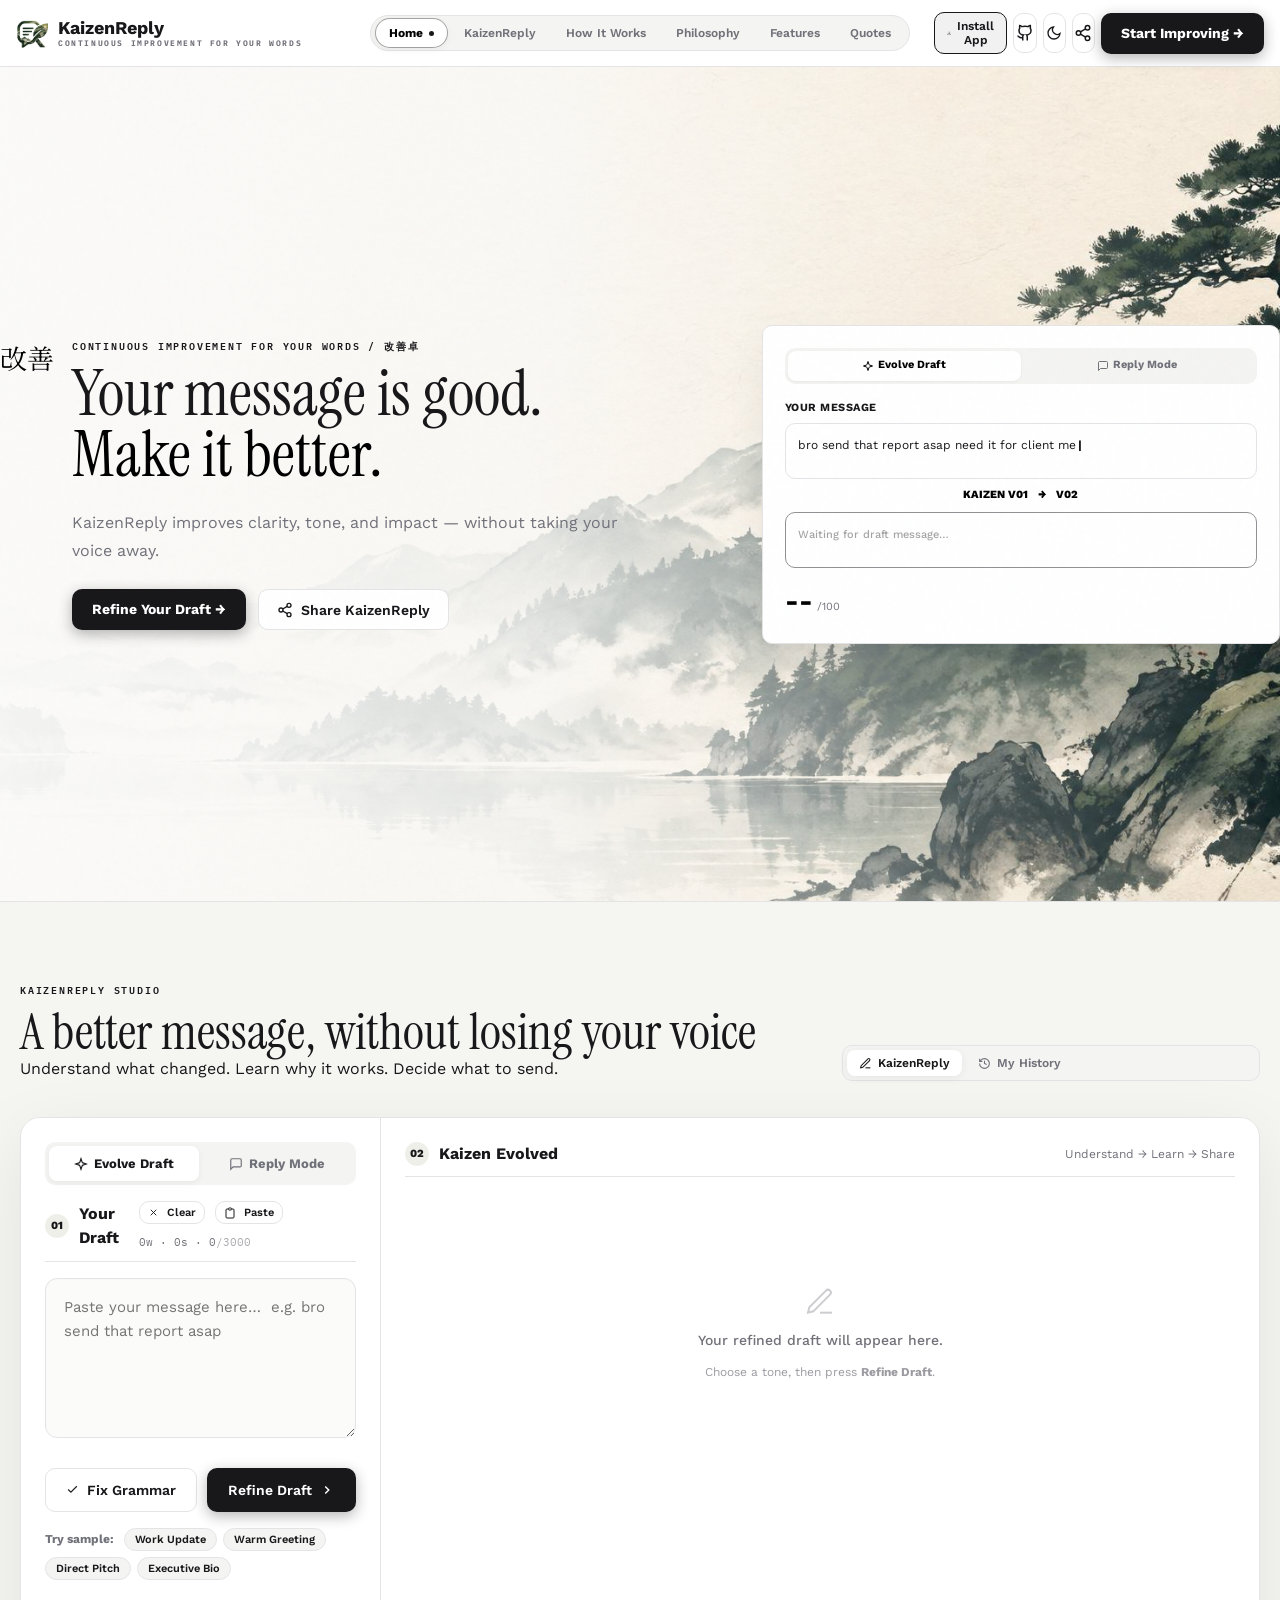
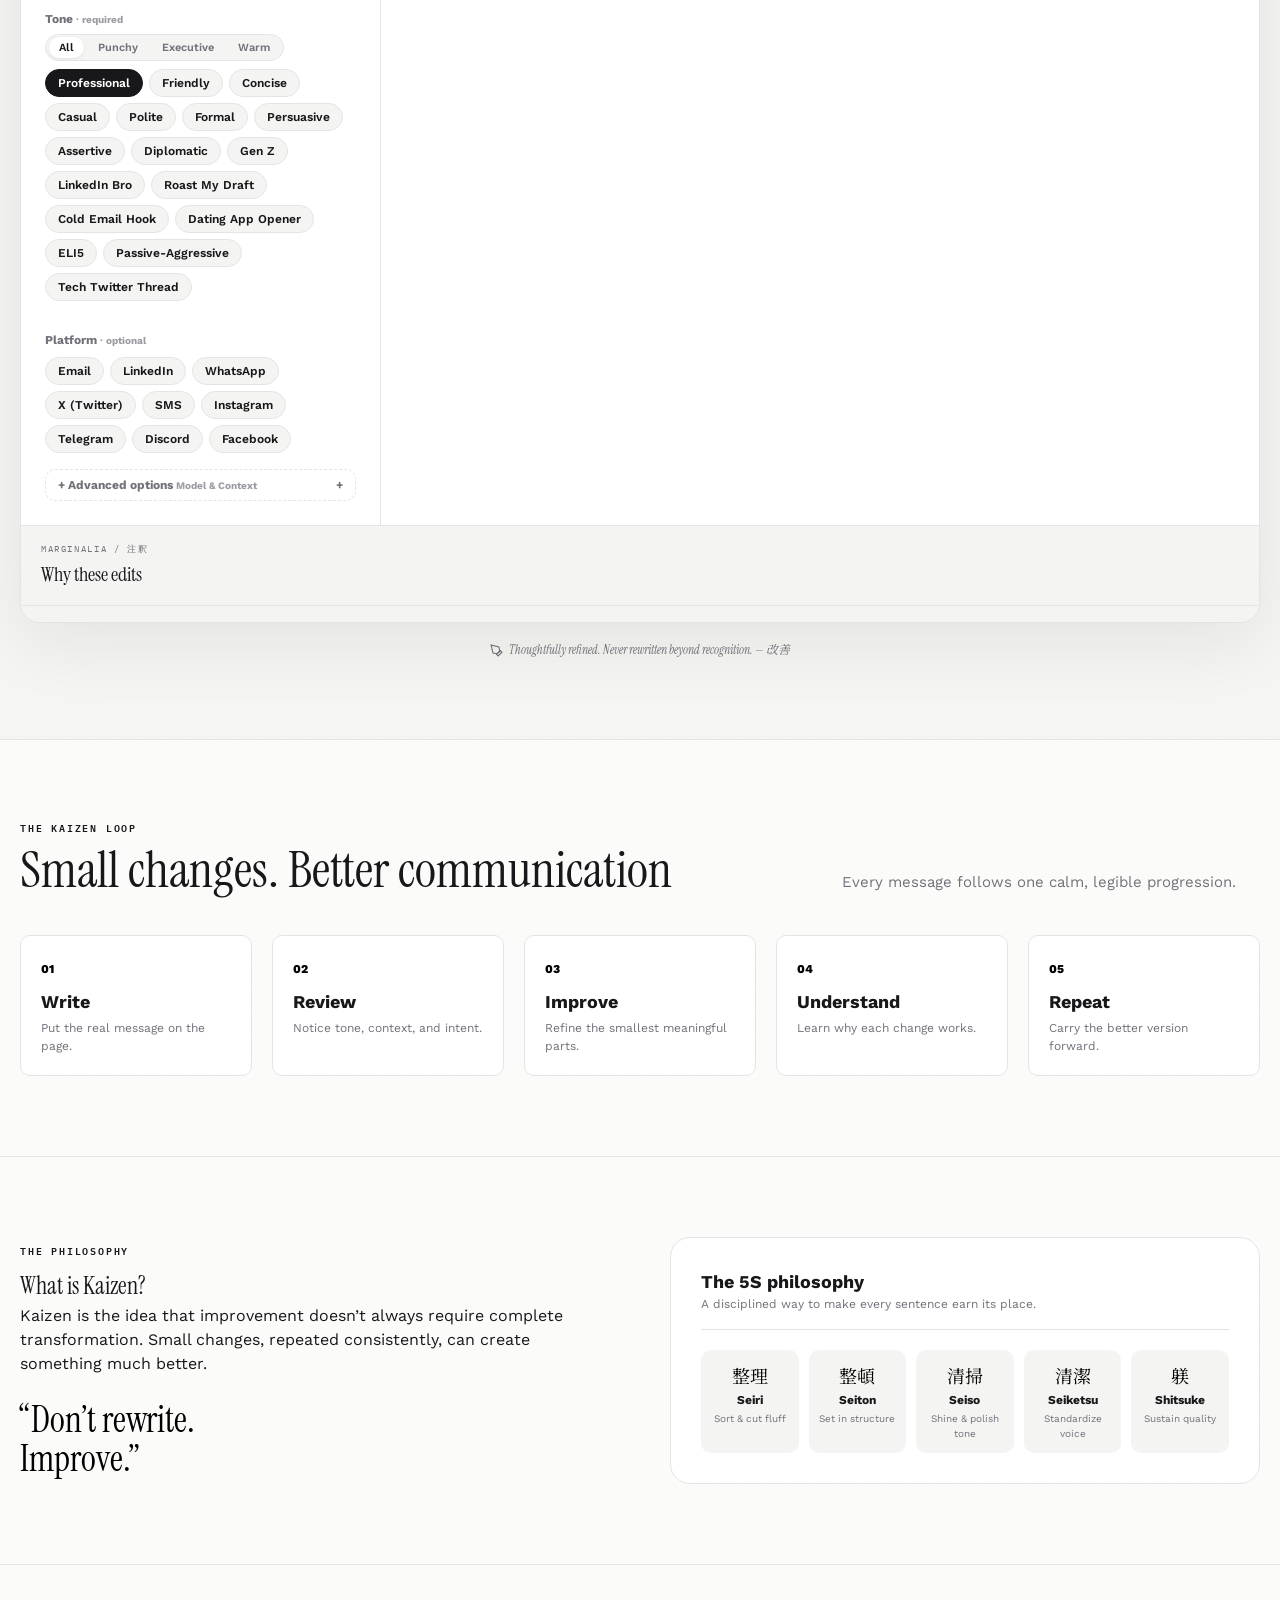
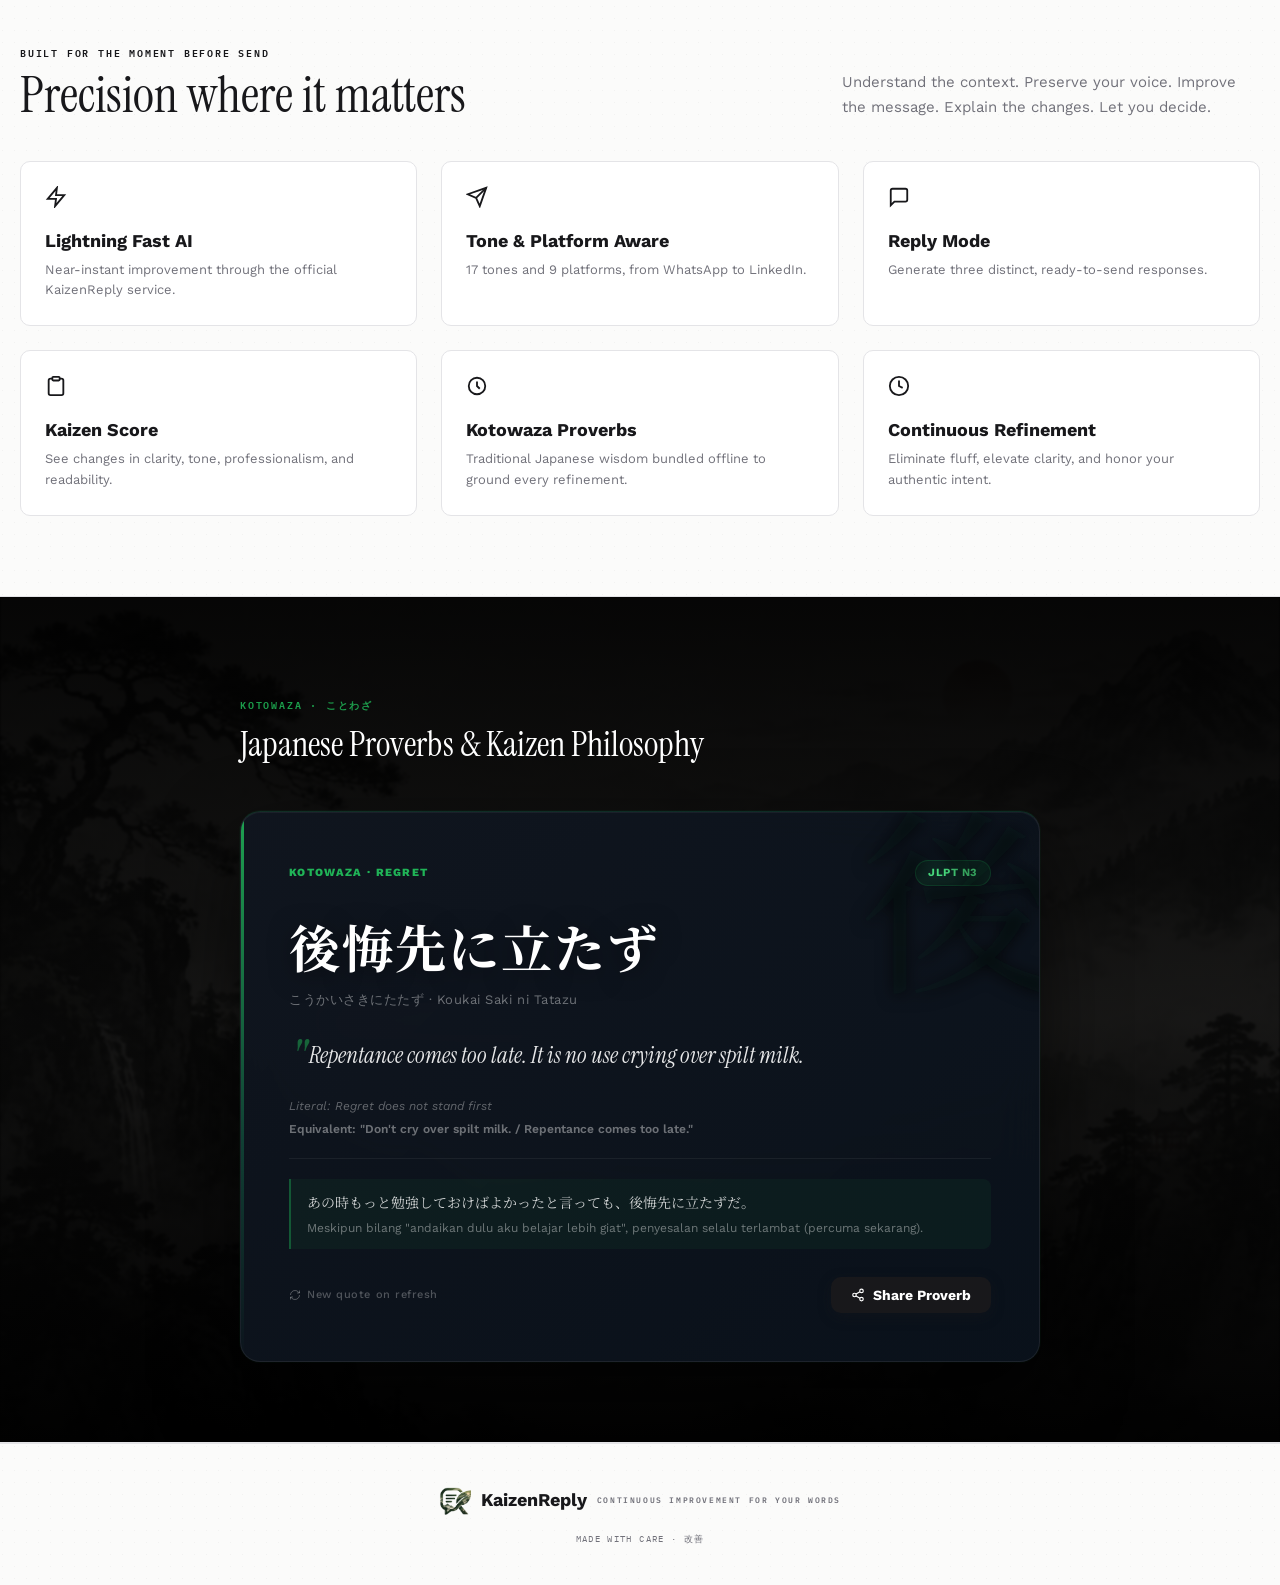
==== commit 1026555c: "feat(ui): Apple x Japan dark obsidian palette (zero blue), uncluttered desk layout, and macOS-grade " ====
--- a/index.html
+++ b/index.html
@@ -8,11 +8,11 @@
     <link rel="icon" type="image/png" href="/static/logo-inkwash.png" />
     <link rel="apple-touch-icon" href="/static/icon-192.png" />
     <link rel="manifest" href="/manifest.json" />
-    <meta name="theme-color" content="#f8f9f7" media="(prefers-color-scheme: light)" />
-    <meta name="theme-color" content="#10151d" media="(prefers-color-scheme: dark)" />
+    <meta name="theme-color" content="#FBFBFA" media="(prefers-color-scheme: light)" />
+    <meta name="theme-color" content="#000000" media="(prefers-color-scheme: dark)" />
     <meta name="mobile-web-app-capable" content="yes" />
     <meta name="apple-mobile-web-app-capable" content="yes" />
-    <meta name="apple-mobile-web-app-status-bar-style" content="default" />
+    <meta name="apple-mobile-web-app-status-bar-style" content="black-translucent" />
     <meta name="apple-mobile-web-app-title" content="KaizenReply" />
     <meta property="og:type" content="website" />
     <meta property="og:url" content="https://kaizenreply.us.ci" />
@@ -21,7 +21,7 @@
     <meta property="og:image" content="https://kaizenreply.us.ci/static/og-image.png" />
     <meta name="twitter:card" content="summary_large_image" />
     <meta name="twitter:image" content="https://kaizenreply.us.ci/static/og-image.png" />
-    <link rel="stylesheet" href="/static/styles.css?v=3.0.0" />
+    <link rel="stylesheet" href="/static/styles.css?v=3.1.0" />
     <script>
       (function() {
         var saved = localStorage.getItem('kaizen-theme');
@@ -215,7 +215,7 @@
             </div>
 
             <!-- Tone Category Filters & Chip Selector -->
-            <div style="display:flex;flex-direction:column;gap:6px;margin-top:4px;">
+            <div class="desk-field-group" style="margin-top:14px;">
               <div style="display:flex;align-items:center;justify-content:space-between;flex-wrap:wrap;gap:6px;">
                 <span style="font-size:12px;font-weight:700;color:var(--muted-foreground);">Tone <small style="opacity:0.7">· required</small></span>
                 <div id="toneCategoryFilters" class="tone-cat-filters" style="display:flex;gap:4px;">
@@ -262,7 +262,7 @@
             </div>
 
             <!-- Platform Selector -->
-            <div style="display:flex;flex-direction:column;gap:6px;margin-top:4px;">
+            <div class="desk-field-group" style="margin-top:14px;">
               <span style="font-size:12px;font-weight:700;color:var(--muted-foreground);">Platform <small style="opacity:0.7">· optional</small></span>
               <div id="platformChips" class="chips-wrap"></div>
               <input id="customPlatformInput" class="desk-textarea hidden" style="min-height:40px;height:40px;padding:8px 12px;margin-top:4px;" placeholder="Type custom platform…" />
@@ -622,6 +622,6 @@
       </div>
     </div>
 
-    <script src="/static/app.js?v=3.0.0"></script>
+    <script src="/static/app.js?v=3.1.0"></script>
   </body>
 </html>
--- a/static/styles.css
+++ b/static/styles.css
@@ -5,51 +5,60 @@
 
 @import url('https://fonts.googleapis.com/css2?family=Work+Sans:wght@400;500;600;700&family=Instrument+Serif:ital@0;1&family=IBM+Plex+Mono:wght@400;500;600&family=Noto+Serif+JP:wght@400;600;700&display=swap');
 
-/* ── Design Tokens — Matte Washi Paper & Deep Moss Palette ───────────────── */
+/* ── Design Tokens — Apple × Japan (Washi Paper & Sumi Obsidian) ────────── */
 :root {
-  --radius: 0.375rem;
-  --background: oklch(0.975 0.008 106);
-  --foreground: oklch(0.225 0.018 153);
-  --card: oklch(1 0 0);
-  --primary: oklch(0.30 0.055 151);
-  --primary-foreground: oklch(0.98 0.006 105);
-  --secondary: oklch(0.948 0.010 105);
-  --muted: oklch(0.952 0.007 105);
-  --muted-foreground: oklch(0.49 0.018 145);
-  --accent: oklch(0.93 0.025 151);
-  --accent-foreground: oklch(0.28 0.05 151);
-  --destructive: oklch(0.577 0.245 27.325);
-  --border: oklch(0.91 0.009 112);
-  --input: oklch(0.88 0.010 112);
-  --ring: oklch(0.48 0.08 151);
-  --seal: oklch(0.56 0.16 34);
-  --proof: oklch(0.992 0.004 105);
-  --ink-soft: oklch(0.40 0.018 153);
+  --radius: 10px;
+  --background: #FBFBFA;
+  --foreground: #18181B;
+  --card: #FFFFFF;
+  --primary: #18181B;
+  --primary-foreground: #FFFFFF;
+  --primary-emphasis: #000000;
+  --secondary: #F4F4F2;
+  --muted: #F4F4F2;
+  --muted-foreground: #71717A;
+  --accent: #EFEFEA;
+  --accent-foreground: #18181B;
+  --destructive: #D93829;
+  --border: #E4E4E7;
+  --input: #E4E4E7;
+  --ring: rgba(24, 24, 27, 0.15);
+  --seal: #D93829;
+  --proof: #FFFFFF;
+  --ink-soft: #52525B;
   --hanko: var(--seal);
-  --font-sans: 'Work Sans', system-ui, sans-serif;
-  --font-display: 'Instrument Serif', 'Noto Serif JP', serif;
-  --font-jp: 'Noto Serif JP', serif;
-  --font-mono: 'IBM Plex Mono', monospace;
-  --glass-bg: var(--card);
+  --washi-deep: #F5F5F2;
+  --font-sans: -apple-system, BlinkMacSystemFont, "SF Pro Display", "SF Pro Text", "Work Sans", system-ui, sans-serif;
+  --font-display: "Instrument Serif", "Noto Serif JP", Georgia, serif;
+  --font-jp: "Noto Serif JP", serif;
+  --font-mono: "SF Mono", "IBM Plex Mono", Menlo, Consolas, monospace;
+  --glass-bg: rgba(251, 251, 250, 0.85);
+  color-scheme: light;
 }
 
 [data-theme="dark"], .dark {
-  --background: oklch(0.17 0.018 156);
-  --foreground: oklch(0.94 0.012 105);
-  --card: oklch(0.205 0.018 156);
-  --primary: oklch(0.73 0.105 151);
-  --primary-foreground: oklch(0.15 0.025 156);
-  --secondary: oklch(0.245 0.018 156);
-  --muted: oklch(0.245 0.018 156);
-  --muted-foreground: oklch(0.72 0.018 115);
-  --accent: oklch(0.28 0.035 151);
-  --border: oklch(0.36 0.018 156);
-  --input: oklch(0.40 0.018 156);
-  --ring: oklch(0.67 0.10 151);
-  --seal: oklch(0.64 0.17 34);
-  --proof: oklch(0.19 0.014 156);
-  --ink-soft: oklch(0.77 0.018 115);
-  --glass-bg: var(--card);
+  --background: #000000;
+  --foreground: #F4F4F5;
+  --card: #0D0D0E;
+  --primary: #F4F4F5;
+  --primary-foreground: #000000;
+  --primary-emphasis: #FFFFFF;
+  --secondary: #161618;
+  --muted: #161618;
+  --muted-foreground: #909096;
+  --accent: #1C1C1F;
+  --accent-foreground: #F4F4F5;
+  --destructive: #E64537;
+  --border: #222225;
+  --input: #222225;
+  --ring: rgba(244, 244, 245, 0.2);
+  --seal: #E64537;
+  --proof: #0A0A0B;
+  --ink-soft: #A1A1AA;
+  --hanko: var(--seal);
+  --washi-deep: #050505;
+  --glass-bg: rgba(13, 13, 14, 0.82);
+  color-scheme: dark;
 }
 
 /* ── Reset & Base ─────────────────────────────────────────────────────── */
@@ -246,17 +255,17 @@
 
 /* Dark Mode Navigation Active Indicator */
 .dark .nav-links {
-  background: rgba(16, 22, 32, 0.75);
-  border-color: rgba(255, 255, 255, 0.08);
+  background: var(--secondary);
+  border-color: var(--border);
 }
 .dark .nav-links a.active {
-  color: #4ade80;
-  background: rgba(34, 197, 94, 0.16);
-  box-shadow: 0 0 16px rgba(34, 197, 94, 0.2), 0 0 0 1px rgba(34, 197, 94, 0.35);
+  color: var(--foreground);
+  background: var(--card);
+  box-shadow: 0 1px 4px rgba(0, 0, 0, 0.4), 0 0 0 1px rgba(255, 255, 255, 0.08);
 }
 .dark .nav-links a.active::after {
-  background: #22c55e;
-  box-shadow: 0 0 8px #22c55e;
+  background: var(--seal);
+  box-shadow: 0 0 6px var(--seal);
 }
 
 .nav-actions { display: flex; justify-content: flex-end; align-items: center; gap: 6px; }
@@ -406,14 +415,35 @@
 .desk-title small { font-size: 12px; color: var(--muted-foreground); }
 
 textarea.desk-textarea {
-  width: 100%; min-height: 150px; padding: 14px; border: 1px solid var(--border); border-radius: var(--radius);
-  background: var(--background); color: var(--foreground); font-size: 14px; line-height: 1.6; resize: vertical;
-  outline: none; transition: border-color 0.2s;
+  width: 100%;
+  min-height: 160px;
+  padding: 16px 18px;
+  border: 1px solid var(--border);
+  border-radius: 12px;
+  background: var(--background);
+  color: var(--foreground);
+  font-size: 15px;
+  line-height: 1.65;
+  resize: vertical;
+  outline: none;
+  transition: border-color 0.2s, box-shadow 0.2s;
+  box-shadow: inset 0 1px 2px rgba(0, 0, 0, 0.02);
 }
 textarea.desk-textarea:focus {
-  border-color: var(--primary);
-  box-shadow: 0 0 0 3px color-mix(in oklab, var(--primary) 12%, transparent);
+  border-color: var(--foreground);
+  box-shadow: 0 0 0 3px rgba(0, 0, 0, 0.06);
   outline: none;
+}
+.dark textarea.desk-textarea:focus {
+  border-color: var(--foreground) !important;
+  box-shadow: 0 0 0 3px rgba(255, 255, 255, 0.08) !important;
+}
+
+.desk-field-group {
+  display: flex;
+  flex-direction: column;
+  gap: 8px;
+  margin-top: 16px;
 }
 
 .demo-row { display: flex; align-items: center; gap: 6px; flex-wrap: wrap; font-size: 12px; scrollbar-width: none; -ms-overflow-style: none; }
@@ -453,11 +483,30 @@
   font-size: 12px;
 }
 
+.tone-cat-filters {
+  display: inline-flex;
+  gap: 2px;
+  background: var(--secondary);
+  padding: 2px 3px;
+  border-radius: 9999px;
+  border: 1px solid var(--border);
+}
 .tone-cat-filters button {
-  background: transparent; border: 1px solid var(--border); color: var(--muted-foreground);
-  padding: 3px 8px; border-radius: 12px; font-size: 11px; font-weight: 700; cursor: pointer; transition: all 0.2s;
-}
-.tone-cat-filters button.active { background: var(--accent); color: var(--accent-foreground); border-color: var(--primary); }
+  background: transparent;
+  border: none;
+  color: var(--muted-foreground);
+  padding: 4px 10px;
+  border-radius: 9999px;
+  font-size: 11px;
+  font-weight: 600;
+  cursor: pointer;
+  transition: all 0.18s cubic-bezier(0.16, 1, 0.3, 1);
+}
+.tone-cat-filters button.active {
+  background: var(--card);
+  color: var(--foreground);
+  box-shadow: 0 1px 3px rgba(0, 0, 0, 0.08);
+}
 
 
 .control-grid { display: grid; grid-template-columns: 1fr 1fr; gap: 12px; }
@@ -480,8 +529,8 @@
 
 .draft-actions {
   display: flex;
-  gap: 8px;
-  margin-top: 10px;
+  gap: 10px;
+  margin-top: 14px;
   align-items: stretch;
 }
 .draft-actions button {
@@ -492,10 +541,11 @@
   justify-content: center;
   white-space: nowrap !important;
   word-break: keep-all !important;
-  padding: 10px 10px;
-  font-size: 13px;
+  padding: 12px 16px;
+  font-size: 14px;
   font-weight: 600;
-  min-height: 42px;
+  min-height: 44px;
+  border-radius: 10px;
   line-height: 1;
 }
 .draft-actions button span,
@@ -516,8 +566,27 @@
 }
 .desk-frame-inner {
   display: grid;
-  grid-template-columns: 360px minmax(0, 1fr) 280px;
-  animation: fadeSlideUp 0.4s cubic-bezier(0.25, 0.46, 0.45, 0.94) both;
+  grid-template-columns: 380px minmax(0, 1fr) 290px;
+  animation: fadeSlideUp 0.4s cubic-bezier(0.16, 1, 0.3, 1) both;
+}
+@media (max-width: 1280px) {
+  .desk-frame-inner {
+    grid-template-columns: 360px minmax(0, 1fr);
+  }
+  .desk-marginalia-aside {
+    grid-column: 1 / -1;
+    border-left: none !important;
+    border-top: 1px solid var(--border) !important;
+  }
+}
+@media (max-width: 860px) {
+  .desk-frame-inner {
+    grid-template-columns: 1fr;
+  }
+  .draft-column {
+    border-right: none !important;
+    border-bottom: 1px solid var(--border) !important;
+  }
 }
 
 .draft-column {
@@ -916,7 +985,7 @@
   position: relative;
   overflow: hidden;
   color: #ffffff;
-  background: linear-gradient(160deg, #060a10 0%, #0b1220 40%, #0a1a14 100%);
+  background: #000000;
   padding: 100px 0 80px;
 }
 .quote-art {
@@ -925,7 +994,7 @@
 }
 .quote-overlay {
   position: absolute; inset: 0;
-  background: linear-gradient(180deg, rgba(6,10,16,0.92) 0%, rgba(6,10,16,0.75) 50%, rgba(6,10,16,0.96) 100%);
+  background: linear-gradient(180deg, rgba(0,0,0,0.85) 0%, rgba(10,10,10,0.55) 50%, rgba(0,0,0,0.95) 100%);
 }
 
 .quote-layout { position: relative; z-index: 2; max-width: 800px; margin: auto; }
@@ -1155,407 +1224,16 @@
 /* ── Brand Mark & Logo ────────────────────────────────────────────────── */
 
 
-/* ── Dark Mode — Premium Redesign ──────────────────────────────────────── */
-
-/* Root-level dark tokens */
-.dark {
-  --background: #080c12;
-  --card: #0e1420;
-  --border: #1a2236;
-  --foreground: #e8eef6;
-  --muted-foreground: #6b7a95;
-  color-scheme: dark;
-}
-
-/* Background: rich dark navy with subtle gradient depth */
-.dark body { background: linear-gradient(160deg, #070b11 0%, #080c14 50%, #07100f 100%); }
-
-/* Header — premium glassmorphism */
+/* ── Apple × Japan Dark Mode Excellence ────────────────────────────────── */
+.dark body {
+  background: var(--background);
+  color: var(--foreground);
+}
+
 .dark .site-header {
-  position: sticky;
-  top: 0;
-  z-index: 200;
-  background: var(--card);
-  border-bottom: 1px solid var(--border);
-  transition: background 0.35s ease, box-shadow 0.35s ease;
-}
-
-/* Cards — elevated surfaces with subtle depth layers */
-.dark .desk-frame {
-  background: linear-gradient(145deg, #0e1420 0%, #0b1019 100%);
-  border-color: #1a2236;
-  box-shadow:
-    0 24px 64px rgba(0,0,0,0.65),
-    0 0 0 1px rgba(255,255,255,0.02) inset,
-    0 1px 0 rgba(255,255,255,0.04) inset;
-}
-.dark .desk-art { opacity: 0.015; }
-
-/* Inputs */
-.dark textarea.desk-textarea,
-.dark input,
-.dark select {
-  background: #07090f !important;
-  color: #d4dde8 !important;
-  border-color: #1a2236 !important;
-}
-.dark textarea.desk-textarea:focus,
-.dark input:focus,
-.dark select:focus {
-  border-color: #22c55e !important;
-  box-shadow: 0 0 0 3px rgba(34,197,94,0.1) !important;
-}
-
-/* Chips */
-.dark .chip {
-  background: #111926;
-  border-color: #1e2c42;
-  color: #a8b8d0;
-}
-.dark .chip:hover { border-color: #22c55e; color: #e8eef6; background: #132418; }
-.dark .chip.active {
-  background: linear-gradient(135deg, #15803d, #22c55e) !important;
-  border-color: #22c55e !important;
-  color: #050e08 !important;
-  font-weight: 700;
-}
-
-.dark .tone-cat-filters button { border-color: #1e2c42; color: #6b7a95; }
-.dark .tone-cat-filters button.active { background: #132418; color: #4ade80; border-color: #22c55e; }
-
-.dark .demo-row button { background: #111926; border-color: #1e2c42; color: #a8b8d0; }
-.dark .demo-row button:hover { background: #15803d; border-color: #22c55e; color: #ffffff; }
-
-.dark .mode-tabs { background: #07090f; border: 1px solid #1a2236; border-radius: var(--radius); }
-.dark .mode-tabs button.active { background: #111926; color: #e8eef6; box-shadow: 0 2px 10px rgba(0,0,0,0.5); }
-
-.dark .context-drawer { background: #07090f; border: 1px solid #1a2236; }
-
-/* Output comparison cards */
-.dark .comparison article {
-  background: linear-gradient(145deg, #0a0f18, #0c1220);
-  border-color: #1a2236;
-  color: #d4dde8;
-}
-.dark .comparison article.after {
-  background: linear-gradient(145deg, rgba(21,128,61,0.08), rgba(34,197,94,0.06));
-  border-color: rgba(34,197,94,0.3);
-}
-
-.dark .score-panel { background: linear-gradient(145deg, #0e1420, #0b1019); border: 1px solid #1a2236; }
-.dark .notes-panel { background: #0e1420; border-color: #1a2236; }
-
-/* 5S / Feature / Process cards */
-.dark .five-s { background: linear-gradient(145deg, #0e1420, #0b1019); border: 1px solid #1a2236; }
-.dark .five-s-grid article { background: #07090f; border: 1px solid #1a2236; }
-.dark .five-s-grid article:hover { background: #0f1f14; border-color: rgba(34,197,94,0.4); box-shadow: 0 8px 24px rgba(0,0,0,0.5); }
-
-.dark .feature-grid article { background: linear-gradient(145deg, #0e1420, #0b1019); border: 1px solid #1a2236; }
-.dark .feature-grid article:hover { border-color: rgba(34,197,94,0.4); box-shadow: 0 16px 40px rgba(0,0,0,0.5), 0 0 0 1px rgba(34,197,94,0.15); }
-
-.dark .process-grid > div { background: linear-gradient(145deg, #0e1420, #0b1019); border: 1px solid #1a2236; }
-.dark .process-grid > div:hover { border-color: rgba(34,197,94,0.4); box-shadow: 0 12px 32px rgba(0,0,0,0.5); }
-
-.dark .history-item { background: #0a0f18; border-color: #1a2236; color: #d4dde8; }
-.dark .history-item:hover { border-color: #22c55e; background: #0e1420; }
-
-/* Mini preview card in hero */
-.dark .mini-preview {
-  background: linear-gradient(145deg, rgba(14,20,32,0.95), rgba(11,16,25,0.98));
-  border: 1px solid #1a2236;
-  box-shadow: 0 24px 60px rgba(0,0,0,0.7), 0 0 0 1px rgba(255,255,255,0.02) inset;
-}
-.dark .mini-tabs { background: #07090f; border-bottom: 1px solid #1a2236; }
-.dark .mini-tabs span.active { background: #111926; color: #4ade80; border-radius: 6px; }
-.dark .mini-preview > p,
-.dark .mini-evolved { background: #07090f; border-color: #1a2236; color: #d4dde8; }
-.dark .mini-evolved { border-color: rgba(34,197,94,0.35); color: #4ade80; }
-
-/* Modal */
-.dark .modal-card {
-  background: linear-gradient(145deg, #0e1420, #0b1019);
-  border: 1px solid #1a2236;
-  box-shadow: 0 48px 96px rgba(0,0,0,0.8), 0 0 0 1px rgba(255,255,255,0.02) inset;
-}
-.dark .modal-body { background: #07090f; border-color: #1a2236; }
-
-/* Buttons */
-.dark .btn-paper { background: #111926; border-color: #1e2c42; color: #d4dde8; }
-.dark .btn-paper:hover { background: #162030; border-color: rgba(34,197,94,0.5); color: #ffffff; }
-.dark .btn-icon { border-color: #1e2c42; color: #d4dde8; }
-.dark .btn-icon:hover { background: #111926; border-color: rgba(34,197,94,0.5); }
-
-.dark .rec-banner { background: rgba(21,128,61,0.1); border-color: rgba(34,197,94,0.35); color: #4ade80; }
-
-.dark .desk-section { background: linear-gradient(180deg, #07090f 0%, #080c14 100%); }
-
-/* Section backgrounds with subtle differentiation */
-.dark .philosophy-section { background: linear-gradient(180deg, #060a10 0%, #08101a 100%); }
-.dark .features-section { background: linear-gradient(180deg, #08101a 0%, #070b12 100%); }
-
-/* ── Brand Mark & Hanko Seal ────────────────────────────────────────── */
-.brand-mark {
-  width: 28px;
-  height: 32px;
-  display: inline-grid;
-  place-items: center;
-  background: #c94a36;
-  color: #ffffff;
-  font-family: "Noto Serif JP", serif;
-  font-size: 15px;
-  font-weight: 700;
-  box-shadow: inset 0 0 0 2px rgba(255, 255, 255, 0.25);
-  border-radius: 2px;
-}
-
-.hanko-seal {
-  position: absolute;
-  right: 5%;
-  bottom: 5%;
-  width: 44px;
-  height: 44px;
-  border: 2px solid #c94a36;
-  color: #c94a36;
-  font-family: "Noto Serif JP", serif;
-  font-weight: 700;
-  font-size: 15px;
-  display: grid;
-  place-items: center;
-  border-radius: 2px;
-  background: rgba(255, 255, 255, 0.5);
-  backdrop-filter: blur(4px);
-}
-
-.quote-loader {
-  padding: 48px 0;
-  text-align: center;
-  display: flex;
-  flex-direction: column;
-  align-items: center;
-  justify-content: center;
-  animation: fadeIn 0.3s ease;
-}
-
-.quote-content-fade-in {
-  animation: quoteContentFadeIn 0.5s cubic-bezier(0.25, 0.46, 0.45, 0.94) both;
-}
-
-@keyframes quoteContentFadeIn {
-  from { opacity: 0; transform: translateY(10px); }
-  to { opacity: 1; transform: translateY(0); }
-}
-.quote-tags { overflow-x: auto; flex-wrap: nowrap; padding-bottom: 4px; -webkit-overflow-scrolling: touch; }
-  .quote-tags .tag-btn { flex-shrink: 0; min-height: 40px; }
-
-  .five-s-grid { grid-template-columns: 1fr 1fr; gap: 8px; }
-}
-
-@media (max-width: 600px) {
-  .process-grid, .feature-grid { grid-template-columns: 1fr; }
-  .control-grid { grid-template-columns: 1fr; }
-    .five-s-grid { grid-template-columns: 1fr; }
-
-  .modal-card { max-width: 96vw; padding: 14px; gap: 10px; }
-  .modal-actions { flex-direction: column; gap: 8px; }
-  .modal-actions button { width: 100%; }
-
-  .result-actions {
-    display: grid;
-    grid-template-columns: repeat(2, 1fr);
-    gap: 8px;
-  }
-  .result-actions #copyResultBtn {
-    grid-column: 1 / -1;
-  }
-
-  .proof-tab-bar { flex-direction: column; align-items: stretch; gap: 8px; }
-  .manuscript-tabs { width: 100%; display: flex; }
-  .manuscript-tab { flex: 1; text-align: center; padding: 6px 2px; font-size: 11px; }
-  .proof-word-stats { text-align: center; }
-
-  .kaizen-hanko-seal { width: 52px; height: 52px; bottom: 10px; right: 10px; }
-  .kaizen-hanko-seal span { font-size: 14px; }
-  .kaizen-hanko-seal small { font-size: 5px; }
-
-  .quote-card { padding: 20px 14px; }
-  .quote-card__kanji { font-size: clamp(1.3rem, 4.8vw, 2.1rem); margin-bottom: 8px; }
-  .quote-card__meaning { font-size: 0.95rem; }
-}
-
-@media (max-width: 360px) {
-  .page-shell { width: calc(100% - 16px); }
-  .hero h1 { font-size: 32px; }
-  .brand-tagline { display: none; }
-  .desk-pane, .draft-column, .output-column { padding: 14px 12px; }
-  .draft-actions { flex-direction: column-reverse; }
-  .proof-tab-bar { padding: 8px; gap: 6px; }
-  .manuscript-tab { padding: 4px 6px; font-size: 10px; }
-}
-
-.dark .desk-frame {
-  background: #10151d;
-  border-color: #1e2739;
-  box-shadow: 0 20px 60px rgba(0,0,0,0.6), 0 0 0 1px rgba(255,255,255,0.02) inset;
-}
-.dark .desk-art { opacity: 0.02; }
-
-.dark textarea.desk-textarea,
-.dark input,
-.dark select {
-  background: #0b0e14 !important;
-  color: #e8edf3 !important;
-  border-color: #242c38 !important;
-}
-.dark textarea.desk-textarea:focus,
-.dark input:focus,
-.dark select:focus {
-  border-color: #22c55e !important;
-  box-shadow: 0 0 0 3px rgba(34, 197, 94, 0.1) !important;
-}
-
-.dark .chip {
-  background: #1a202c;
-  border-color: #242c38;
-  color: #c9d1d9;
-}
-.dark .chip:hover { border-color: #22c55e; color: #ffffff; background: #1f2d20; }
-.dark .chip.active {
-  background: linear-gradient(135deg, #16a34a, #22c55e) !important;
-  border-color: #22c55e !important;
-  color: #0b0e14 !important;
-  font-weight: 700;
-}
-
-.dark .tone-cat-filters button {
-  border-color: #242c38;
-  color: #8892a4;
-}
-.dark .tone-cat-filters button.active {
-  background: #162d22;
-  color: #4ade80;
-  border-color: #22c55e;
-}
-
-.dark .demo-row button {
-  background: #1a202c;
-  border-color: #242c38;
-  color: #c9d1d9;
-}
-.dark .demo-row button:hover {
-  background: #16a34a;
-  border-color: #22c55e;
-  color: #ffffff;
-}
-
-.dark .mode-tabs { background: #0b0e14; border: 1px solid #1e2739; border-radius: var(--radius); }
-.dark .mode-tabs button.active {
-  background: #1a202c;
-  color: #e8edf3;
-  box-shadow: 0 2px 10px rgba(0,0,0,0.4);
-}
-
-.dark .context-drawer {
-  background: #0b0e14;
-  border: 1px solid #242c38;
-}
-
-.dark .comparison article {
-  background: #0d1219;
-  border-color: #242c38;
-  color: #e8edf3;
-}
-.dark .comparison article.after {
-  background: rgba(22, 163, 74, 0.1);
-  border-color: #22c55e;
-}
-
-.dark .score-panel {
-  background: #10151d;
-  border: 1px solid #1e2739;
-}
-.dark .notes-panel { background: #10151d; }
-
-.dark .five-s {
-  background: #10151d;
-  border: 1px solid #1e2739;
-}
-.dark .five-s-grid article {
-  background: #0b0e14;
-  border: 1px solid #1e2739;
-}
-.dark .five-s-grid article:hover { background: #162d22; }
-
-.dark .feature-grid article {
-  background: #10151d;
-  border: 1px solid #1e2739;
-}
-.dark .feature-grid article:hover {
-  border-color: #22c55e;
-  box-shadow: 0 12px 32px rgba(0,0,0,0.4), 0 0 0 1px rgba(34,197,94,0.2);
-}
-
-.dark .process-grid > div {
-  background: #10151d;
-  border: 1px solid #1e2739;
-}
-.dark .process-grid > div:hover {
-  border-color: #22c55e;
-  box-shadow: 0 8px 24px rgba(0,0,0,0.4);
-}
-
-.dark .history-item {
-  background: #0d1219;
-  border-color: #242c38;
-  color: #e8edf3;
-}
-.dark .history-item:hover { border-color: #22c55e; background: #10151d; }
-
-.dark .mini-preview {
-  background: rgba(16, 21, 29, 0.92);
-  border: 1px solid #1e2739;
-  box-shadow: 0 20px 50px rgba(0,0,0,0.6);
-}
-.dark .mini-tabs { background: #0b0e14; }
-.dark .mini-tabs span.active { background: #1a202c; color: #4ade80; }
-.dark .mini-preview > p,
-.dark .mini-evolved {
-  background: #0b0e14;
-  border-color: #242c38;
-  color: #e8edf3;
-}
-.dark .mini-evolved { border-color: rgba(34, 197, 94, 0.4); color: #4ade80; }
-
-.dark .modal-card {
-  background: #10151d;
-  border: 1px solid #1e2739;
-  box-shadow: 0 40px 80px rgba(0,0,0,0.7);
-}
-.dark .modal-body { background: #0b0e14; border-color: #1e2739; }
-
-.dark .btn-paper {
-  background: #1a202c;
-  border-color: #242c38;
-  color: #e8edf3;
-}
-.dark .btn-paper:hover { background: #1e2739; border-color: #22c55e; }
-
-.dark .btn-icon {
-  border-color: #242c38;
-  color: #e8edf3;
-}
-.dark .btn-icon:hover { background: #1a202c; border-color: #22c55e; }
-
-.dark .rec-banner {
-  background: rgba(22, 163, 74, 0.12);
-  border-color: rgba(34, 197, 94, 0.4);
-  color: #4ade80;
-}
-
-/* Dark desk-section background */
-.dark .desk-section { background: #0d1219; }
-
-/* Washi deep dark */
-.dark { --washi-deep: #0d1219; }
+  background: var(--glass-bg);
+  border-bottom-color: var(--border);
+}
 
 /* ── Share Showcase Section ───────────────────────────────────────────── */
 
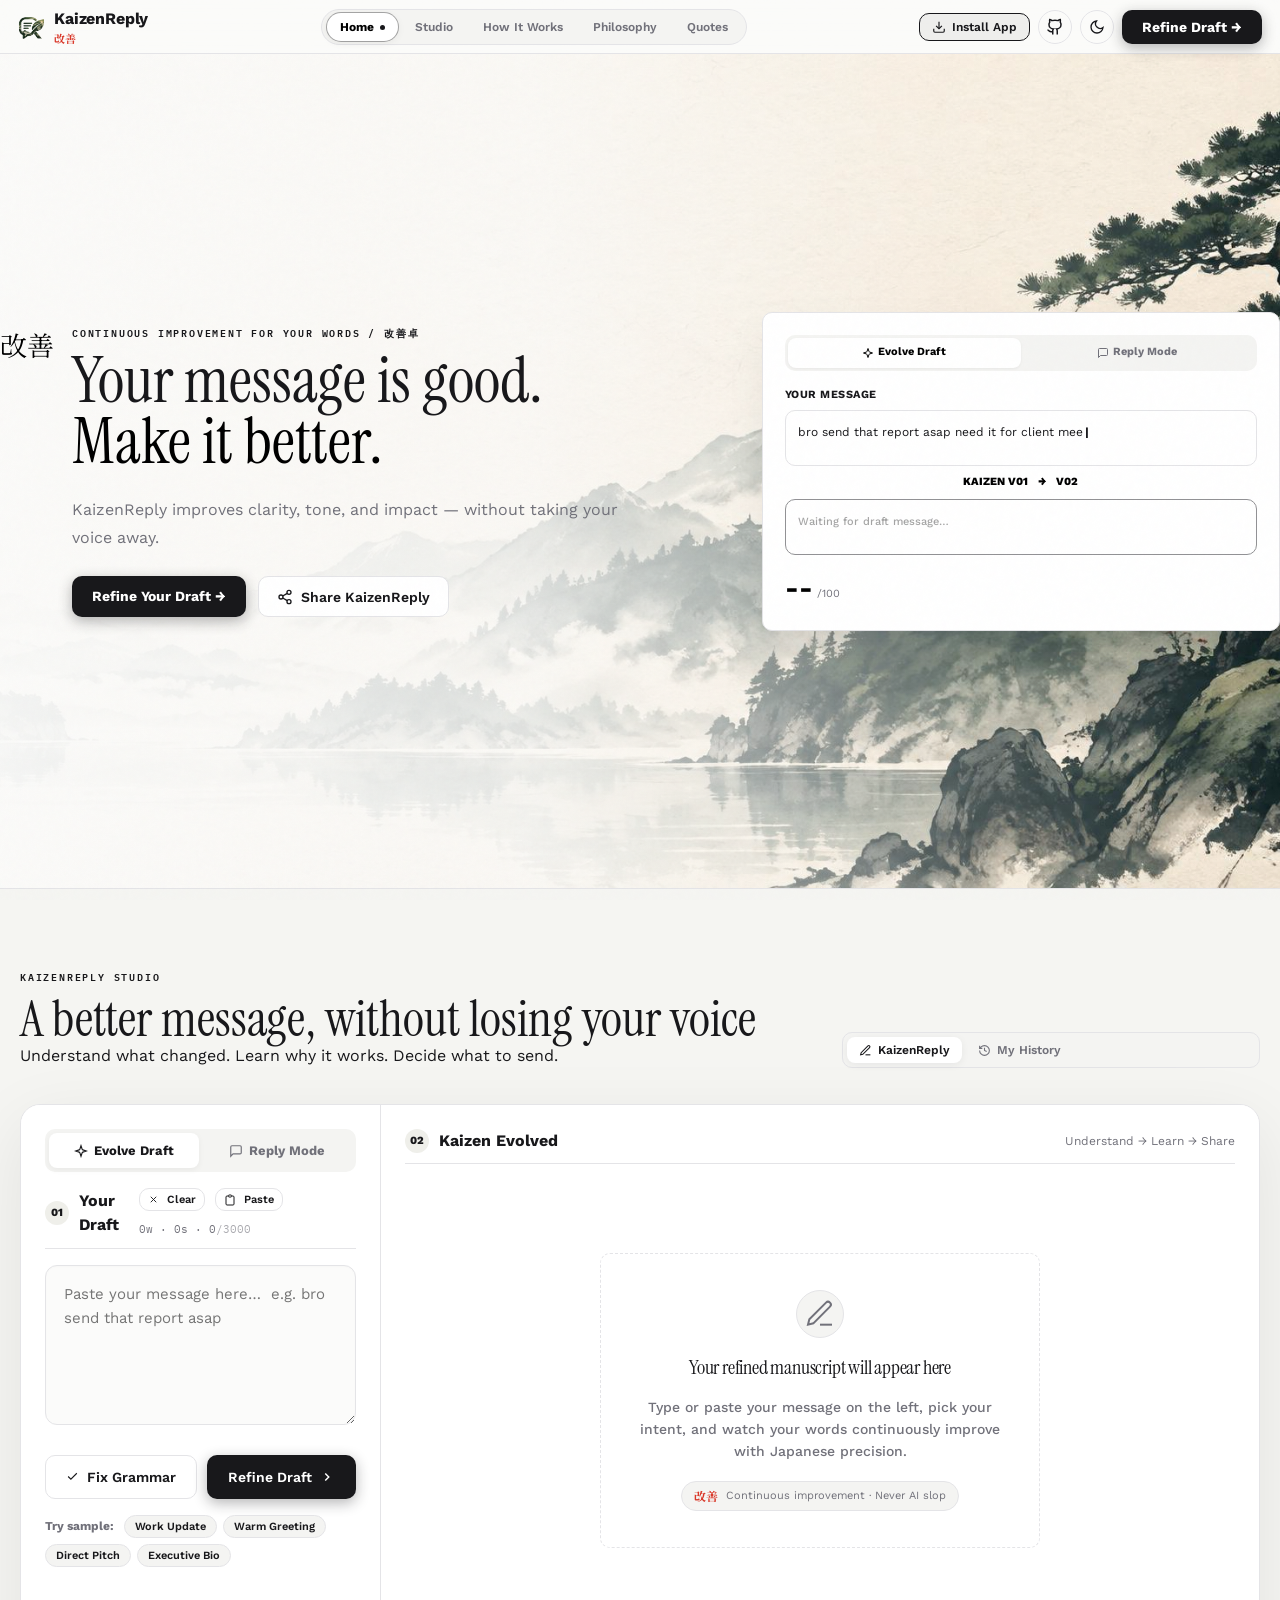
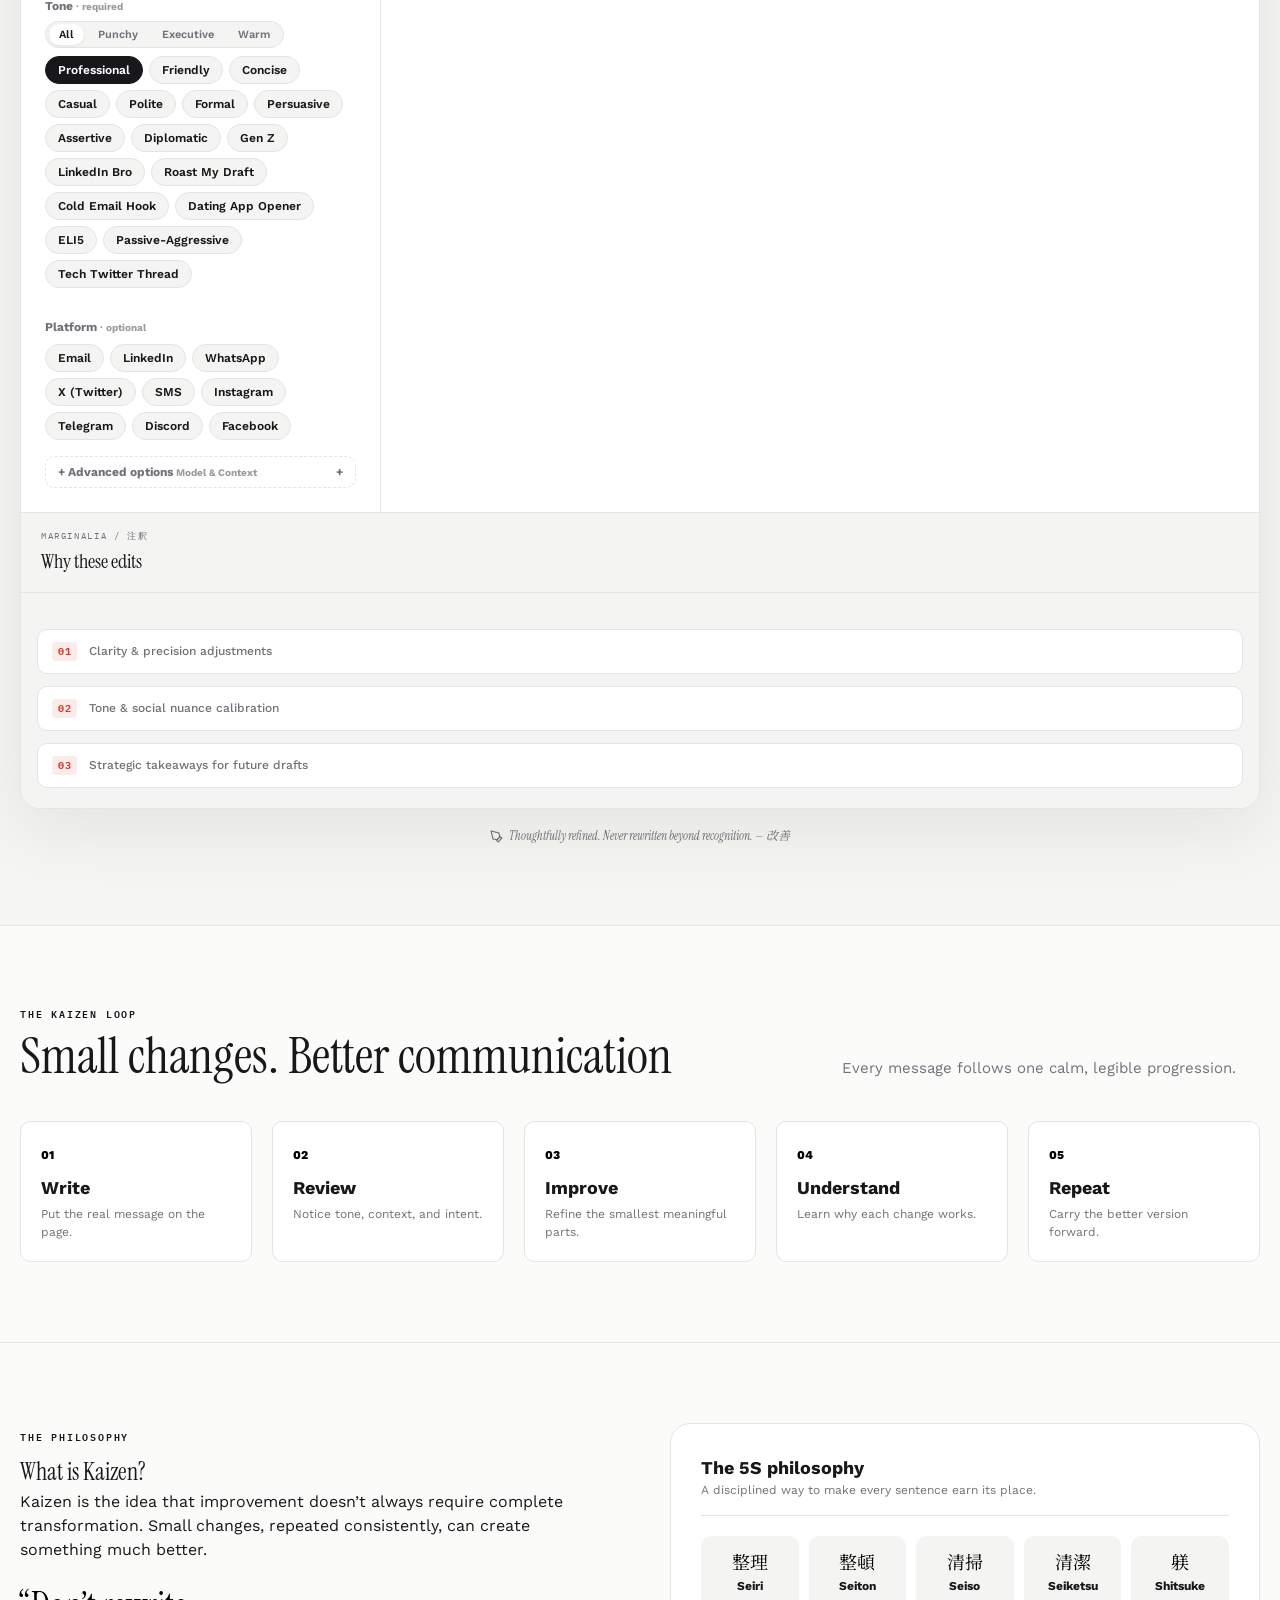
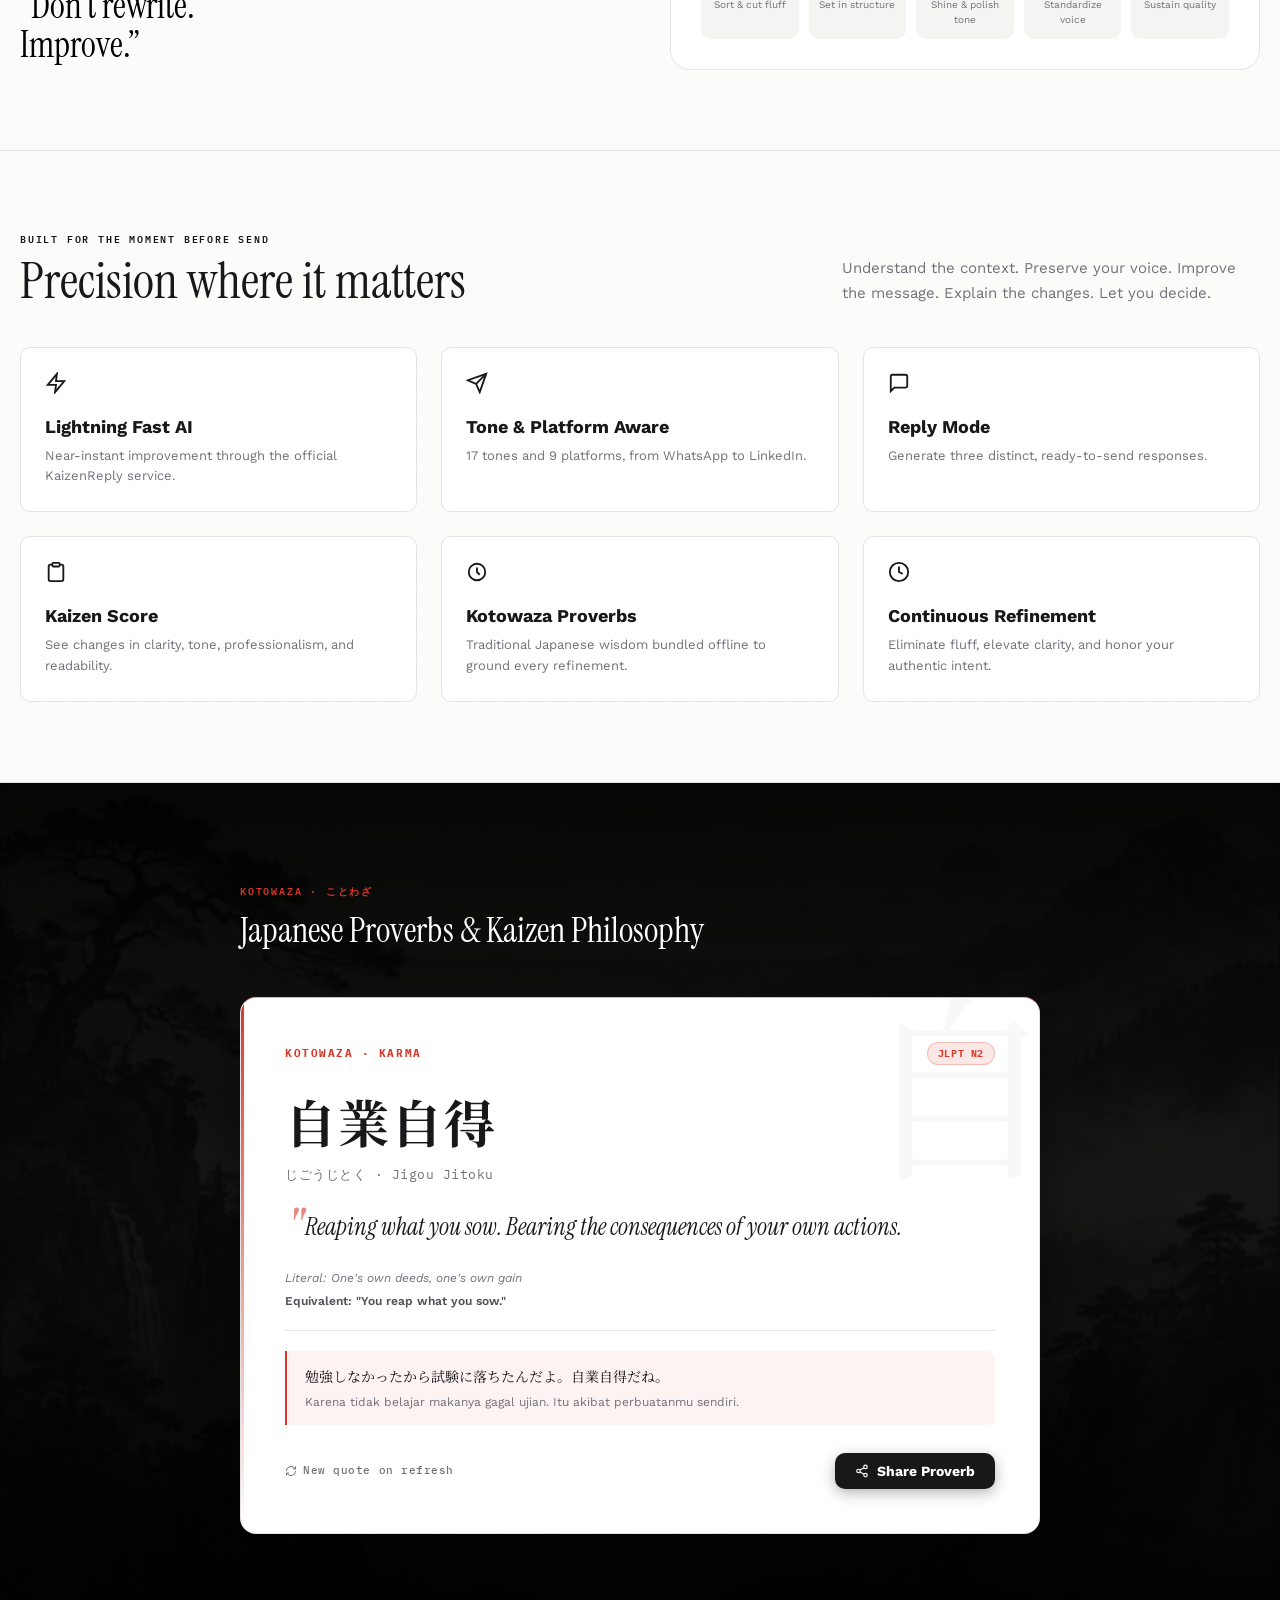
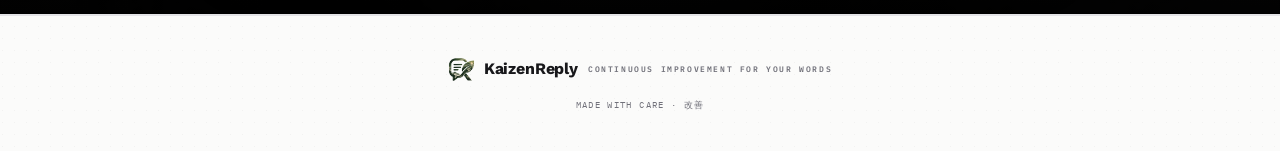
==== commit 1854f80a: "feat(ui): fixed header, uncrowded zen desk, obsidian quote card, and user-prompt reality meme genera" ====
--- a/index.html
+++ b/index.html
@@ -38,15 +38,14 @@
           <img src="/static/logo-icon.png" class="brand-logo-img" alt="KaizenReply emblem" />
           <div class="brand-text-wrap">
             <b>KaizenReply</b>
-            <div class="brand-tagline">Continuous improvement for your words</div>
+            <span class="brand-kanji-sub">改善</span>
           </div>
         </a>
         <div class="nav-links">
           <a href="#top">Home</a>
-          <a href="#desk">KaizenReply</a>
+          <a href="#desk">Studio</a>
           <a href="#how">How It Works</a>
           <a href="#philosophy">Philosophy</a>
-          <a href="#features">Features</a>
           <a href="#quotes">Quotes</a>
         </div>
         <div class="nav-actions">
@@ -64,10 +63,7 @@
             <svg id="themeIconSun" class="sun-icon" width="16" height="16" viewBox="0 0 24 24" fill="none" stroke="currentColor" stroke-width="2"><circle cx="12" cy="12" r="5"/><line x1="12" y1="1" x2="12" y2="3"/><line x1="12" y1="21" x2="12" y2="23"/><line x1="4.22" y1="4.22" x2="5.64" y2="5.64"/><line x1="18.36" y1="18.36" x2="19.78" y2="19.78"/><line x1="1" y1="12" x2="3" y2="12"/><line x1="21" y1="12" x2="23" y2="12"/><line x1="4.22" y1="19.78" x2="5.64" y2="18.36"/><line x1="18.36" y1="5.64" x2="19.78" y2="4.22"/></svg>
             <svg id="themeIconMoon" class="moon-icon hidden" width="16" height="16" viewBox="0 0 24 24" fill="none" stroke="currentColor" stroke-width="2"><path d="M21 12.79A9 9 0 1 1 11.21 3 7 7 0 0 0 21 12.79z"/></svg>
           </button>
-          <button id="shareWebBtn" class="btn-icon" aria-label="Share KaizenReply">
-            <svg width="18" height="18" viewBox="0 0 24 24" fill="none" stroke="currentColor" stroke-width="2"><circle cx="18" cy="5" r="3"/><circle cx="6" cy="12" r="3"/><circle cx="18" cy="19" r="3"/><line x1="8.59" y1="13.51" x2="15.42" y2="17.49"/><line x1="15.41" y1="6.51" x2="8.59" y2="10.49"/></svg>
-          </button>
-          <a href="#desk" class="btn-hero nav-start-btn">Start Improving →</a>
+          <a href="#desk" class="btn-hero nav-start-btn">Refine Draft →</a>
           <button id="mobileMenuBtn" class="btn-icon mobile-menu-toggle" aria-label="Open navigation">
             <svg width="20" height="20" viewBox="0 0 24 24" fill="none" stroke="currentColor" stroke-width="2"><line x1="3" y1="12" x2="21" y2="12"/><line x1="3" y1="6" x2="21" y2="6"/><line x1="3" y1="18" x2="21" y2="18"/></svg>
           </button>
@@ -310,9 +306,17 @@
 
             <div id="outputContainer" class="evolved-result">
               <div class="result-empty" id="resultEmpty">
-                <svg width="32" height="32" viewBox="0 0 24 24" fill="none" stroke="currentColor" stroke-width="1.5" opacity="0.35"><path d="M12 20h9"/><path d="M16.5 3.5a2.12 2.12 0 0 1 3 3L7 19l-4 1 1-4Z"/></svg>
-                <p>Your refined draft will appear here.</p>
-                <p class="empty-hint">Choose a tone, then press <strong>Refine Draft</strong>.</p>
+                <div class="empty-zen-card">
+                  <div class="empty-zen-icon">
+                    <svg width="32" height="32" viewBox="0 0 24 24" fill="none" stroke="currentColor" stroke-width="1.5"><path d="M12 20h9"/><path d="M16.5 3.5a2.12 2.12 0 0 1 3 3L7 19l-4 1 1-4Z"/></svg>
+                  </div>
+                  <h3>Your refined manuscript will appear here</h3>
+                  <p class="empty-zen-desc">Type or paste your message on the left, pick your intent, and watch your words continuously improve with Japanese precision.</p>
+                  <div class="empty-zen-badge">
+                    <span class="empty-zen-kanji">改善</span>
+                    <span>Continuous improvement · Never AI slop</span>
+                  </div>
+                </div>
               </div>
             </div>
           </div>
@@ -323,7 +327,22 @@
               <div class="desk-panel-eyebrow">Marginalia / 注釈</div>
               <h3 class="desk-panel-title">Why these edits</h3>
             </div>
-            <div id="marginaliaPanel" class="divide-notes"></div>
+            <div id="marginaliaPanel" class="divide-notes">
+              <div class="marginalia-empty-state">
+                <div class="marginalia-empty-item">
+                  <span class="marginalia-empty-num">01</span>
+                  <p>Clarity &amp; precision adjustments</p>
+                </div>
+                <div class="marginalia-empty-item">
+                  <span class="marginalia-empty-num">02</span>
+                  <p>Tone &amp; social nuance calibration</p>
+                </div>
+                <div class="marginalia-empty-item">
+                  <span class="marginalia-empty-num">03</span>
+                  <p>Strategic takeaways for future drafts</p>
+                </div>
+              </div>
+            </div>
             <div id="takeawayPanel" class="takeaway-box hidden"></div>
             <!-- Recent History Section -->
             <div id="historySection" class="history-section hidden" style="border-top:1px solid var(--border);padding-top:14px;">
@@ -489,7 +508,7 @@
 
         <div class="quote-header">
           <div>
-            <p class="eyebrow" style="margin:0;color:rgba(34,197,94,0.8);">Kotowaza · ことわざ</p>
+            <p class="eyebrow" style="margin:0;color:var(--seal);">Kotowaza · ことわざ</p>
             <h2 style="font-size:clamp(1.6rem,3vw,2.2rem);font-family:var(--font-display);margin:6px 0 0;color:#fff;">Japanese Proverbs &amp; Kaizen Philosophy</h2>
           </div>
         </div>
--- a/static/styles.css
+++ b/static/styles.css
@@ -93,6 +93,7 @@
 section[id], [id] { scroll-margin-top: 80px; }
 body {
   margin: 0;
+  padding-top: 54px;
   max-width: 100%;
   background: var(--background);
   color: var(--foreground);
@@ -129,27 +130,39 @@
 
 .hidden { display: none !important; }
 
-/* ── Glassmorphic Header ────────────────────────────────────────────────── */
+/* ── Apple × Japan Fixed Header ────────────────────────────────────────── */
 .site-header {
-  position: sticky;
+  position: fixed;
   top: 0;
-  z-index: 200;
-  background: var(--card);
+  left: 0;
+  right: 0;
+  height: 54px;
+  z-index: 1000;
+  background: rgba(251, 251, 250, 0.85);
+  backdrop-filter: blur(20px) saturate(180%);
+  -webkit-backdrop-filter: blur(20px) saturate(180%);
   border-bottom: 1px solid var(--border);
-  transition: background 0.35s ease, box-shadow 0.2s ease;
+  transition: background 0.3s ease, border-color 0.3s ease, box-shadow 0.2s ease;
 }
 .site-header.scrolled {
-  box-shadow: 0 1px 0 var(--border), 0 4px 20px rgba(0,0,0,0.06);
+  box-shadow: 0 1px 0 var(--border), 0 8px 30px rgba(0, 0, 0, 0.05);
+}
+.dark .site-header {
+  background: rgba(0, 0, 0, 0.82);
+  border-bottom: 1px solid rgba(255, 255, 255, 0.08);
+}
+.dark .site-header.scrolled {
+  box-shadow: 0 1px 0 rgba(255, 255, 255, 0.08), 0 8px 32px rgba(0, 0, 0, 0.5);
 }
 
 .nav-shell {
-  height: 66px;
-  width: min(1320px, calc(100% - 32px));
+  height: 54px;
+  width: min(1280px, calc(100% - 36px));
   margin: auto;
-  display: grid;
-  grid-template-columns: minmax(0, 1fr) auto minmax(0, 1fr);
-  align-items: center;
-  gap: 24px;
+  display: flex;
+  align-items: center;
+  justify-content: space-between;
+  gap: 16px;
 }
 
 .brand-lockup {
@@ -158,7 +171,7 @@
   gap: 10px;
   color: var(--foreground);
   text-decoration: none;
-  font-size: 16px;
+  font-size: 15px;
   font-weight: 700;
   transition: opacity 0.2s;
   flex-shrink: 0;
@@ -167,8 +180,8 @@
 .brand-lockup:hover { opacity: 0.85; }
 
 .brand-logo-img {
-  width: 32px;
-  height: 32px;
+  width: 26px;
+  height: 26px;
   object-fit: contain;
   flex-shrink: 0;
   display: block;
@@ -176,17 +189,26 @@
 
 .brand-text-wrap {
   display: flex;
-  flex-direction: column;
-  justify-content: center;
-  line-height: 1.2;
+  align-items: baseline;
+  gap: 6px;
+  line-height: 1;
 }
 
 .brand-lockup b {
-  font-size: 18px;
+  font-size: 16px;
   font-family: var(--font-sans);
   font-weight: 700;
-  line-height: 1.1;
-  color: var(--foreground);
+  letter-spacing: -0.01em;
+  color: var(--foreground);
+}
+
+.brand-kanji-sub {
+  font-family: var(--font-jp);
+  font-size: 11px;
+  font-weight: 700;
+  color: var(--seal);
+  letter-spacing: 0.04em;
+  line-height: 1;
 }
 
 .brand-tagline {
@@ -195,7 +217,6 @@
   text-transform: uppercase;
   letter-spacing: 0.16em;
   color: var(--muted-foreground);
-  margin-top: 2px;
   white-space: nowrap;
 }
 
@@ -275,11 +296,46 @@
   background: transparent;
   border: 1px solid var(--border);
   color: var(--foreground);
-  width: 40px; height: 40px; border-radius: var(--radius);
+  width: 34px; height: 34px; border-radius: 50%;
   display: inline-flex; align-items: center; justify-content: center;
   cursor: pointer; transition: all 0.2s;
 }
 .btn-icon:hover { background: var(--secondary); border-color: var(--primary); }
+
+.nav-actions {
+  display: flex;
+  justify-content: flex-end;
+  align-items: center;
+  gap: 8px;
+}
+
+.nav-actions .btn-icon {
+  width: 34px;
+  height: 34px;
+  border-radius: 50%;
+}
+
+.nav-start-btn {
+  height: 34px;
+  padding: 0 16px;
+  font-size: 12px;
+  font-weight: 600;
+  border-radius: 980px;
+  box-shadow: none;
+}
+
+.mobile-menu-toggle {
+  display: none;
+}
+
+@media (max-width: 1024px) {
+  .nav-links {
+    display: none !important;
+  }
+  .mobile-menu-toggle {
+    display: inline-flex !important;
+  }
+}
 
 .btn-hero {
   background: var(--primary);
@@ -1015,19 +1071,19 @@
   align-items: center;
 }
 
-/* Enhanced Quote Card */
+/* Enhanced Quote Card — Apple × Japan Obsidian Kotowaza */
 .quote-card {
-  background: linear-gradient(135deg, rgba(16,22,32,0.9) 0%, rgba(10,18,28,0.95) 100%);
+  background: var(--card);
   backdrop-filter: blur(20px) saturate(160%);
   -webkit-backdrop-filter: blur(20px) saturate(160%);
-  border: 1px solid rgba(255,255,255,0.07);
-  border-top: 1px solid rgba(34,197,94,0.15);
-  border-radius: 20px;
-  padding: 48px;
-  box-shadow: 0 32px 80px rgba(0,0,0,0.6), 0 0 0 1px rgba(34,197,94,0.05), 0 1px 0 rgba(255,255,255,0.05) inset;
+  border: 1px solid var(--border);
+  border-top: 1px solid color-mix(in srgb, var(--seal) 40%, transparent);
+  border-radius: 16px;
+  padding: 44px;
+  box-shadow: 0 24px 60px rgba(0, 0, 0, 0.4), 0 0 0 1px rgba(255, 255, 255, 0.04) inset;
   position: relative;
   overflow: hidden;
-  animation: fadeUp 0.6s cubic-bezier(0.25,0.46,0.45,0.94) both;
+  animation: fadeUp 0.6s cubic-bezier(0.25, 0.46, 0.45, 0.94) both;
 }
 
 /* Decorative large kanji watermark */
@@ -1038,13 +1094,12 @@
   top: -20px;
   font-family: var(--font-jp);
   font-size: 200px;
-  color: rgba(34,197,94,0.03);
+  color: color-mix(in srgb, var(--foreground) 3%, transparent);
   line-height: 1;
   pointer-events: none;
   user-select: none;
-  text-shadow: 0 2px 16px rgba(0,0,0,0.6);
-}
-.quote-card blockquote p:not([lang]) { font-size: 17px; opacity: 0.95; color: #e6edf3; }
+}
+.quote-card blockquote p:not([lang]) { font-size: 17px; opacity: 0.95; color: var(--foreground); }
 
 /* Quote index badge */
 .quote-index {
@@ -1052,17 +1107,18 @@
   align-items: center;
   gap: 4px;
   font-size: 11px;
-  font-weight: 800;
-  color: rgba(255,255,255,0.4);
+  font-weight: 700;
+  color: var(--muted-foreground);
+  font-family: var(--font-mono);
   text-transform: uppercase;
-  letter-spacing: 0.1em;
+  letter-spacing: 0.12em;
   margin-bottom: 12px;
 }
 
 .tag-btn {
-  background: rgba(255,255,255,0.06);
-  border: 1px solid rgba(255,255,255,0.12);
-  color: #c9d1d9;
+  background: var(--secondary);
+  border: 1px solid var(--border);
+  color: var(--muted-foreground);
   padding: 5px 14px;
   font-size: 12px;
   border-radius: 20px;
@@ -1070,8 +1126,17 @@
   transition: all 0.22s ease;
   font-weight: 600;
 }
-.tag-btn:hover { background: rgba(22,166,106,0.2); border-color: rgba(34,197,94,0.5); color: #ffffff; }
-.tag-btn.active { background: rgba(34,197,94,0.2); border-color: rgba(34,197,94,0.6); color: #4ade80; font-weight: 700; }
+.tag-btn:hover {
+  background: var(--accent);
+  border-color: var(--seal);
+  color: var(--foreground);
+}
+.tag-btn.active {
+  background: color-mix(in srgb, var(--seal) 15%, transparent);
+  border-color: var(--seal);
+  color: var(--seal);
+  font-weight: 700;
+}
 
 /* Quote card left accent */
 .quote-card::after {
@@ -1079,22 +1144,21 @@
   position: absolute;
   left: 0; top: 0; bottom: 0;
   width: 3px;
-  background: linear-gradient(180deg, rgba(34,197,94,0.8) 0%, rgba(22,166,106,0.3) 60%, transparent 100%);
-  border-radius: 20px 0 0 20px;
-}
-
-.quote-card__meta { display: flex; align-items: center; justify-content: space-between; margin-bottom: 28px; }
-.quote-card__tag { font-size: 11px; font-weight: 800; text-transform: uppercase; letter-spacing: 0.12em; color: rgba(34,197,94,0.9); }
-.quote-card__jlpt { font-size: 11px; font-weight: 700; padding: 4px 12px; border-radius: 20px; background: rgba(34,197,94,0.1); color: #4ade80; border: 1px solid rgba(34,197,94,0.2); letter-spacing: 0.05em; }
+  background: linear-gradient(180deg, var(--seal) 0%, color-mix(in srgb, var(--seal) 40%, transparent) 60%, transparent 100%);
+  border-radius: 16px 0 0 16px;
+}
+
+.quote-card__meta { display: flex; align-items: center; justify-content: space-between; margin-bottom: 24px; }
+.quote-card__tag { font-size: 11px; font-weight: 800; text-transform: uppercase; letter-spacing: 0.14em; color: var(--seal); font-family: var(--font-mono); }
+.quote-card__jlpt { font-size: 10px; font-weight: 700; padding: 3px 10px; border-radius: 20px; background: color-mix(in srgb, var(--seal) 12%, transparent); color: var(--seal); border: 1px solid color-mix(in srgb, var(--seal) 24%, transparent); letter-spacing: 0.06em; font-family: var(--font-mono); }
 
 .quote-card__kanji {
   font-family: 'Noto Serif JP', serif;
-  font-size: clamp(1.5rem, 4vw, 3.2rem);
+  font-size: clamp(1.6rem, 4.5vw, 3.2rem);
   font-weight: 700;
   line-height: 1.25;
   margin: 0 0 12px;
-  color: #ffffff;
-  text-shadow: 0 4px 24px rgba(0,0,0,0.5);
+  color: var(--foreground);
   letter-spacing: 0.04em;
   word-break: break-word;
   max-width: 100%;
@@ -1102,16 +1166,17 @@
 
 .quote-card__reading {
   font-size: 13px;
-  color: rgba(255,255,255,0.4);
-  margin: 0 0 28px;
+  color: var(--muted-foreground);
+  font-family: var(--font-mono);
+  margin: 0 0 24px;
   letter-spacing: 0.04em;
 }
 
 .quote-card__meaning {
   font-family: var(--font-display);
-  font-size: clamp(1.1rem, 2.5vw, 1.45rem);
+  font-size: clamp(1.15rem, 2.5vw, 1.5rem);
   line-height: 1.55;
-  color: rgba(255,255,255,0.9);
+  color: var(--foreground);
   margin: 0 0 24px;
   font-style: italic;
   padding-left: 20px;
@@ -1121,28 +1186,28 @@
 .quote-card__meaning::before {
   content: '"';
   position: absolute; left: 0; top: -6px;
-  font-size: 2.2em; color: rgba(34,197,94,0.45);
+  font-size: 2.2em; color: var(--seal); opacity: 0.6;
   font-family: var(--font-display); line-height: 1;
 }
 
 .quote-card__details {
   display: flex; flex-direction: column; gap: 5px;
   margin-bottom: 20px; padding-bottom: 20px;
-  border-bottom: 1px solid rgba(255,255,255,0.06);
-}
-.quote-card__literal { font-size: 12px; color: rgba(255,255,255,0.35); font-style: italic; }
-.quote-card__equiv { font-size: 12px; color: rgba(255,255,255,0.4); font-weight: 600; }
+  border-bottom: 1px solid var(--border);
+}
+.quote-card__literal { font-size: 12px; color: var(--muted-foreground); font-style: italic; }
+.quote-card__equiv { font-size: 12px; color: var(--ink-soft); font-weight: 600; }
 
 .quote-card__example {
-  background: rgba(34,197,94,0.06);
-  border-left: 2px solid rgba(34,197,94,0.35);
-  padding: 12px 16px; border-radius: 0 8px 8px 0; margin-bottom: 28px;
-}
-.quote-card__example-ja { display: block; font-family: 'Noto Serif JP', serif; font-size: 14px; color: rgba(255,255,255,0.8); margin-bottom: 5px; line-height: 1.6; }
-.quote-card__example-en { display: block; font-size: 12px; color: rgba(255,255,255,0.4); line-height: 1.5; }
+  background: color-mix(in srgb, var(--seal) 6%, transparent);
+  border-left: 2px solid var(--seal);
+  padding: 14px 18px; border-radius: 0 8px 8px 0; margin-bottom: 28px;
+}
+.quote-card__example-ja { display: block; font-family: 'Noto Serif JP', serif; font-size: 14px; color: var(--foreground); margin-bottom: 5px; line-height: 1.6; }
+.quote-card__example-en { display: block; font-size: 12px; color: var(--muted-foreground); line-height: 1.5; }
 
 .quote-card__footer { display: flex; align-items: center; justify-content: space-between; gap: 12px; flex-wrap: wrap; }
-.quote-card__refresh-hint { display: flex; align-items: center; gap: 6px; font-size: 11px; color: rgba(255,255,255,0.28); font-weight: 500; letter-spacing: 0.05em; }
+.quote-card__refresh-hint { display: flex; align-items: center; gap: 6px; font-size: 11px; color: var(--muted-foreground); font-weight: 500; letter-spacing: 0.05em; font-family: var(--font-mono); }
 
 
 /* ── Social Share Card Modal ─────────────────────────────────────────── */
@@ -1208,17 +1273,17 @@
   display: inline;
 }
 .kaizen-diff-mark:hover {
-  background: rgba(22, 166, 106, 0.26);
-  box-shadow: 0 0 12px rgba(22, 166, 106, 0.25);
+  background: color-mix(in srgb, var(--primary) 20%, transparent);
+  box-shadow: 0 0 12px color-mix(in srgb, var(--primary) 20%, transparent);
 }
 .dark .kaizen-diff-mark {
-  background: rgba(34, 197, 94, 0.2);
-  color: #4ade80;
-  border-bottom-color: #22c55e;
+  background: color-mix(in srgb, var(--seal) 20%, transparent);
+  color: var(--seal);
+  border-bottom-color: var(--seal);
 }
 .dark .kaizen-diff-mark:hover {
-  background: rgba(34, 197, 94, 0.35);
-  box-shadow: 0 0 14px rgba(34, 197, 94, 0.35);
+  background: color-mix(in srgb, var(--seal) 30%, transparent);
+  box-shadow: 0 0 14px color-mix(in srgb, var(--seal) 30%, transparent);
 }
 
 /* ── Brand Mark & Logo ────────────────────────────────────────────────── */
@@ -2101,3 +2166,149 @@
     font-size: 26px;
   }
 }
+
+/* ── Zen Output Desk Empty State ────────────────────────────────────────── */
+.result-empty {
+  display: flex;
+  flex-direction: column;
+  align-items: center;
+  justify-content: center;
+  min-height: 440px;
+  width: 100%;
+  padding: 32px 24px;
+  box-sizing: border-box;
+}
+
+.empty-zen-card {
+  max-width: 440px;
+  width: 100%;
+  text-align: center;
+  display: flex;
+  flex-direction: column;
+  align-items: center;
+  gap: 14px;
+  padding: 36px 28px;
+  border-radius: var(--radius);
+  border: 1px dashed var(--border);
+  background: color-mix(in srgb, var(--card) 60%, transparent);
+  transition: all 0.3s ease;
+}
+
+.empty-zen-icon {
+  width: 48px;
+  height: 48px;
+  border-radius: 50%;
+  display: grid;
+  place-items: center;
+  background: var(--secondary);
+  color: var(--muted-foreground);
+  border: 1px solid var(--border);
+}
+
+.empty-zen-card h3 {
+  font-family: var(--font-display);
+  font-size: 20px;
+  color: var(--foreground);
+  margin: 0;
+  letter-spacing: -0.01em;
+}
+
+.empty-zen-desc {
+  font-size: 13px;
+  line-height: 1.6;
+  color: var(--muted-foreground);
+  margin: 0;
+}
+
+.empty-zen-badge {
+  display: inline-flex;
+  align-items: center;
+  gap: 8px;
+  padding: 5px 12px;
+  border-radius: 100px;
+  background: var(--secondary);
+  border: 1px solid var(--border);
+  font-size: 11px;
+  color: var(--muted-foreground);
+  margin-top: 4px;
+}
+
+.empty-zen-kanji {
+  font-family: var(--font-jp);
+  font-weight: 700;
+  font-size: 12px;
+  color: var(--seal);
+}
+
+/* ── Marginalia Empty Guide State ───────────────────────────────────────── */
+.marginalia-empty-state {
+  display: flex;
+  flex-direction: column;
+  padding: 20px 16px;
+  gap: 12px;
+}
+
+.marginalia-empty-item {
+  display: flex;
+  align-items: flex-start;
+  gap: 12px;
+  padding: 12px 14px;
+  border-radius: var(--radius);
+  background: var(--card);
+  border: 1px solid var(--border);
+  transition: all 0.2s ease;
+}
+
+.marginalia-empty-item:hover {
+  border-color: var(--primary);
+  transform: translateY(-1px);
+}
+
+.marginalia-empty-num {
+  font-family: var(--font-mono);
+  font-size: 10px;
+  font-weight: 700;
+  color: var(--seal);
+  background: color-mix(in srgb, var(--seal) 10%, transparent);
+  padding: 2px 6px;
+  border-radius: 4px;
+  letter-spacing: 0.05em;
+  flex-shrink: 0;
+}
+
+.marginalia-empty-item p {
+  margin: 0;
+  font-size: 12px;
+  line-height: 1.5;
+  color: var(--muted-foreground);
+  font-weight: 500;
+}
+
+/* ── Mobile Nav Glass Panel ─────────────────────────────────────────────── */
+.mobile-nav {
+  position: fixed;
+  top: 54px;
+  left: 0;
+  right: 0;
+  z-index: 998;
+  display: grid;
+  grid-template-columns: 1fr 1fr;
+  border-bottom: 1px solid var(--border);
+  background: var(--card);
+  box-shadow: 0 12px 32px rgba(0, 0, 0, 0.15);
+}
+.mobile-nav a {
+  padding: 16px 20px;
+  font-size: 13px;
+  font-weight: 600;
+  text-decoration: none;
+  color: var(--foreground);
+  border-bottom: 1px solid var(--border);
+  border-right: 1px solid var(--border);
+  display: flex;
+  align-items: center;
+  transition: background 0.15s ease;
+}
+.mobile-nav a:hover {
+  background: var(--secondary);
+}
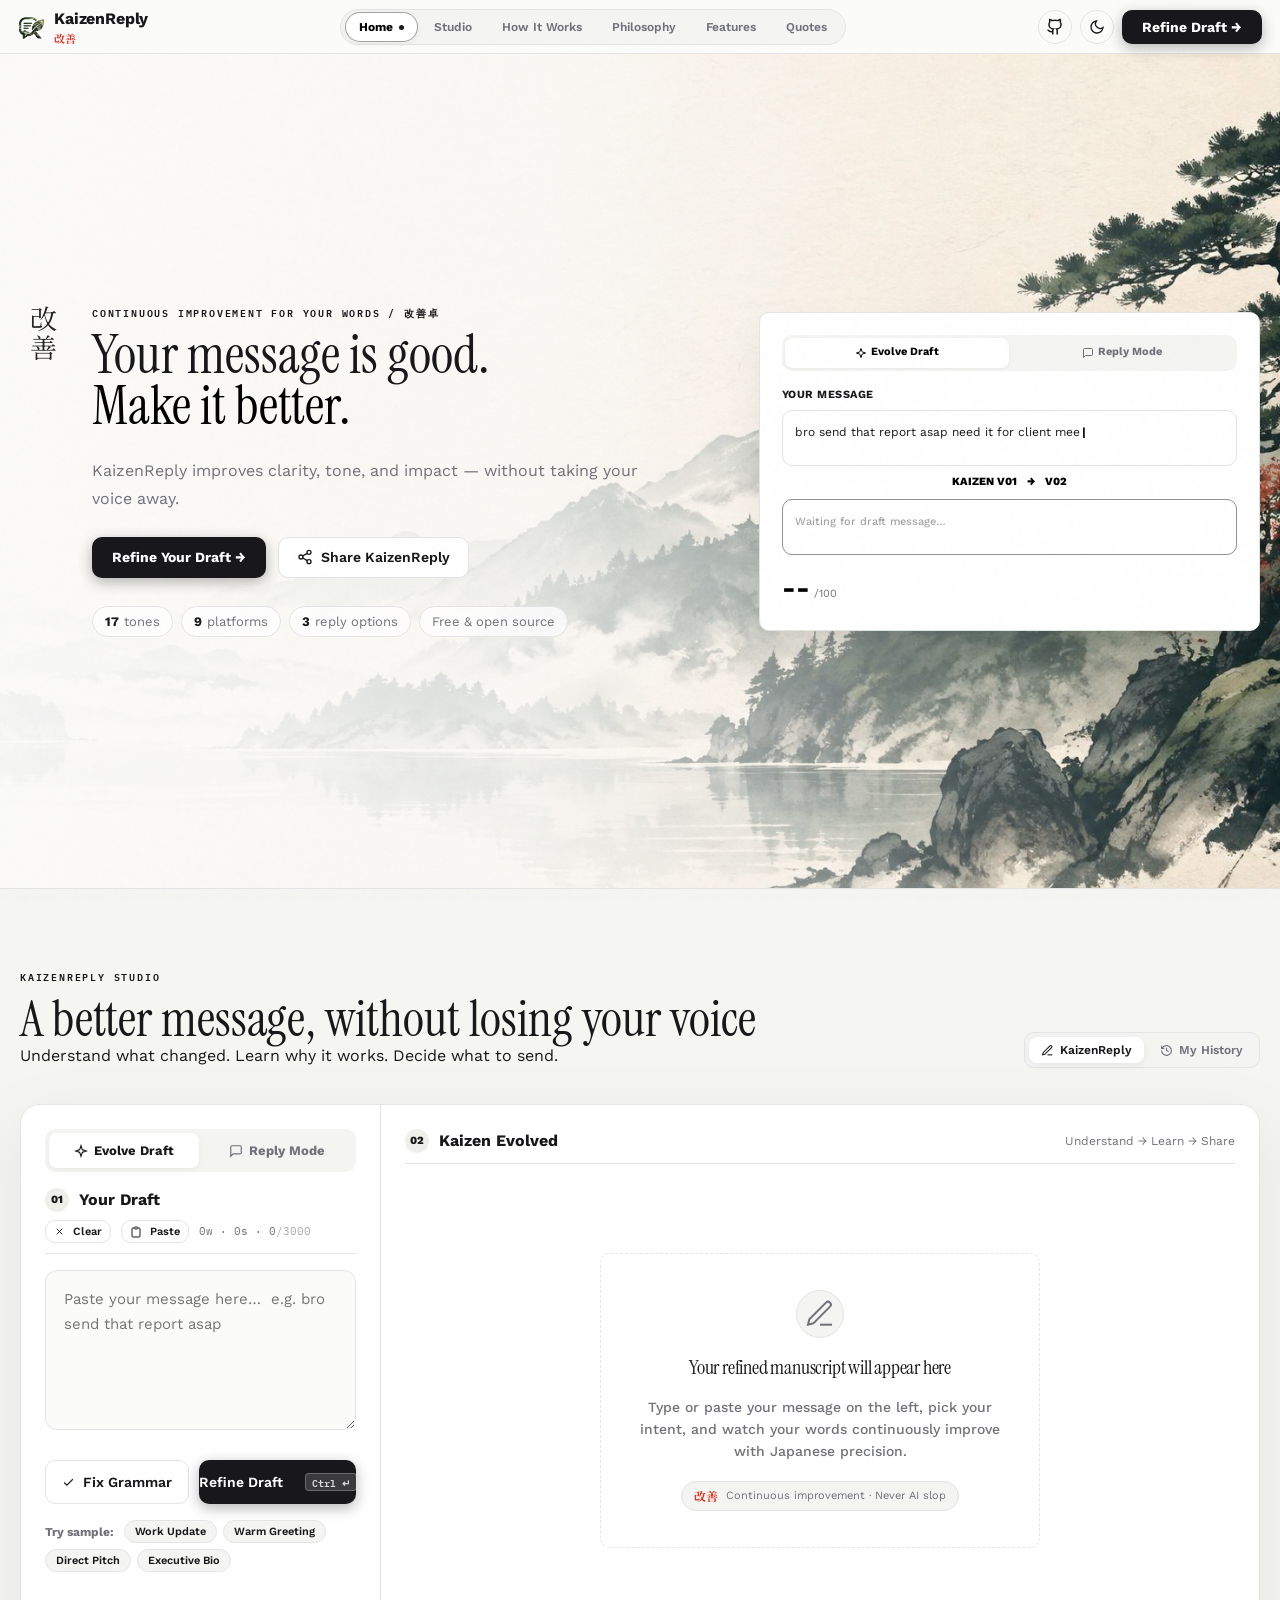
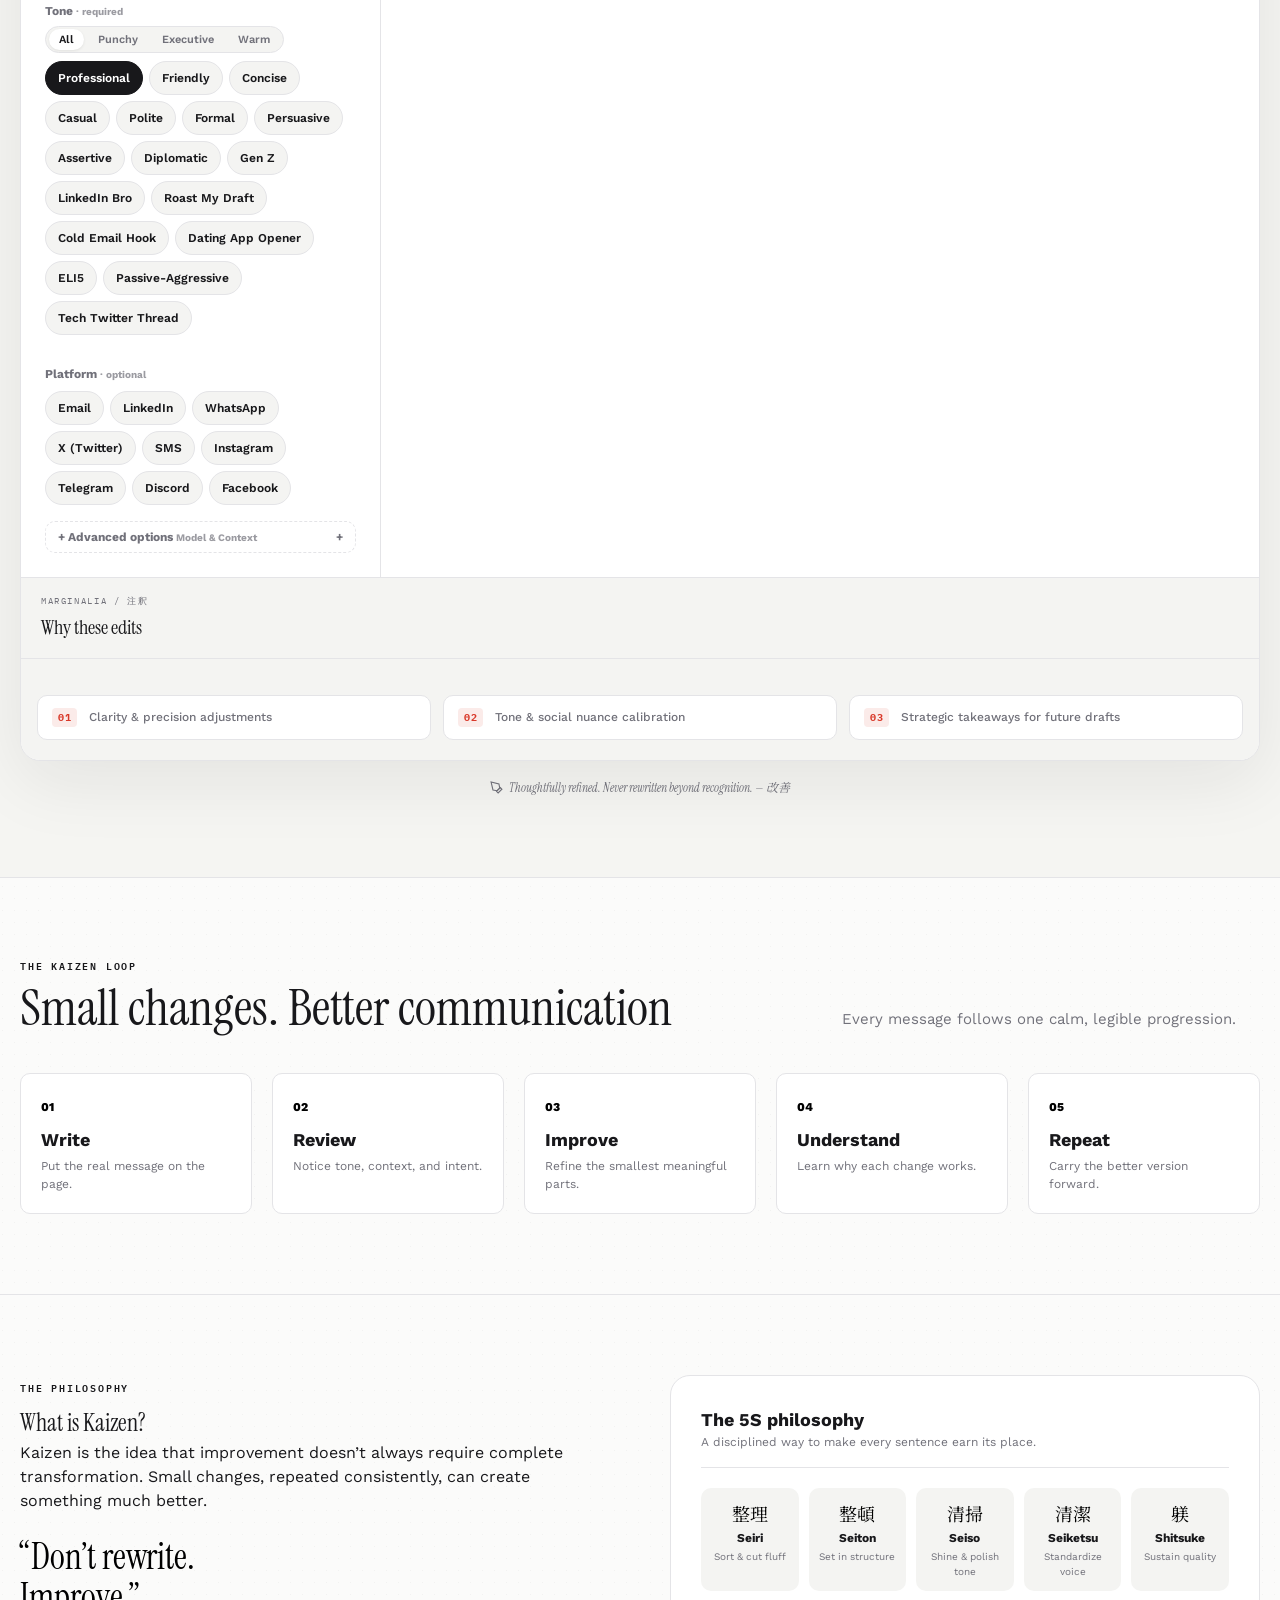
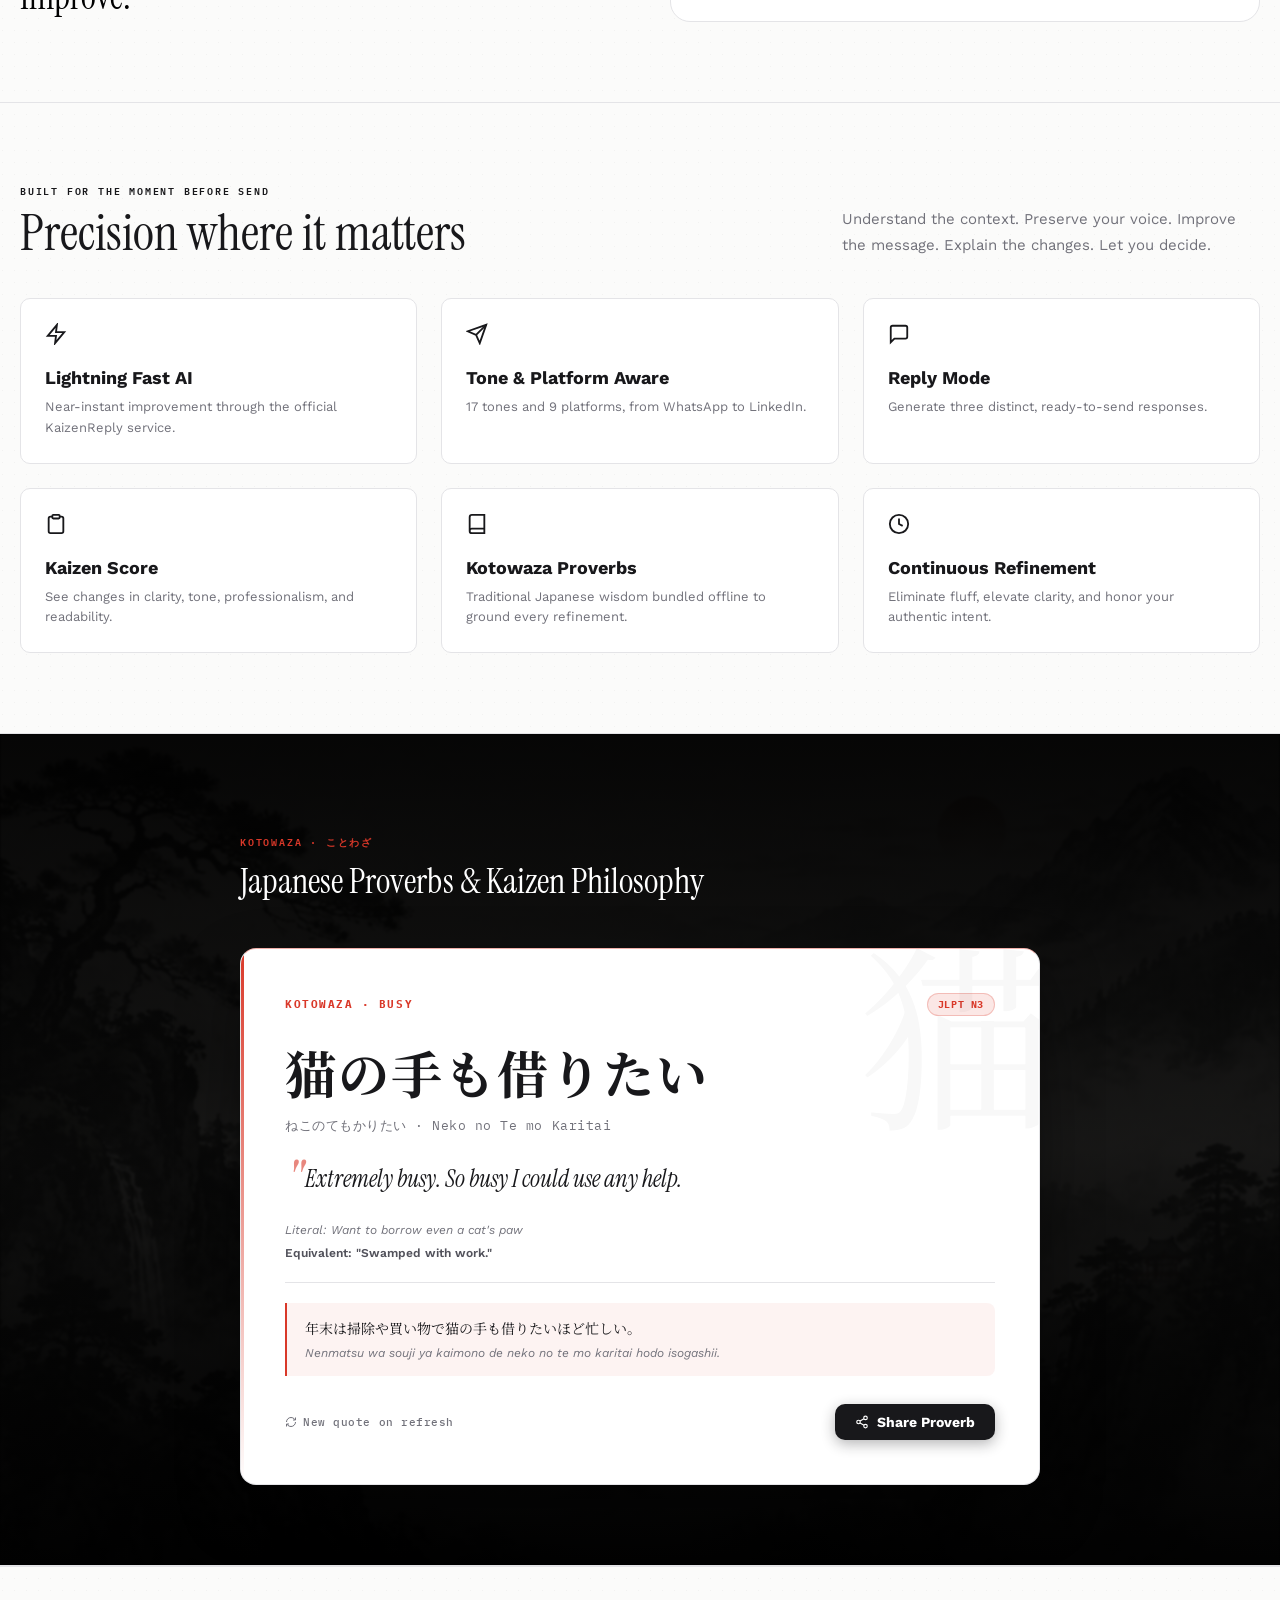
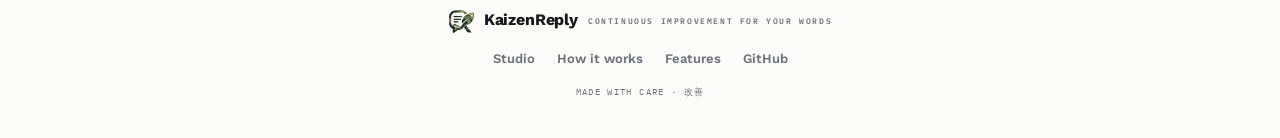
==== commit 5db8be4c: "feat(ui): improve mobile navigation, hero framing, keyboard accessibility, and responsive layout" ====
--- a/index.html
+++ b/index.html
@@ -2,7 +2,7 @@
 <html lang="en">
   <head>
     <meta charset="UTF-8" />
-    <meta name="viewport" content="width=device-width, initial-scale=1.0" />
+    <meta name="viewport" content="width=device-width, initial-scale=1.0, viewport-fit=cover" />
     <title>KaizenReply — Your message is good. Make it better.</title>
     <meta name="description" content="KaizenReply improves clarity, tone, and impact — without taking your voice away. Japanese precision & continuous improvement for your words." />
     <link rel="icon" type="image/png" href="/static/logo-inkwash.png" />
@@ -21,16 +21,14 @@
     <meta property="og:image" content="https://kaizenreply.us.ci/static/og-image.png" />
     <meta name="twitter:card" content="summary_large_image" />
     <meta name="twitter:image" content="https://kaizenreply.us.ci/static/og-image.png" />
-    <link rel="stylesheet" href="/static/styles.css?v=3.1.0" />
-    <script>
-      (function() {
-        var saved = localStorage.getItem('kaizen-theme');
-        var isDark = saved ? saved === 'dark' : window.matchMedia('(prefers-color-scheme: dark)').matches;
-        if (isDark) document.documentElement.classList.add('dark');
-      })();
-    </script>
+    <script src="/static/theme-init.js?v=2.0.0"></script>
+    <link rel="preconnect" href="https://fonts.googleapis.com" />
+    <link rel="preconnect" href="https://fonts.gstatic.com" crossorigin />
+    <link rel="stylesheet" href="https://fonts.googleapis.com/css2?family=Work+Sans:wght@400;500;600;700&family=Instrument+Serif:ital@0;1&family=IBM+Plex+Mono:wght@400;500;600&family=Noto+Serif+JP:wght@400;600;700&display=swap" />
+    <link rel="stylesheet" href="/static/styles.css?v=2.0.0" />
   </head>
   <body>
+    <a href="#desk" class="skip-link">Skip to the editor</a>
     <!-- Site Header Navigation -->
     <header class="site-header">
       <nav class="nav-shell" aria-label="Main navigation">
@@ -46,25 +44,26 @@
           <a href="#desk">Studio</a>
           <a href="#how">How It Works</a>
           <a href="#philosophy">Philosophy</a>
+          <a href="#features">Features</a>
           <a href="#quotes">Quotes</a>
         </div>
         <div class="nav-actions">
           <div id="offlinePill" class="offline-pill hidden" title="Working offline with cached data">
             <span class="offline-dot"></span> Offline
           </div>
-          <button id="pwaInstallBtn" class="btn-paper pwa-install-nav-btn hidden" aria-label="Install KaizenReply App" title="Install KaizenReply as an app">
+          <button type="button" id="pwaInstallBtn" class="btn-paper pwa-install-nav-btn hidden" aria-label="Install KaizenReply App" title="Install KaizenReply as an app">
             <svg width="14" height="14" viewBox="0 0 24 24" fill="none" stroke="currentColor" stroke-width="2"><path d="M21 15v4a2 2 0 0 1-2 2H5a2 2 0 0 1-2-2v-4"/><polyline points="7 10 12 15 17 10"/><line x1="12" y1="15" x2="12" y2="3"/></svg>
             <span class="pwa-install-label">Install App</span>
           </button>
-          <a href="https://github.com/MKishoreDev/KaizenReply" target="_blank" rel="noreferrer" class="btn-icon nav-gh-btn" aria-label="GitHub Repository">
+          <a href="https://github.com/MKishoreDev/KaizenReply" target="_blank" rel="noopener noreferrer" class="btn-icon nav-gh-btn" aria-label="GitHub Repository">
             <svg width="18" height="18" viewBox="0 0 24 24" fill="none" stroke="currentColor" stroke-width="2"><path d="M15 22v-4a4.8 4.8 0 0 0-1-3.5c3 0 6-2 6-5.5.08-1.25-.27-2.48-1-3.5.28-1.15.28-2.35 0-3.5 0 0-1 0-3 1.5-2.64-.5-5.36-.5-8 0C6 2 5 2 5 2c-.3 1.15-.3 2.35 0 3.5A5.403 5.403 0 0 0 4 9c0 3.5 3 5.5 6 5.5-.39.49-.68 1.05-.85 1.65-.17.6-.22 1.23-.15 1.85v4"/><path d="M9 18c-4.51 2-5-2-7-2"/></svg>
           </a>
-          <button id="themeToggle" class="btn-icon" aria-label="Toggle theme" title="Toggle light/dark mode">
+          <button type="button" id="themeToggle" class="btn-icon" aria-label="Toggle theme" title="Toggle light/dark mode">
             <svg id="themeIconSun" class="sun-icon" width="16" height="16" viewBox="0 0 24 24" fill="none" stroke="currentColor" stroke-width="2"><circle cx="12" cy="12" r="5"/><line x1="12" y1="1" x2="12" y2="3"/><line x1="12" y1="21" x2="12" y2="23"/><line x1="4.22" y1="4.22" x2="5.64" y2="5.64"/><line x1="18.36" y1="18.36" x2="19.78" y2="19.78"/><line x1="1" y1="12" x2="3" y2="12"/><line x1="21" y1="12" x2="23" y2="12"/><line x1="4.22" y1="19.78" x2="5.64" y2="18.36"/><line x1="18.36" y1="5.64" x2="19.78" y2="4.22"/></svg>
             <svg id="themeIconMoon" class="moon-icon hidden" width="16" height="16" viewBox="0 0 24 24" fill="none" stroke="currentColor" stroke-width="2"><path d="M21 12.79A9 9 0 1 1 11.21 3 7 7 0 0 0 21 12.79z"/></svg>
           </button>
           <a href="#desk" class="btn-hero nav-start-btn">Refine Draft →</a>
-          <button id="mobileMenuBtn" class="btn-icon mobile-menu-toggle" aria-label="Open navigation">
+          <button id="mobileMenuBtn" class="btn-icon mobile-menu-toggle" aria-label="Open navigation" aria-expanded="false" aria-controls="mobileMenuPanel" type="button">
             <svg width="20" height="20" viewBox="0 0 24 24" fill="none" stroke="currentColor" stroke-width="2"><line x1="3" y1="12" x2="21" y2="12"/><line x1="3" y1="6" x2="21" y2="6"/><line x1="3" y1="18" x2="21" y2="18"/></svg>
           </button>
         </div>
@@ -72,11 +71,12 @@
     </header>
     <div id="mobileMenuPanel" class="mobile-nav hidden">
       <a href="#top">Home</a>
-      <a href="#desk">KaizenReply</a>
+      <a href="#desk">Studio</a>
       <a href="#how">How It Works</a>
       <a href="#philosophy">Philosophy</a>
       <a href="#features">Features</a>
       <a href="#quotes">Quotes</a>
+      <a href="https://github.com/MKishoreDev/KaizenReply" target="_blank" rel="noopener noreferrer">GitHub ↗</a>
       <button id="pwaInstallMobileBtn" class="mobile-install-row hidden" type="button">
         <svg width="15" height="15" viewBox="0 0 24 24" fill="none" stroke="currentColor" stroke-width="2"><path d="M21 15v4a2 2 0 0 1-2 2H5a2 2 0 0 1-2-2v-4"/><polyline points="7 10 12 15 17 10"/><line x1="12" y1="15" x2="12" y2="3"/></svg>
         <span>Install KaizenReply App</span>
@@ -85,25 +85,31 @@
 
     <!-- Hero Section -->
     <section class="hero" id="top">
-      <img src="/static/assets/kaizen-hero.jpg" class="hero-art" alt="Misty Japanese mountain landscape on Washi paper" />
+      <img src="/static/assets/kaizen-hero.jpg" class="hero-art" alt="" fetchpriority="high" decoding="async" />
       <div class="hero-wash"></div>
       <div class="page-shell hero-grid">
         <div class="hero-copy">
           <div class="vertical-kaizen" aria-hidden="true">改善</div>
-          <p class="eyebrow" style="font-family: var(--font-mono);">Continuous Improvement for Your Words / 改善卓</p>
+          <p class="eyebrow hero-eyebrow">Continuous Improvement for Your Words / 改善卓</p>
           <h1>Your message is good.<br /><em>Make it better.</em></h1>
           <p class="hero-lede">KaizenReply improves clarity, tone, and impact — without taking your voice away.</p>
           <div class="hero-actions">
             <a href="#desk" class="btn-hero">Refine Your Draft →</a>
-            <button id="heroShareBtn" class="btn-paper">
+            <button id="heroShareBtn" class="btn-paper" type="button">
               <svg width="16" height="16" viewBox="0 0 24 24" fill="none" stroke="currentColor" stroke-width="2"><circle cx="18" cy="5" r="3"/><circle cx="6" cy="12" r="3"/><circle cx="18" cy="19" r="3"/><line x1="8.59" y1="13.51" x2="15.42" y2="17.49"/><line x1="15.41" y1="6.51" x2="8.59" y2="10.49"/></svg>
               Share KaizenReply
             </button>
           </div>
+          <ul class="hero-proof" aria-label="Highlights">
+            <li><b>17</b> tones</li>
+            <li><b>9</b> platforms</li>
+            <li><b>3</b> reply options</li>
+            <li>Free &amp; open source</li>
+          </ul>
         </div>
 
         <!-- Live Mini Preview -->
-        <div class="mini-preview" id="heroMiniPreview">
+        <div class="mini-preview" id="heroMiniPreview" aria-hidden="true">
           <div class="mini-tabs" id="heroMiniTabs">
             <span class="active">
               <svg width="12" height="12" viewBox="0 0 24 24" fill="none" stroke="currentColor" stroke-width="2"><path d="m12 3-1.912 5.813a2 2 0 0 1-1.275 1.275L3 12l5.813 1.912a2 2 0 0 1 1.275 1.275L12 21l1.912-5.813a2 2 0 0 1 1.275-1.275L21 12l-5.813-1.912a2 2 0 0 1-1.275-1.275L12 3Z"/></svg>
@@ -148,17 +154,17 @@
         </div>
 
         <div class="desk-frame" id="deskWorkstation">
-          <img src="/static/assets/kaizen-desk.jpg" alt="Ink path artwork" class="desk-art" />
+          <img src="/static/assets/kaizen-desk.jpg" alt="" class="desk-art" loading="lazy" decoding="async" />
           
           <!-- Input Draft Column -->
           <div class="desk-frame-inner">
           <div class="desk-column draft-column">
             <div class="mode-tabs">
-              <button id="modeEvolve" class="active">
+              <button type="button" id="modeEvolve" class="active">
                 <svg width="14" height="14" viewBox="0 0 24 24" fill="none" stroke="currentColor" stroke-width="2"><path d="m12 3-1.912 5.813a2 2 0 0 1-1.275 1.275L3 12l5.813 1.912a2 2 0 0 1 1.275 1.275L12 21l1.912-5.813a2 2 0 0 1 1.275-1.275L21 12l-5.813-1.912a2 2 0 0 1-1.275-1.275L12 3Z"/></svg>
                 Evolve Draft
               </button>
-              <button id="modeReply">
+              <button type="button" id="modeReply">
                 <svg width="14" height="14" viewBox="0 0 24 24" fill="none" stroke="currentColor" stroke-width="2"><path d="M21 15a2 2 0 0 1-2 2H7l-4 4V5a2 2 0 0 1 2-2h14a2 2 0 0 1 2 2z"/></svg>
                 Reply Mode
               </button>
@@ -170,11 +176,11 @@
                 <h3 id="deskTitleText">Your Draft</h3>
               </div>
               <div class="draft-stats-bar">
-                <button id="clearDraftBtn" class="btn-paper draft-tool-btn" style="padding:4px 8px;font-size:11px;" title="Clear draft text">
+                <button type="button" id="clearDraftBtn" class="btn-paper draft-tool-btn" style="padding:4px 8px;font-size:11px;" title="Clear draft text">
                   <svg width="11" height="11" viewBox="0 0 24 24" fill="none" stroke="currentColor" stroke-width="2"><line x1="18" y1="6" x2="6" y2="18"/><line x1="6" y1="6" x2="18" y2="18"/></svg>
                   Clear
                 </button>
-                <button id="pasteBtn" class="btn-paper draft-tool-btn" style="padding:4px 8px;font-size:11px;" title="Paste from clipboard">
+                <button type="button" id="pasteBtn" class="btn-paper draft-tool-btn" style="padding:4px 8px;font-size:11px;" title="Paste from clipboard">
                   <svg width="12" height="12" viewBox="0 0 24 24" fill="none" stroke="currentColor" stroke-width="2"><rect x="9" y="2" width="6" height="4" rx="1"/><path d="M16 4h2a2 2 0 0 1 2 2v14a2 2 0 0 1-2 2H6a2 2 0 0 1-2-2V6a2 2 0 0 1 2-2h2"/></svg>
                   Paste
                 </button>
@@ -184,15 +190,15 @@
               </div>
             </div>
 
-            <textarea id="messageInput" class="desk-textarea" rows="4" maxlength="3000" placeholder="Paste your message here…  e.g. bro send that report asap"></textarea>
+            <textarea id="messageInput" class="desk-textarea" rows="4" maxlength="3000" aria-label="Your message" placeholder="Paste your message here…  e.g. bro send that report asap"></textarea>
 
             <!-- Primary Action Bar (Directly below textarea for instant one-click refinement) -->
             <div class="draft-actions">
-              <button id="fixGrammarBtn" class="btn-paper">
+              <button type="button" id="fixGrammarBtn" class="btn-paper">
                 <svg width="13" height="13" viewBox="0 0 24 24" fill="none" stroke="currentColor" stroke-width="2"><polyline points="20 6 9 17 4 12"/></svg>
                 Fix Grammar
               </button>
-              <button id="evolveBtn" class="btn-hero">
+              <button type="button" id="evolveBtn" class="btn-hero">
                 <span id="evolveBtnText">Refine Draft</span>
                 <svg width="14" height="14" viewBox="0 0 24 24" fill="none" stroke="currentColor" stroke-width="2.5"><polyline points="9 18 15 12 9 6"/></svg>
                 <kbd class="kbd-hint hidden md-inline" id="evolveKbdHint">Ctrl ↵</kbd>
@@ -200,7 +206,7 @@
             </div>
 
             <!-- Rate Limit & Error Banner -->
-            <div id="errorBanner" class="error-banner hidden" style="padding:10px 14px;background:rgba(201,74,54,0.1);border:1px solid var(--hanko);border-radius:var(--radius);color:var(--hanko);font-size:12px;font-weight:600;"></div>
+            <div id="errorBanner" class="error-banner hidden" role="alert" style="padding:10px 14px;background:rgba(201,74,54,0.1);border:1px solid var(--hanko);border-radius:var(--radius);color:var(--hanko);font-size:12px;font-weight:600;"></div>
 
             <div class="demo-row">
               <span>Try sample:</span>
@@ -265,7 +271,7 @@
             </div>
 
             <!-- Advanced Drawer (Model Engine & Conversation Context) -->
-            <button id="contextToggle" class="context-toggle">
+            <button id="contextToggle" class="context-toggle" type="button" aria-expanded="false" aria-controls="contextDrawer">
               <span>+ Advanced options <small style="opacity:0.7">Model & Context</small></span>
               <span id="ctxSymbol">+</span>
             </button>
@@ -274,7 +280,7 @@
               <!-- Dynamic Model Selector Row inside Advanced -->
               <div id="modelSelectRow" style="display:flex;align-items:center;justify-content:space-between;gap:8px;font-size:12px;margin-bottom:10px;">
                 <span style="font-weight:700;color:var(--muted-foreground);">AI Model Engine</span>
-                <select id="modelSelect" style="padding:4px 8px;font-size:12px;border-radius:var(--radius);border:1px solid var(--border);background:var(--card);color:var(--foreground);cursor:pointer;">
+                <select id="modelSelect" aria-label="AI model" style="padding:4px 8px;font-size:12px;border-radius:var(--radius);border:1px solid var(--border);background:var(--card);color:var(--foreground);cursor:pointer;">
                   <option value="qwen/qwen3.8-27b">qwen/qwen3.8-27b (Default)</option>
                   <option value="openai/gpt-oss-120b">openai/gpt-oss-120b (Executive)</option>
                   <option value="openai/gpt-oss-20b">openai/gpt-oss-20b (Precision Cut)</option>
@@ -304,7 +310,7 @@
               <small>Understand → Learn → Share</small>
             </div>
 
-            <div id="outputContainer" class="evolved-result">
+            <div id="outputContainer" class="evolved-result" aria-live="polite">
               <div class="result-empty" id="resultEmpty">
                 <div class="empty-zen-card">
                   <div class="empty-zen-icon">
@@ -351,7 +357,7 @@
                   <svg width="13" height="13" viewBox="0 0 24 24" fill="none" stroke="currentColor" stroke-width="2"><path d="M3 7V5a2 2 0 0 1 2-2h2"/><path d="M17 3h2a2 2 0 0 1 2 2v2"/><path d="M21 17v2a2 2 0 0 1-2 2h-2"/><path d="M7 21H5a2 2 0 0 1-2-2v-2"/><path d="M7 8h10"/><path d="M7 12h10"/><path d="M7 16h10"/></svg>
                   Recent Kaizen Evolutions
                 </span>
-                <button id="clearHistoryBtn" style="background:none;border:none;color:var(--muted-foreground);font-size:11px;cursor:pointer;">Clear</button>
+                <button id="clearHistoryBtn" type="button" style="background:none;border:none;color:var(--muted-foreground);font-size:11px;cursor:pointer;">Clear</button>
               </div>
               <div id="historyList" style="display:flex;flex-direction:column;gap:8px;max-height:220px;overflow-y:auto;"></div>
             </div>
@@ -487,7 +493,7 @@
             <p>See changes in clarity, tone, professionalism, and readability.</p>
           </article>
           <article class="reveal-on-scroll" data-delay="2">
-            <svg width="22" height="22" viewBox="0 0 24 24" fill="none" stroke="currentColor" stroke-width="2" style="color:var(--primary);"><path d="M12 21a9 9 0 1 0 0-18 9 9 0 0 0 0 18z"/><path d="M12 7v5l3 3"/></svg>
+            <svg width="22" height="22" viewBox="0 0 24 24" fill="none" stroke="currentColor" stroke-width="2" style="color:var(--primary);"><path d="M4 19.5v-15A2.5 2.5 0 0 1 6.5 2H20v20H6.5a2.5 2.5 0 0 1 0-5H20"/></svg>
             <h3>Kotowaza Proverbs</h3>
             <p>Traditional Japanese wisdom bundled offline to ground every refinement.</p>
           </article>
@@ -502,7 +508,7 @@
 
     <!-- Japanese Quote Section (Powered by Kotowaza) -->
     <section class="quote-section" id="quotes">
-      <img src="/static/assets/kaizen-quote.jpg" alt="Misty Japanese mountains artwork" class="quote-art" />
+      <img src="/static/assets/kaizen-quote.jpg" alt="" class="quote-art" loading="lazy" decoding="async" />
       <div class="quote-overlay"></div>
       <div class="page-shell quote-layout">
 
@@ -561,7 +567,7 @@
                 <svg width="12" height="12" viewBox="0 0 24 24" fill="none" stroke="currentColor" stroke-width="2"><path d="M3 12a9 9 0 0 1 9-9 9.75 9.75 0 0 1 6.74 2.74L21 8"/><path d="M21 3v5h-5"/><path d="M21 12a9 9 0 0 1-9 9 9.75 9.75 0 0 1-6.74-2.74L3 16"/><path d="M8 16H3v5"/></svg>
                 New quote on refresh
               </span>
-              <button id="shareQuoteBtn" class="btn-hero">
+              <button id="shareQuoteBtn" class="btn-hero" type="button">
                 <svg width="14" height="14" viewBox="0 0 24 24" fill="none" stroke="currentColor" stroke-width="2"><circle cx="18" cy="5" r="3"/><circle cx="6" cy="12" r="3"/><circle cx="18" cy="19" r="3"/><line x1="8.59" y1="13.51" x2="15.42" y2="17.49"/><line x1="15.41" y1="6.51" x2="8.59" y2="10.49"/></svg>
                 Share Proverb
               </button>
@@ -573,10 +579,10 @@
 
     <!-- Social Share Card Modal -->
     <div id="shareModal" class="modal-overlay hidden">
-      <div class="modal-card">
+      <div class="modal-card" role="dialog" aria-modal="true" aria-labelledby="shareModalTitle">
         <div class="modal-head">
-          <h3>Reality vs LinkedIn Meme</h3>
-          <button id="closeModalBtn" class="btn-icon" aria-label="Close modal">
+          <h3 id="shareModalTitle">Reality vs LinkedIn Meme</h3>
+          <button id="closeModalBtn" class="btn-icon" aria-label="Close modal" type="button">
             <svg width="16" height="16" viewBox="0 0 24 24" fill="none" stroke="currentColor" stroke-width="2"><line x1="18" y1="6" x2="6" y2="18"/><line x1="6" y1="6" x2="18" y2="18"/></svg>
           </button>
         </div>
@@ -584,14 +590,14 @@
           <canvas id="shareCardCanvas" width="2048" height="1364" style="width:100%;max-width:1024px;height:auto;display:block;margin:0 auto;border-radius:var(--radius);"></canvas>
         </div>
         <div class="modal-actions">
-          <button id="downloadCardBtn" class="btn-paper">Download Meme (PNG)</button>
-          <button id="shareCardImageBtn" class="btn-hero">Share Meme</button>
+          <button id="downloadCardBtn" class="btn-paper" type="button">Download Meme (PNG)</button>
+          <button id="shareCardImageBtn" class="btn-hero" type="button">Share Meme</button>
         </div>
       </div>
     </div>
 
     <!-- Modern Native-Style PWA Install Popup Card (No Blackout Overlay) -->
-    <aside id="pwaInstallPopup" class="pwa-install-popup" aria-label="Install KaizenReply app">
+    <aside id="pwaInstallPopup" class="pwa-install-popup" aria-label="Install KaizenReply app" aria-hidden="true">
       <div class="pwa-popup-content">
         <img src="/static/icon-192.png" class="pwa-popup-icon" alt="KaizenReply app icon" />
         <div class="pwa-popup-info">
@@ -624,23 +630,29 @@
     <!-- Footer -->
     <footer>
       <div class="page-shell footer-grid">
-        <a href="#top" class="brand-lockup">
-          <img src="/static/logo-icon.png" class="brand-logo-img" alt="KaizenReply logo" />
+        <a href="#top" class="brand-lockup footer-brand">
+          <img src="/static/logo-icon.png" class="brand-logo-img" alt="" />
           <b>KaizenReply</b>
-          <div class="brand-tagline">Continuous improvement for your words</div>
+          <span class="brand-tagline">Continuous improvement for your words</span>
         </a>
+        <nav class="footer-links" aria-label="Footer">
+          <a href="#desk">Studio</a>
+          <a href="#how">How it works</a>
+          <a href="#features">Features</a>
+          <a href="https://github.com/MKishoreDev/KaizenReply" target="_blank" rel="noopener noreferrer">GitHub</a>
+        </nav>
         <p class="footer-made">Made with care · 改善</p>
       </div>
     </footer>
 
     <!-- Page Load Overlay -->
-    <div id="pageLoadOverlay" class="page-load-overlay">
+    <div id="pageLoadOverlay" class="page-load-overlay" aria-hidden="true">
       <div class="page-load-mark">
         <span class="page-load-kanji">改</span>
         <span class="page-load-sub">善</span>
       </div>
     </div>
 
-    <script src="/static/app.js?v=3.1.0"></script>
+    <script src="/static/app.js?v=2.0.0" defer></script>
   </body>
 </html>
--- a/static/styles.css
+++ b/static/styles.css
@@ -3,7 +3,7 @@
    v3.0 — Glassmorphism · Dark Mode Elegance · Kaizen Animations
    ========================================================================== */
 
-@import url('https://fonts.googleapis.com/css2?family=Work+Sans:wght@400;500;600;700&family=Instrument+Serif:ital@0;1&family=IBM+Plex+Mono:wght@400;500;600&family=Noto+Serif+JP:wght@400;600;700&display=swap');
+/* Fonts are loaded via <link> in index.html (non-blocking, CSP-friendly) */
 
 /* ── Design Tokens — Apple × Japan (Washi Paper & Sumi Obsidian) ────────── */
 :root {
@@ -2312,3 +2312,267 @@
 .mobile-nav a:hover {
   background: var(--secondary);
 }
+
+/* ==========================================================================
+   v2.0 — Responsiveness, landing page & accessibility fixes
+   (kept together at the end so they override earlier duplicated rules)
+   ========================================================================== */
+
+html.scroll-locked, html.scroll-locked body { overflow: hidden; }
+img { max-width: 100%; }
+
+/* Skip link + visible keyboard focus */
+.skip-link {
+  position: absolute; left: 12px; top: -48px; z-index: 2000;
+  padding: 10px 14px; border-radius: var(--radius);
+  background: var(--primary); color: var(--primary-foreground);
+  font-weight: 700; font-size: 13px; text-decoration: none;
+  transition: top 0.2s ease;
+}
+.skip-link:focus { top: 10px; }
+:where(a, button, select, textarea, input, [tabindex]):focus-visible {
+  outline: 2px solid var(--seal);
+  outline-offset: 2px;
+}
+.desk-textarea:focus-visible { outline-offset: 0; }
+
+/* ── Header: never overflow, hamburger always reachable ─────────────────── */
+.nav-shell { min-width: 0; }
+.nav-actions { min-width: 0; flex-shrink: 0; }
+.site-header { padding-top: env(safe-area-inset-top, 0px); height: calc(54px + env(safe-area-inset-top, 0px)); }
+@media (max-width: 1100px) {
+  .nav-links a { padding: 5px 10px; }
+}
+@media (max-width: 1024px) {
+  .nav-shell { width: calc(100% - 24px); gap: 10px; }
+}
+@media (max-width: 640px) {
+  .nav-gh-btn,
+  .nav-start-btn,
+  .pwa-install-nav-btn { display: none !important; }
+  .brand-lockup b { font-size: 15px; }
+}
+.mobile-nav {
+  top: calc(54px + env(safe-area-inset-top, 0px));
+  max-height: calc(100dvh - 54px);
+  overflow-y: auto;
+  animation: mobile-nav-in 0.22s cubic-bezier(0.16, 1, 0.3, 1) both;
+}
+.mobile-nav a { min-height: 52px; }
+.mobile-nav a:nth-child(2n) { border-right: none; }
+@keyframes mobile-nav-in {
+  from { opacity: 0; transform: translateY(-8px); }
+  to   { opacity: 1; transform: translateY(0); }
+}
+.dark .mobile-nav { background: var(--card); }
+
+/* ── Hero ─────────────────────────────────────────────────────────────── */
+.hero-eyebrow { font-family: var(--font-mono); }
+.vertical-kaizen {
+  writing-mode: vertical-rl;
+  text-orientation: upright;
+  letter-spacing: 0.08em;
+  top: 0;
+  left: 8px;
+  opacity: 0.85;
+  user-select: none;
+}
+.hero-actions { flex-wrap: wrap; }
+.hero-proof {
+  list-style: none; padding: 0; margin: 28px 0 0;
+  display: flex; flex-wrap: wrap; gap: 8px 18px;
+  font-size: 13px; color: var(--muted-foreground);
+}
+.hero-proof li { display: inline-flex; align-items: baseline; gap: 5px; }
+.hero-proof li + li::before {
+  content: ""; width: 4px; height: 4px; border-radius: 50%;
+  background: var(--seal); opacity: 0.7; margin-right: 13px; align-self: center;
+}
+.hero-proof b { color: var(--foreground); font-weight: 700; }
+.mini-preview { max-width: 520px; width: 100%; justify-self: end; }
+.mini-draft-text { min-height: 56px; }
+
+@media (max-width: 1100px) {
+  .hero-grid { grid-template-columns: minmax(0, 1fr) minmax(300px, 0.9fr); gap: 36px; }
+  .hero-copy { padding-left: 52px; }
+}
+@media (max-width: 900px) {
+  .hero, .hero-grid { min-height: auto; }
+  .hero-grid {
+    grid-template-columns: 1fr;
+    gap: 28px;
+    padding-block: 56px 48px;
+  }
+  .hero-copy { padding-left: 0; max-width: 640px; }
+  .vertical-kaizen { display: none; }
+  /* On narrow screens text sits on top of the artwork: wash it top-to-bottom for contrast */
+  .hero-wash {
+    background: linear-gradient(180deg,
+      color-mix(in srgb, var(--background) 94%, transparent) 0%,
+      color-mix(in srgb, var(--background) 86%, transparent) 55%,
+      color-mix(in srgb, var(--background) 55%, transparent) 100%);
+  }
+  .mini-preview { display: block !important; justify-self: stretch; max-width: 560px; }
+}
+@media (max-width: 480px) {
+  .hero-grid { padding-block: 40px 36px; }
+  .hero h1 { font-size: clamp(2.1rem, 10vw, 2.6rem); line-height: 1.02; }
+  .hero-lede { font-size: 15px; margin: 18px 0 22px; }
+  .hero-actions > * { flex: 1 1 100%; justify-content: center; }
+  .hero-eyebrow { font-size: 9px; letter-spacing: 0.14em; }
+  .mini-preview { padding: 16px; }
+}
+
+/* ── Section headings ─────────────────────────────────────────────────── */
+.section-heading > div { min-width: 0; }
+#desk .section-heading { align-items: end; }
+#desk .studio-tabs { justify-self: end; }
+@media (max-width: 900px) {
+  .section-heading { grid-template-columns: 1fr !important; gap: 14px !important; }
+  #desk .studio-tabs { justify-self: start; }
+  .section-heading h2 { font-size: clamp(1.9rem, 6vw, 2.6rem); line-height: 1.08; }
+}
+@media (max-width: 480px) {
+  .studio-tabs { width: 100%; }
+  .studio-tab { flex: 1; justify-content: center; }
+}
+
+/* ── Desk / Studio ───────────────────────────────────────────────────── */
+.desk-title { flex-wrap: wrap; gap: 8px 12px; }
+.draft-stats-bar { display: flex; align-items: center; gap: 6px; flex-wrap: wrap; }
+.draft-counts { white-space: nowrap; }
+@media (min-width: 1281px) {
+  .desk-frame-inner { grid-template-columns: minmax(360px, 400px) minmax(0, 1fr) 300px; }
+  /* At three columns the draft column is narrow: put the counters on their own row */
+  .draft-column .desk-title { flex-direction: column; align-items: flex-start; }
+  .draft-column .draft-stats-bar { width: 100%; justify-content: space-between; }
+}
+.draft-actions { display: grid; grid-template-columns: auto minmax(0, 1fr); gap: 10px; }
+.draft-actions #fixGrammarBtn.hidden + #evolveBtn,
+.draft-actions #evolveBtn:only-child { grid-column: 1 / -1; }
+#evolveBtn { justify-content: center; }
+#evolveBtn.is-loading { cursor: wait; opacity: 0.85; }
+#evolveBtn.is-loading svg { animation: kaizen-spin 1s linear infinite; }
+#evolveBtn:disabled { cursor: not-allowed; }
+#evolveBtn.is-loading:disabled { cursor: wait; }
+.kbd-hint { display: none; }
+@media (min-width: 1024px) and (hover: hover) {
+  .kbd-hint.md-inline { display: inline-block !important; }
+}
+.kbd-hint {
+  font-family: var(--font-mono); font-size: 10px; padding: 2px 6px; border-radius: 4px;
+  background: color-mix(in srgb, var(--primary-foreground) 18%, transparent);
+  color: inherit; opacity: 0.85;
+}
+.chips-wrap .chip { min-height: 34px; }
+@media (max-width: 860px) {
+  .chips-wrap .chip { min-height: 38px; }
+  .demo-row { gap: 6px; }
+}
+.proof-tab-tools { display: flex; align-items: center; gap: 10px; flex-wrap: wrap; }
+.manuscript-tabs { display: flex; flex-wrap: wrap; }
+@media (max-width: 600px) {
+  .proof-tab-bar { padding: 10px 12px; }
+  .proof-tab-tools { width: 100%; justify-content: space-between; }
+  .manuscript-tabs { width: 100%; }
+  .manuscript-tab { flex: 1; text-align: center; }
+  .proof-sidebyside { grid-template-columns: 1fr; gap: 18px; }
+  .manuscript-clean { font-size: 18px; }
+  .result-actions button { flex: 1 1 calc(50% - 8px); min-width: 0; }
+  .evolve-next-actions button { flex: 1 1 100% !important; white-space: nowrap; }
+}
+.manuscript-edit-area { width: 100%; resize: vertical; box-sizing: border-box; }
+.manuscript-paper, .manuscript-ins, .manuscript-del, .reply-results p, .history-card-body {
+  overflow-wrap: anywhere;
+  word-break: normal;
+}
+.result-error { color: var(--hanko); text-align: center; padding: 40px 20px; display: flex; flex-direction: column; align-items: center; gap: 10px; }
+.result-error p { color: var(--muted-foreground); margin: 0; max-width: 420px; }
+
+/* Marginalia */
+.marginalia-change { margin: 8px 0 0; font-size: 12px; line-height: 1.5; color: var(--muted-foreground); }
+.marginalia-change del { color: var(--seal); opacity: 0.8; }
+.marginalia-change ins { text-decoration: none; color: var(--foreground); font-weight: 600; }
+.score-bars span { display: flex; justify-content: space-between; gap: 6px; }
+.score-bars span em { font-style: normal; font-family: var(--font-mono); font-size: 10px; color: var(--muted-foreground); }
+.score-bars i { transition: width 0.7s cubic-bezier(0.16, 1, 0.3, 1); }
+.takeaway-title { color: var(--seal); font-family: var(--font-mono); font-size: 9px; text-transform: uppercase; letter-spacing: 0.16em; }
+.takeaway-text { margin-top: 8px; font-size: 14px; line-height: 1.6; }
+@media (min-width: 861px) and (max-width: 1280px) {
+  /* Marginalia spans full width under the two columns: lay notes out in a row */
+  #marginaliaPanel { display: grid; grid-template-columns: repeat(auto-fit, minmax(220px, 1fr)); }
+  .marginalia-empty-state { grid-column: 1 / -1; flex-direction: row; flex-wrap: wrap; }
+  .marginalia-empty-item { flex: 1 1 200px; }
+}
+
+/* History */
+.history-item { cursor: pointer; }
+.history-item:hover { border-color: var(--primary); }
+
+/* ── Process / Features / 5S grids ───────────────────────────────────── */
+@media (max-width: 1024px) and (min-width: 769px) {
+  .process-grid { grid-template-columns: repeat(3, minmax(0, 1fr)) !important; }
+  .feature-grid { grid-template-columns: repeat(2, minmax(0, 1fr)) !important; }
+}
+@media (max-width: 768px) {
+  .process-section, .philosophy-section, .features-section, .quote-section { padding: 56px 0; }
+}
+
+/* ── Quote card ──────────────────────────────────────────────────────── */
+.quote-card { overflow: hidden; }
+.quote-card__kanji { overflow-wrap: anywhere; }
+@media (max-width: 600px) {
+  .quote-card { padding: 24px 20px !important; }
+  .quote-card__kanji { font-size: clamp(1.8rem, 9vw, 2.4rem) !important; }
+  .quote-card__footer { flex-direction: column-reverse; align-items: stretch; }
+  .quote-card__footer .btn-hero { justify-content: center; }
+}
+
+/* ── Modal ───────────────────────────────────────────────────────────── */
+.modal-overlay { padding: 16px; overflow-y: auto; }
+.modal-card { max-height: calc(100dvh - 32px); overflow-y: auto; }
+@media (max-width: 600px) {
+  .modal-actions { flex-direction: column-reverse; }
+  .modal-actions button { width: 100%; justify-content: center; }
+}
+
+/* ── PWA popup / toast: stay clear of the home indicator ─────────────── */
+.pwa-install-popup { bottom: max(16px, env(safe-area-inset-bottom)); max-width: calc(100vw - 24px); }
+.kaizen-toast { max-width: calc(100vw - 32px); }
+
+/* ── Footer ─────────────────────────────────────────────────────────── */
+.footer-brand { flex-wrap: wrap; justify-content: center; }
+.footer-links { display: flex; flex-wrap: wrap; justify-content: center; gap: 8px 22px; }
+.footer-links a { color: var(--muted-foreground); font-weight: 600; font-size: 13px; text-decoration: none; }
+.footer-links a:hover { color: var(--foreground); }
+
+/* ── Reduced motion ─────────────────────────────────────────────────── */
+@media (prefers-reduced-motion: reduce) {
+  *, *::before, *::after {
+    animation-duration: 0.01ms !important;
+    animation-iteration-count: 1 !important;
+    transition-duration: 0.01ms !important;
+    scroll-behavior: auto !important;
+  }
+  .reveal-on-scroll { opacity: 1; transform: none; }
+}
+
+/* Responsive & layout refinements */
+/* .hero-grid set width:100%, which overrode .page-shell and pinned the hero to the screen edges */
+.hero-grid.page-shell { width: min(1240px, calc(100% - 40px)); margin-inline: auto; }
+@media (max-width: 768px) { .hero-grid.page-shell { width: calc(100% - 32px); } }
+.manuscript-tab { white-space: nowrap; }
+#historySection { padding: 14px 20px 20px; }
+#historyList .history-item { min-width: 0; }
+/* Highlights as quiet pills: wraps cleanly on any width */
+.hero-proof { gap: 8px; }
+.hero-proof li + li::before { content: none; }
+.hero-proof li {
+  padding: 5px 12px; border-radius: 999px;
+  background: color-mix(in srgb, var(--card) 75%, transparent);
+  border: 1px solid var(--border);
+  backdrop-filter: blur(6px);
+}
+.quote-card__example-en { font-style: italic; }
+.hero h1 { text-wrap: balance; }
+@media (min-width: 901px) { .hero h1 { font-size: clamp(2.8rem, 4.2vw, 4.6rem); } }
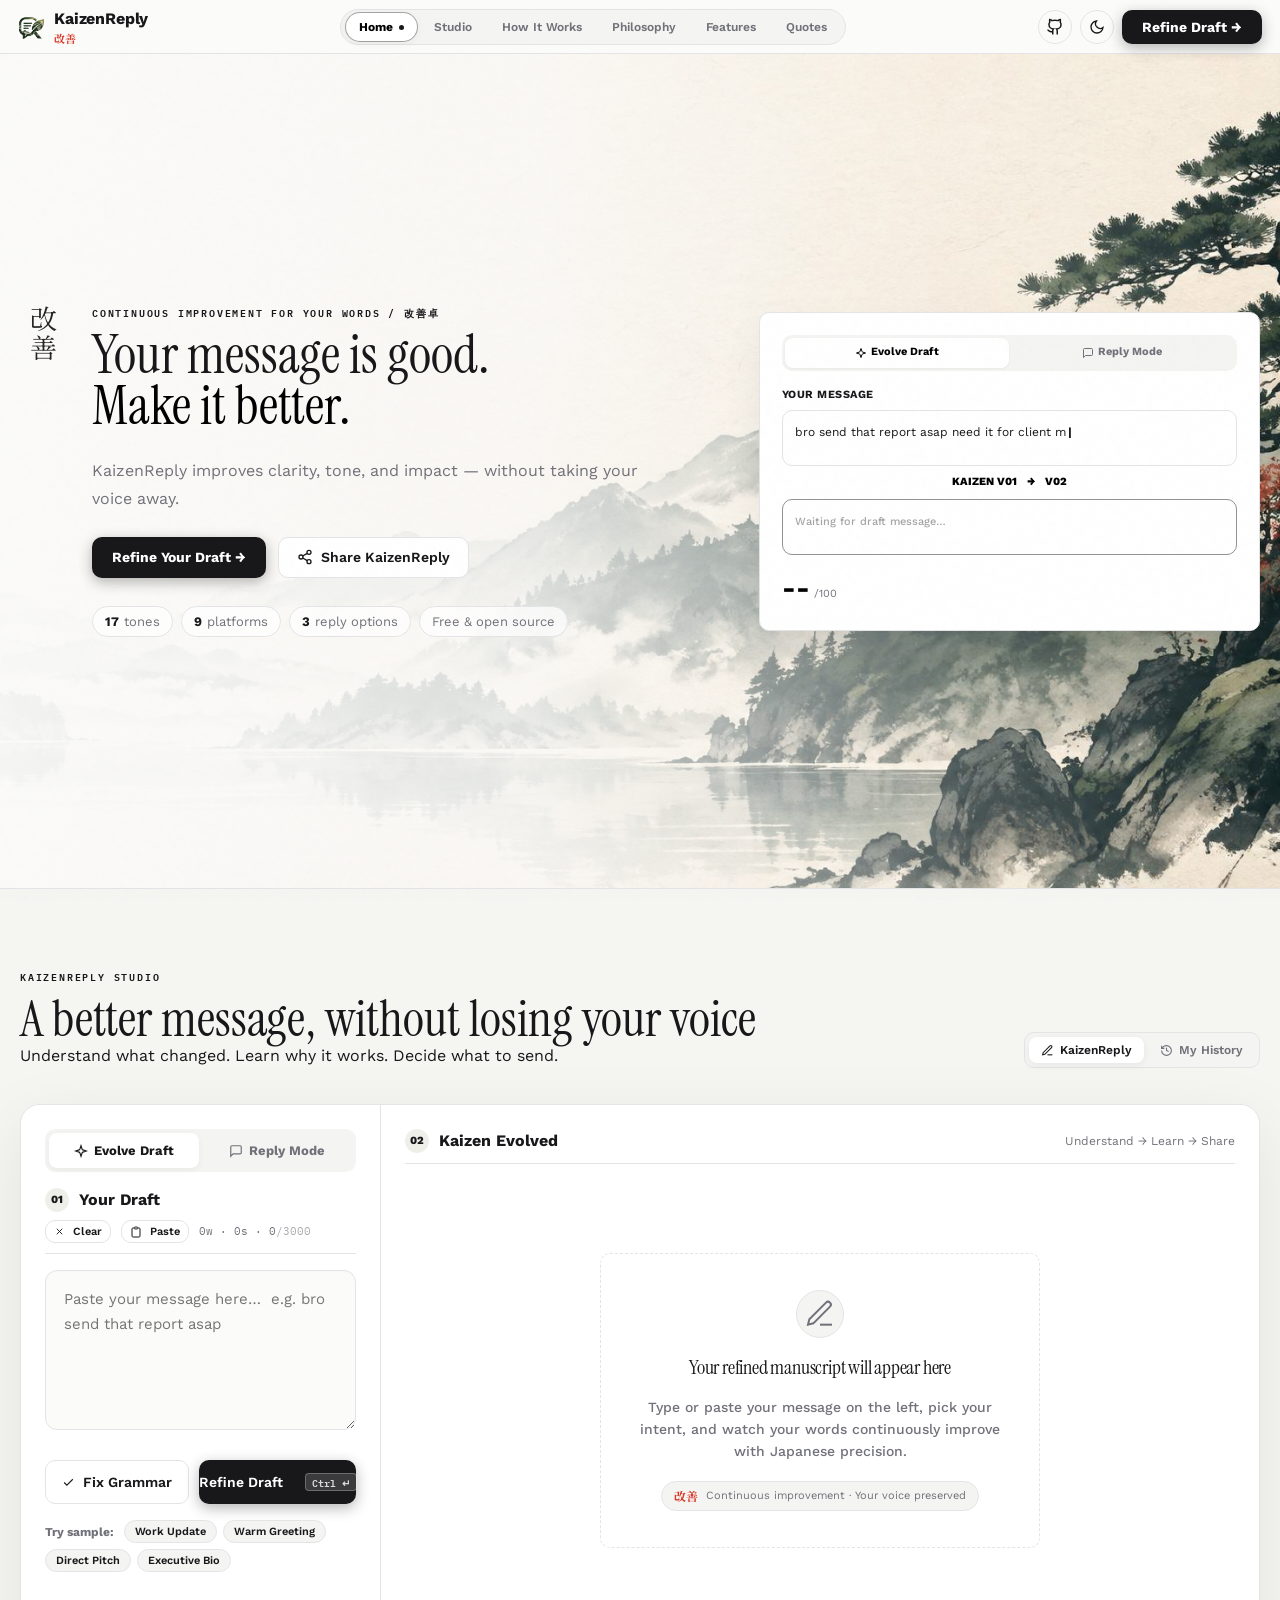
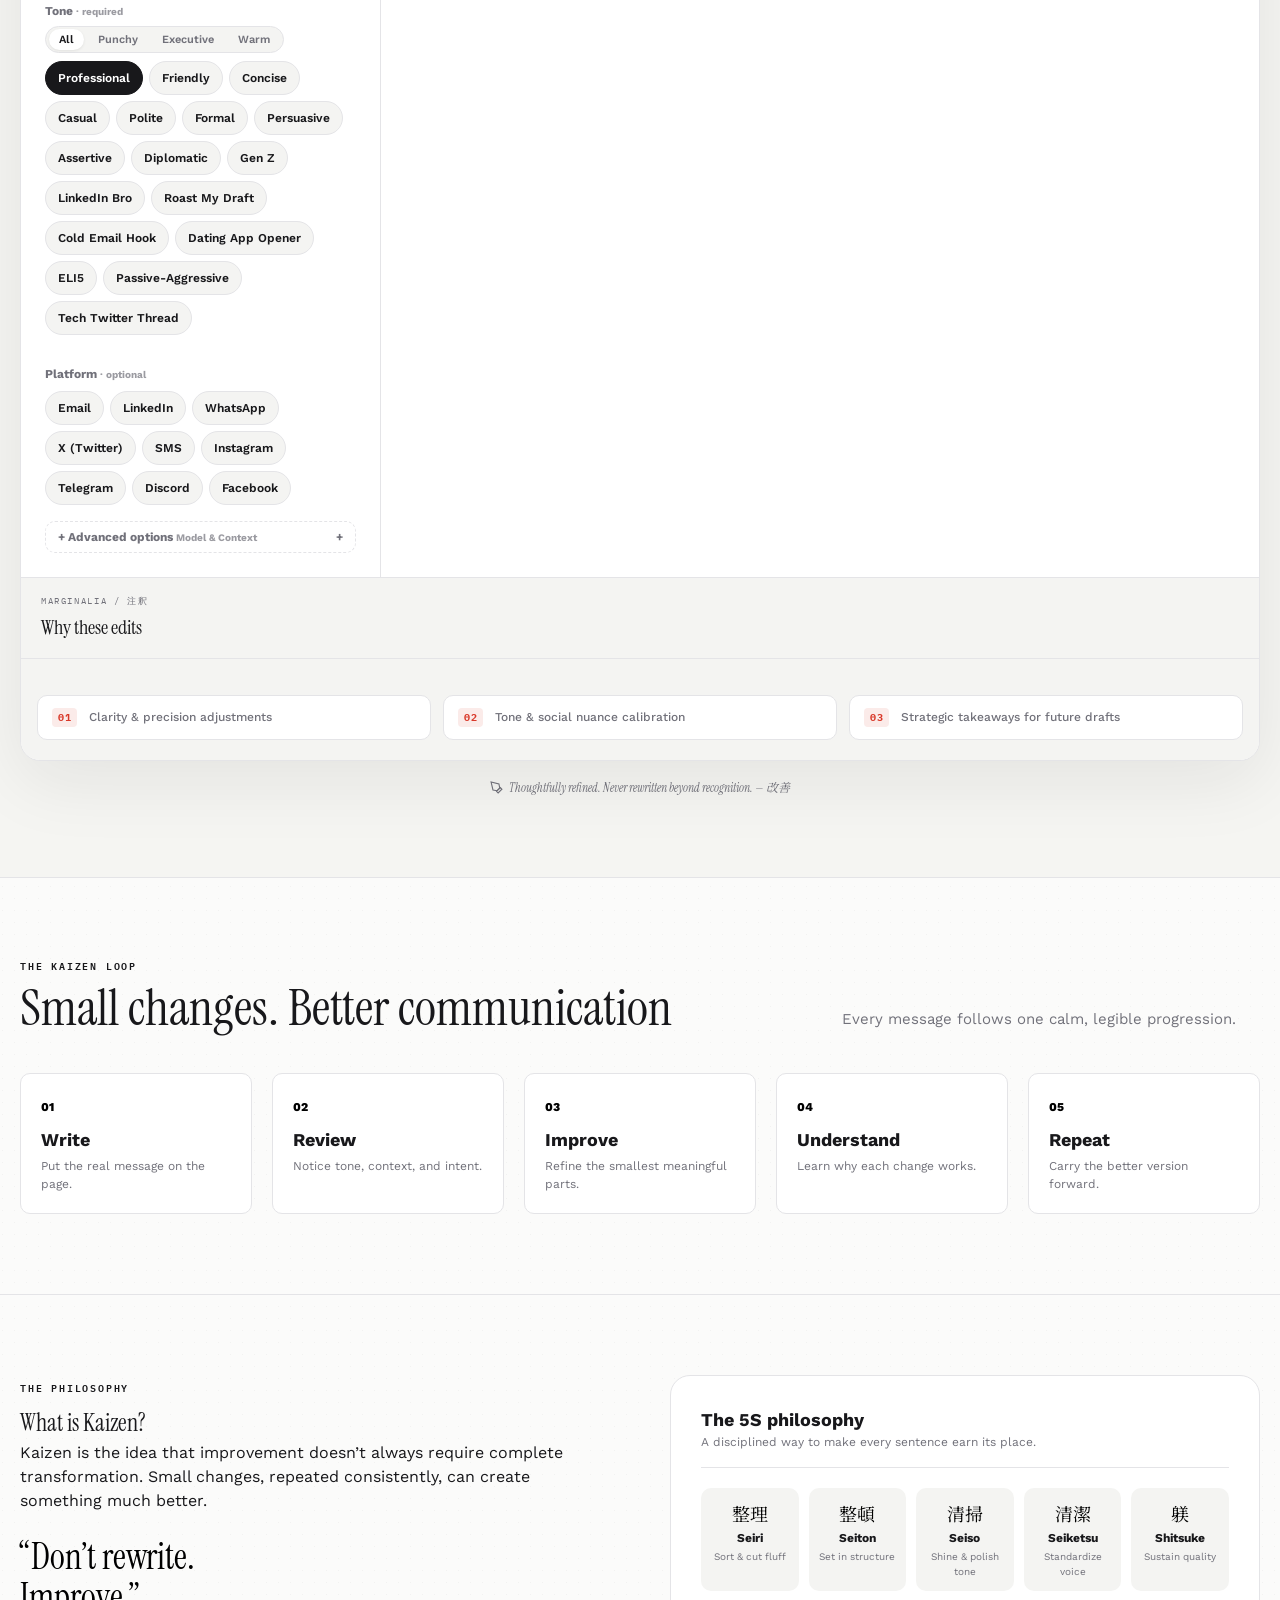
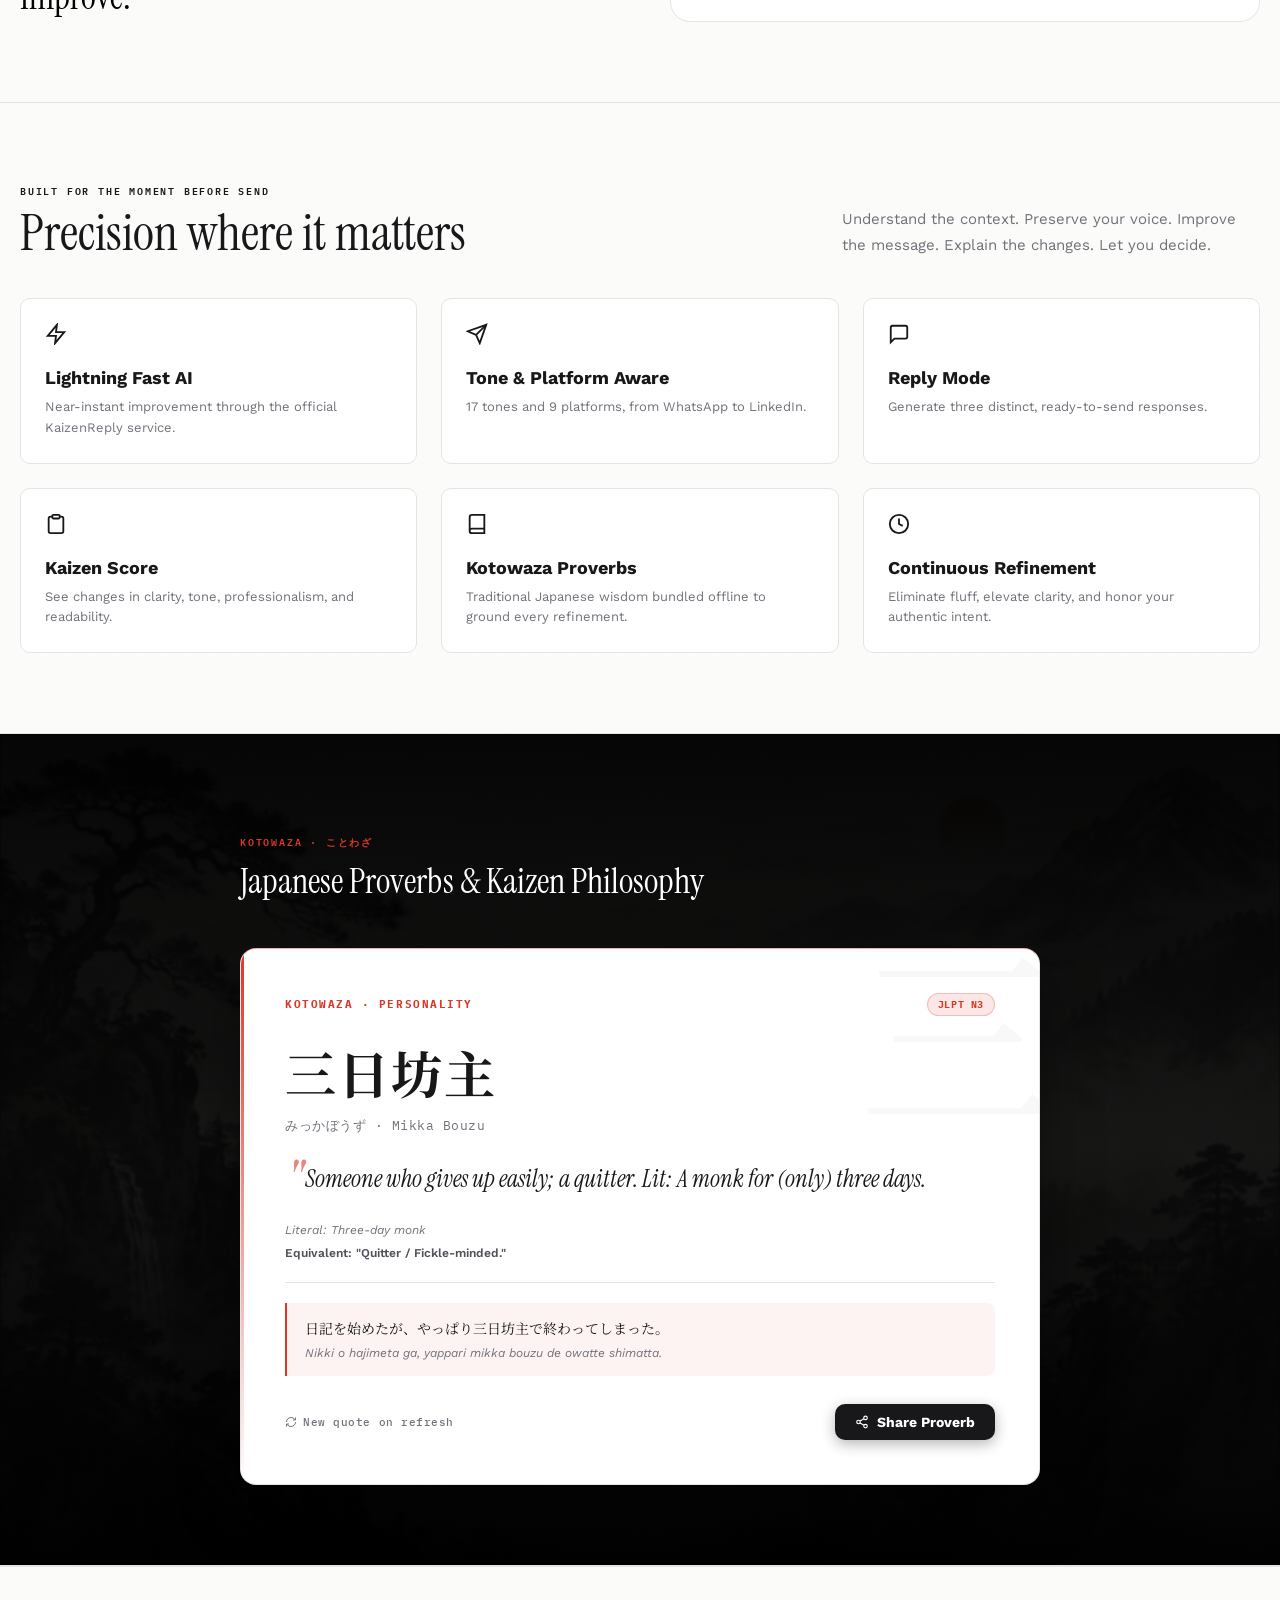
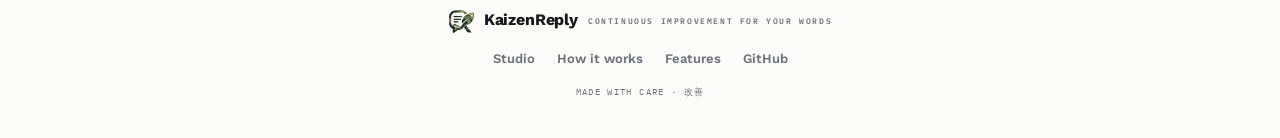
==== commit 8983d1eb: "chore: remove unused assets/docs, clean UI copy, and rewrite README" ====
--- a/index.html
+++ b/index.html
@@ -320,7 +320,7 @@
                   <p class="empty-zen-desc">Type or paste your message on the left, pick your intent, and watch your words continuously improve with Japanese precision.</p>
                   <div class="empty-zen-badge">
                     <span class="empty-zen-kanji">改善</span>
-                    <span>Continuous improvement · Never AI slop</span>
+                    <span>Continuous improvement · Your voice preserved</span>
                   </div>
                 </div>
               </div>
--- a/static/styles.css
+++ b/static/styles.css
@@ -1,11 +1,11 @@
 /* ==========================================================================
    KaizenReply — Japanese Precision & Washi Paper Aesthetic Design System
-   v3.0 — Glassmorphism · Dark Mode Elegance · Kaizen Animations
+   Stylesheet — Layout, Themes, Typography & Components
    ========================================================================== */
 
 /* Fonts are loaded via <link> in index.html (non-blocking, CSP-friendly) */
 
-/* ── Design Tokens — Apple × Japan (Washi Paper & Sumi Obsidian) ────────── */
+/* ── Design Tokens (Light & Dark Themes) ────────────────────────────────── */
 :root {
   --radius: 10px;
   --background: #FBFBFA;
@@ -130,7 +130,7 @@
 
 .hidden { display: none !important; }
 
-/* ── Apple × Japan Fixed Header ────────────────────────────────────────── */
+/* ── Fixed Header ───────────────────────────────────────────────────────── */
 .site-header {
   position: fixed;
   top: 0;
@@ -1071,7 +1071,7 @@
   align-items: center;
 }
 
-/* Enhanced Quote Card — Apple × Japan Obsidian Kotowaza */
+/* Kotowaza Quote Card */
 .quote-card {
   background: var(--card);
   backdrop-filter: blur(20px) saturate(160%);
@@ -1289,7 +1289,7 @@
 /* ── Brand Mark & Logo ────────────────────────────────────────────────── */
 
 
-/* ── Apple × Japan Dark Mode Excellence ────────────────────────────────── */
+/* ── Dark Mode Overrides ────────────────────────────────────────────────── */
 .dark body {
   background: var(--background);
   color: var(--foreground);
@@ -2314,7 +2314,7 @@
 }
 
 /* ==========================================================================
-   v2.0 — Responsiveness, landing page & accessibility fixes
+   Responsive Layout & Accessibility Overrides
    (kept together at the end so they override earlier duplicated rules)
    ========================================================================== */
 
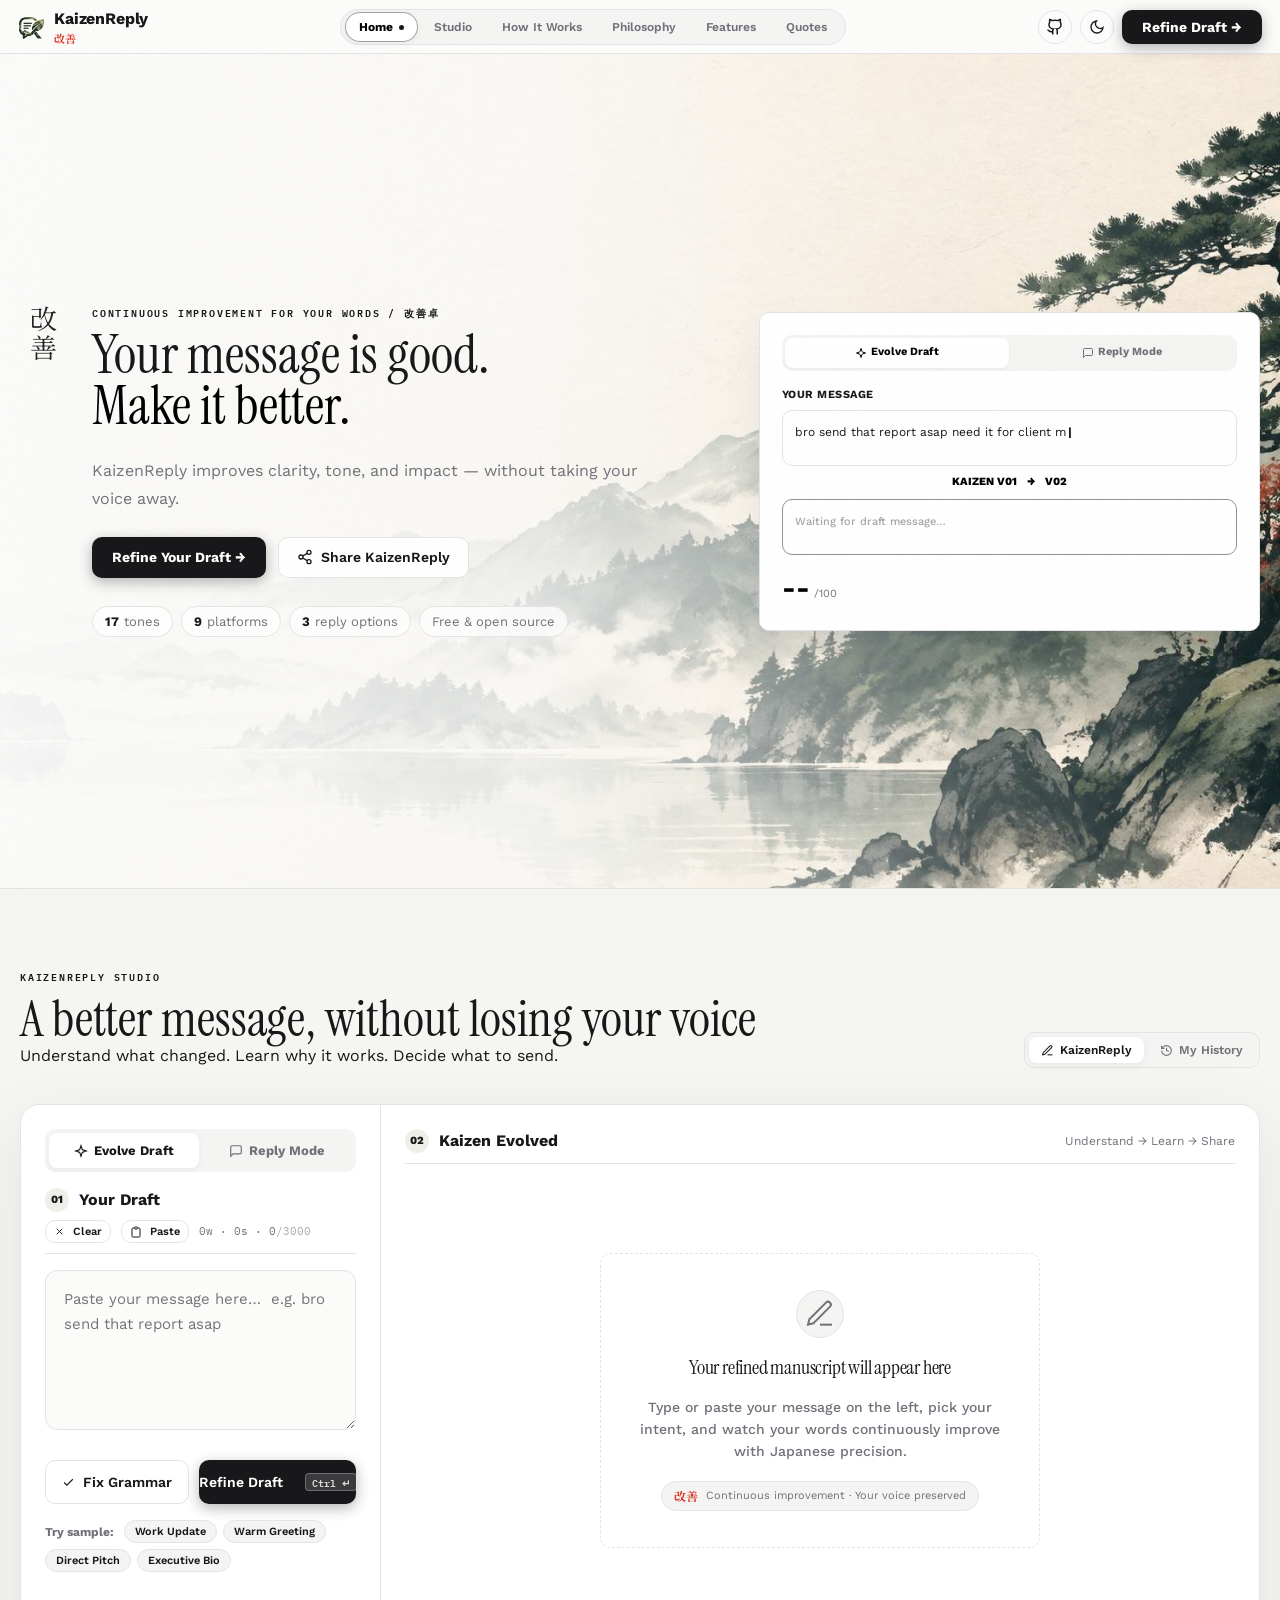
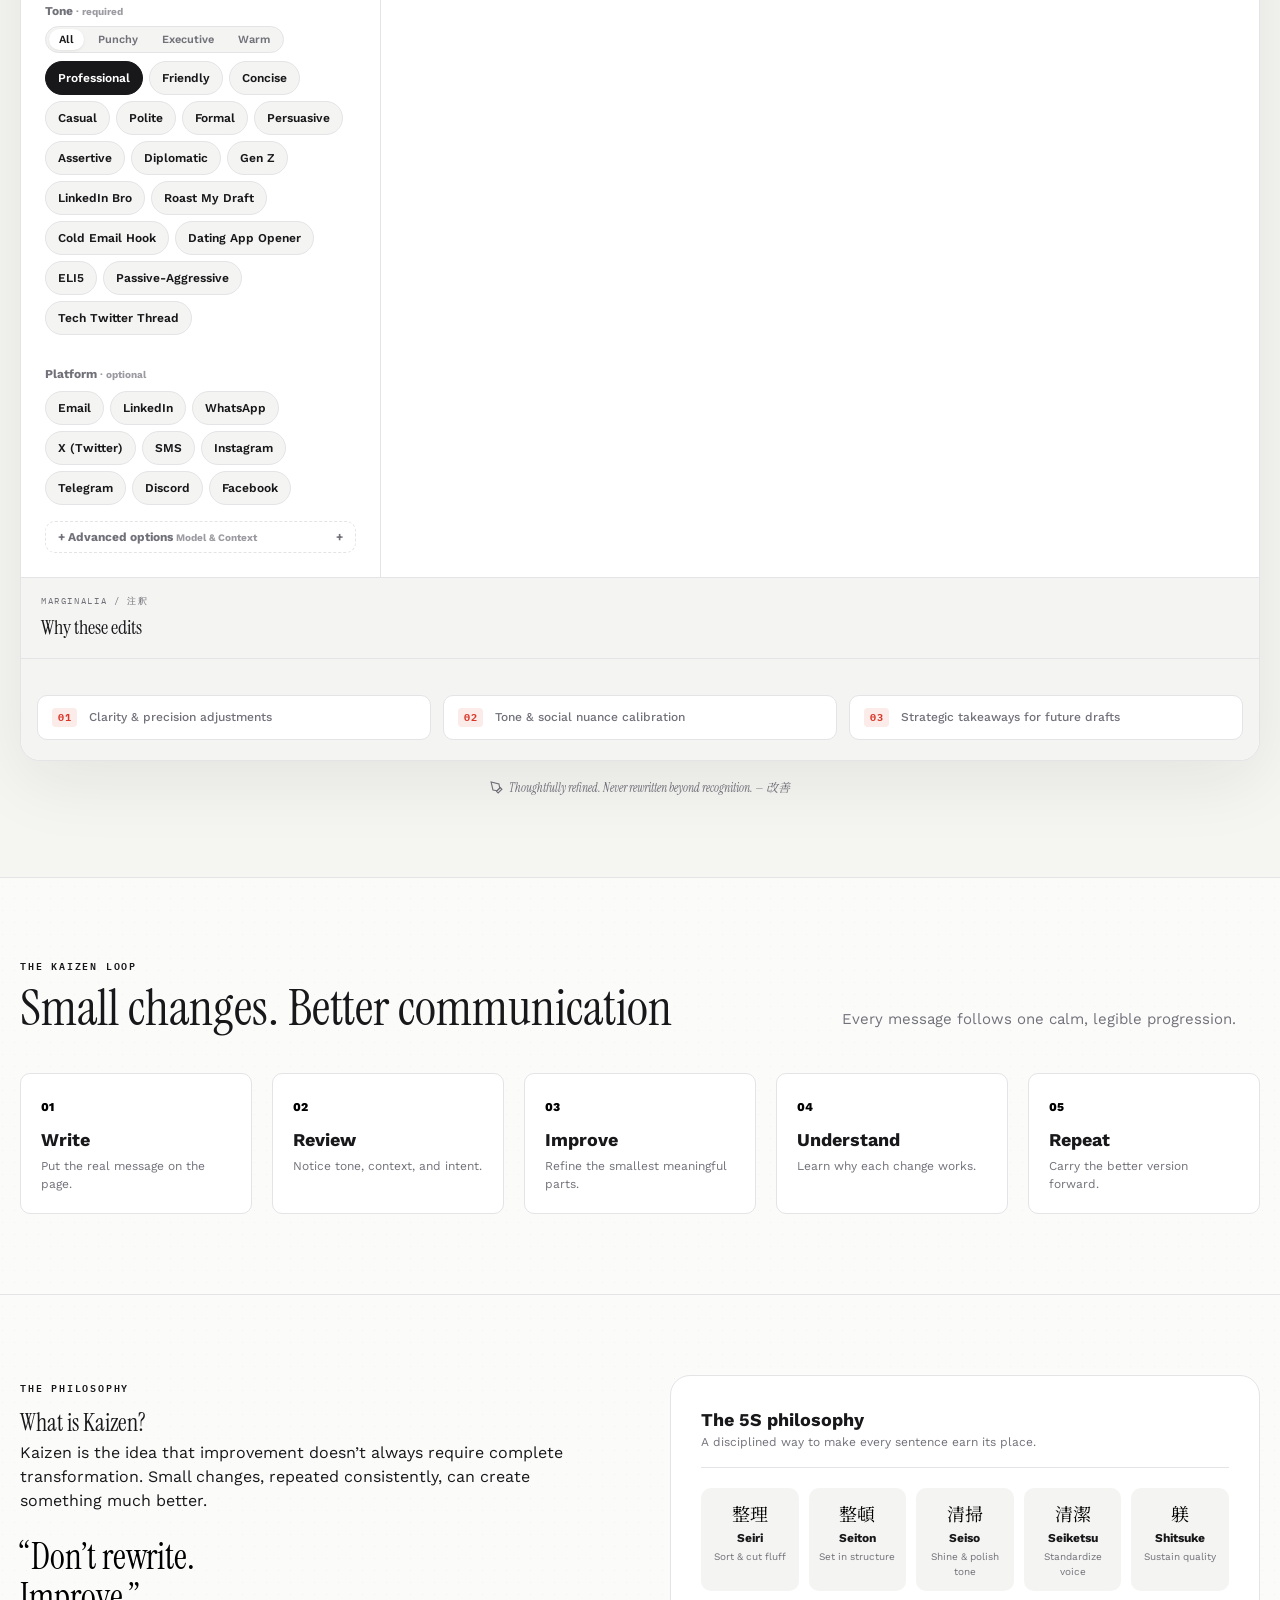
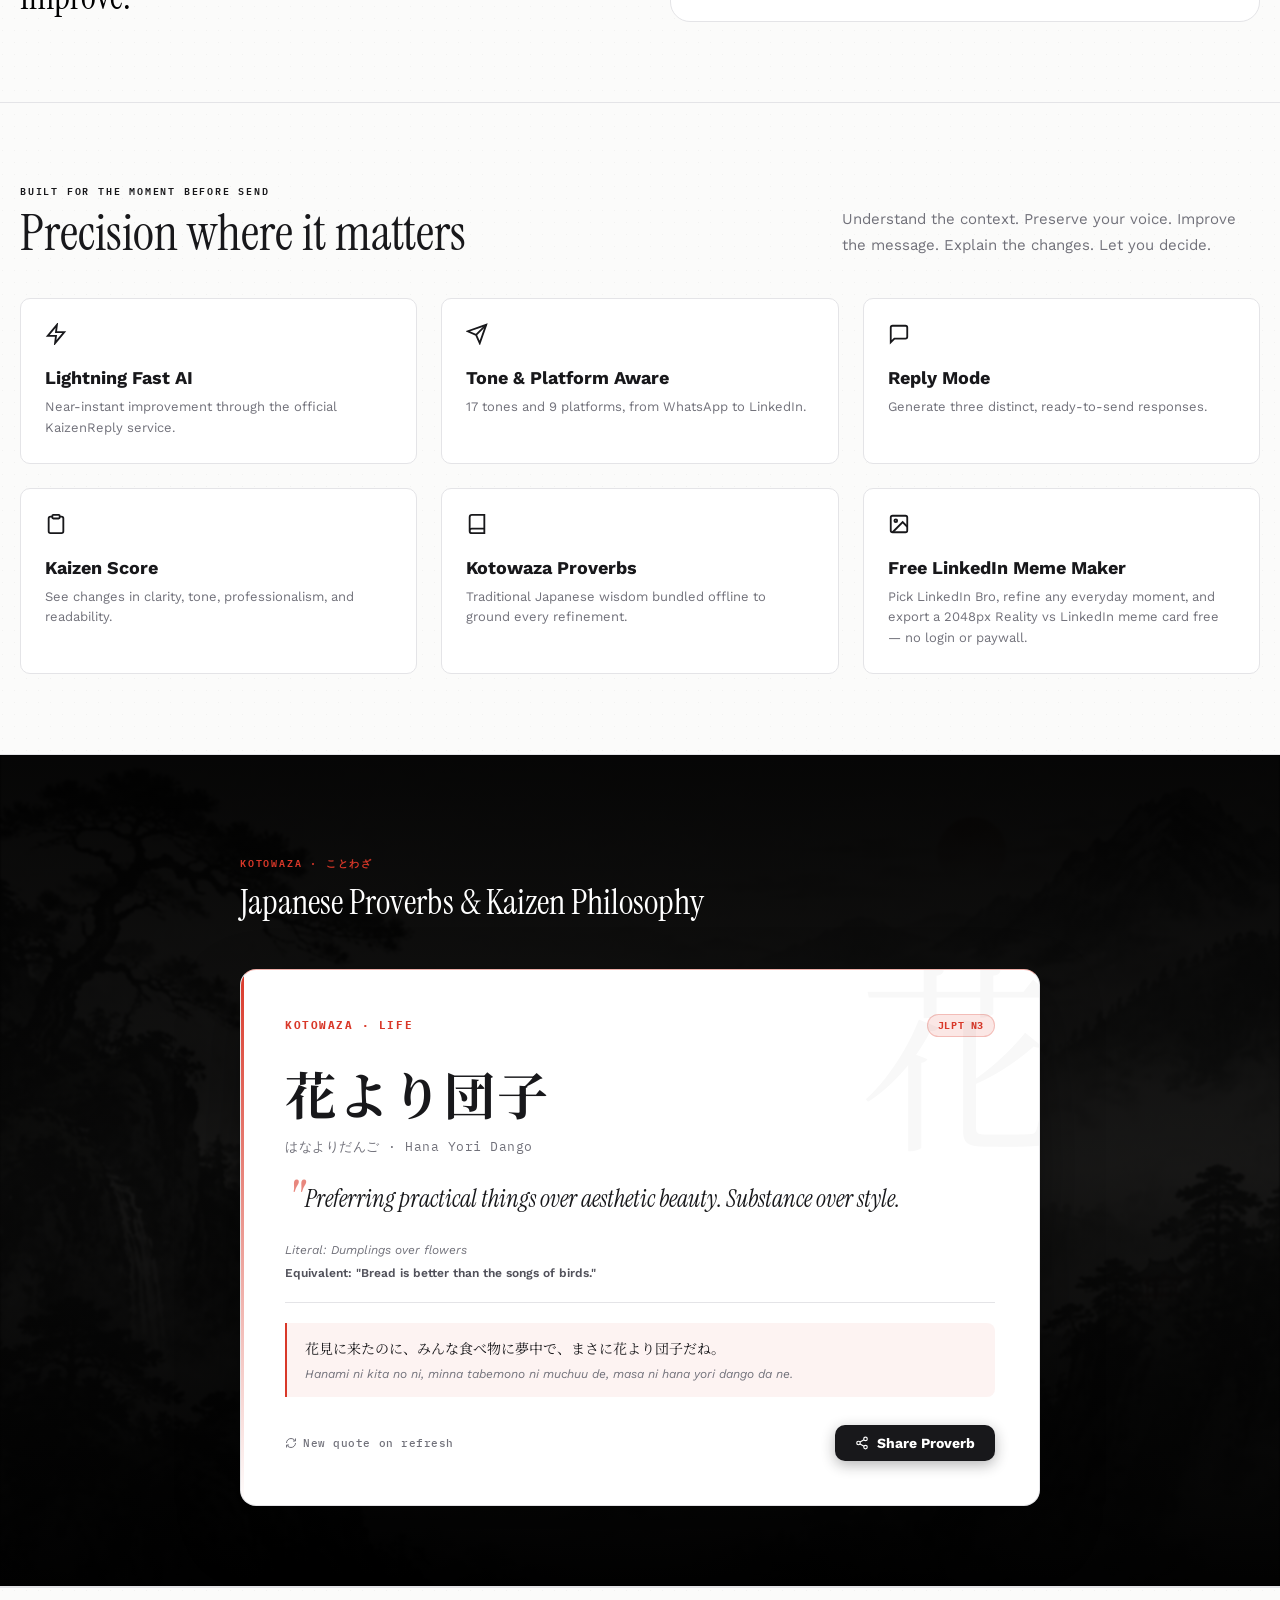
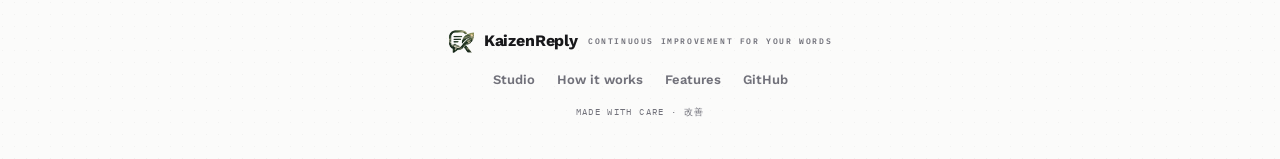
==== commit 5c00f2e7: "feat(seo): update banner/OG image, add robots.txt, sitemap.xml, llms.txt, llms-full.txt, and JSON-LD" ====
--- a/index.html
+++ b/index.html
@@ -3,8 +3,11 @@
   <head>
     <meta charset="UTF-8" />
     <meta name="viewport" content="width=device-width, initial-scale=1.0, viewport-fit=cover" />
-    <title>KaizenReply — Your message is good. Make it better.</title>
-    <meta name="description" content="KaizenReply improves clarity, tone, and impact — without taking your voice away. Japanese precision & continuous improvement for your words." />
+    <title>KaizenReply — Free AI Message Refiner &amp; Reality vs LinkedIn Meme Generator</title>
+    <meta name="description" content="Free, open-source AI message refiner, reply generator, and Reality vs LinkedIn meme maker. Turn everyday moments into high-res LinkedIn parody cards or polish emails and drafts without losing your voice." />
+    <meta name="keywords" content="free linkedin meme generator, reality vs linkedin meme maker, linkedin bro post generator, corporate satire generator, ai message refiner, email tone improver, kaizenreply" />
+    <meta name="robots" content="index, follow, max-image-preview:large" />
+    <link rel="canonical" href="https://kaizenreply.us.ci/" />
     <link rel="icon" type="image/png" href="/static/logo-inkwash.png" />
     <link rel="apple-touch-icon" href="/static/icon-192.png" />
     <link rel="manifest" href="/manifest.json" />
@@ -15,12 +18,66 @@
     <meta name="apple-mobile-web-app-status-bar-style" content="black-translucent" />
     <meta name="apple-mobile-web-app-title" content="KaizenReply" />
     <meta property="og:type" content="website" />
-    <meta property="og:url" content="https://kaizenreply.us.ci" />
-    <meta property="og:title" content="KaizenReply — Your message is good. Make it better." />
-    <meta property="og:description" content="KaizenReply improves clarity, tone, and impact without losing your voice. Powered by Japanese precision and continuous improvement." />
+    <meta property="og:site_name" content="KaizenReply" />
+    <meta property="og:url" content="https://kaizenreply.us.ci/" />
+    <meta property="og:title" content="KaizenReply — Free AI Message Refiner &amp; Reality vs LinkedIn Meme Generator" />
+    <meta property="og:description" content="Refine messages without losing your voice, or generate free 2048px Reality vs LinkedIn meme cards with no login or paywall." />
     <meta property="og:image" content="https://kaizenreply.us.ci/static/og-image.png" />
+    <meta property="og:image:width" content="1024" />
+    <meta property="og:image:height" content="576" />
     <meta name="twitter:card" content="summary_large_image" />
+    <meta name="twitter:title" content="KaizenReply — Free AI Message Refiner &amp; Reality vs LinkedIn Meme Generator" />
+    <meta name="twitter:description" content="Polish emails and drafts in your own voice, or turn ordinary moments into free Reality vs LinkedIn meme cards." />
     <meta name="twitter:image" content="https://kaizenreply.us.ci/static/og-image.png" />
+    <script type="application/ld+json">
+      {
+        "@context": "https://schema.org",
+        "@graph": [
+          {
+            "@type": "WebApplication",
+            "name": "KaizenReply",
+            "url": "https://kaizenreply.us.ci/",
+            "applicationCategory": "UtilitiesApplication",
+            "operatingSystem": "Web",
+            "isAccessibleForFree": true,
+            "offers": {
+              "@type": "Offer",
+              "price": "0",
+              "priceCurrency": "USD"
+            },
+            "description": "Free open-source AI message refiner, reply suggester, and Reality vs LinkedIn meme generator.",
+            "featureList": [
+              "Free Reality vs LinkedIn Meme Generator (2048x1364 PNG/JPEG)",
+              "21 Tone Presets including LinkedIn Bro corporate satire",
+              "9 Platform Presets with character limits",
+              "Before/After Quality Score and Marginalia Edit Notes",
+              "Reply Mode with 3 distinct ready-to-send options"
+            ]
+          },
+          {
+            "@type": "FAQPage",
+            "mainEntity": [
+              {
+                "@type": "Question",
+                "name": "How do I generate a free Reality vs LinkedIn meme?",
+                "acceptedAnswer": {
+                  "@type": "Answer",
+                  "text": "Type any everyday moment into the KaizenReply studio, select the LinkedIn Bro tone, click Refine Draft, and press Meme Card to download or share a 2048x1364 Reality vs LinkedIn comparison image for free with no watermark or signup."
+                }
+              },
+              {
+                "@type": "Question",
+                "name": "Is KaizenReply free to use without a subscription?",
+                "acceptedAnswer": {
+                  "@type": "Answer",
+                  "text": "Yes. KaizenReply is 100% free and open-source under the MIT license, with no login or paid tier required for message refinement or Reality vs LinkedIn meme generation."
+                }
+              }
+            ]
+          }
+        ]
+      }
+    </script>
     <script src="/static/theme-init.js?v=2.0.0"></script>
     <link rel="preconnect" href="https://fonts.googleapis.com" />
     <link rel="preconnect" href="https://fonts.gstatic.com" crossorigin />
@@ -498,9 +555,9 @@
             <p>Traditional Japanese wisdom bundled offline to ground every refinement.</p>
           </article>
           <article class="reveal-on-scroll" data-delay="3">
-            <svg width="22" height="22" viewBox="0 0 24 24" fill="none" stroke="currentColor" stroke-width="2" style="color:var(--primary);"><circle cx="12" cy="12" r="10"/><polyline points="12 6 12 12 16 14"/></svg>
-            <h3>Continuous Refinement</h3>
-            <p>Eliminate fluff, elevate clarity, and honor your authentic intent.</p>
+            <svg width="22" height="22" viewBox="0 0 24 24" fill="none" stroke="currentColor" stroke-width="2" style="color:var(--primary);"><rect x="3" y="3" width="18" height="18" rx="2"/><circle cx="8.5" cy="8.5" r="1.5"/><polyline points="21 15 16 10 5 21"/></svg>
+            <h3>Free LinkedIn Meme Maker</h3>
+            <p>Pick LinkedIn Bro, refine any everyday moment, and export a 2048px Reality vs LinkedIn meme card free — no login or paywall.</p>
           </article>
         </div>
       </div>
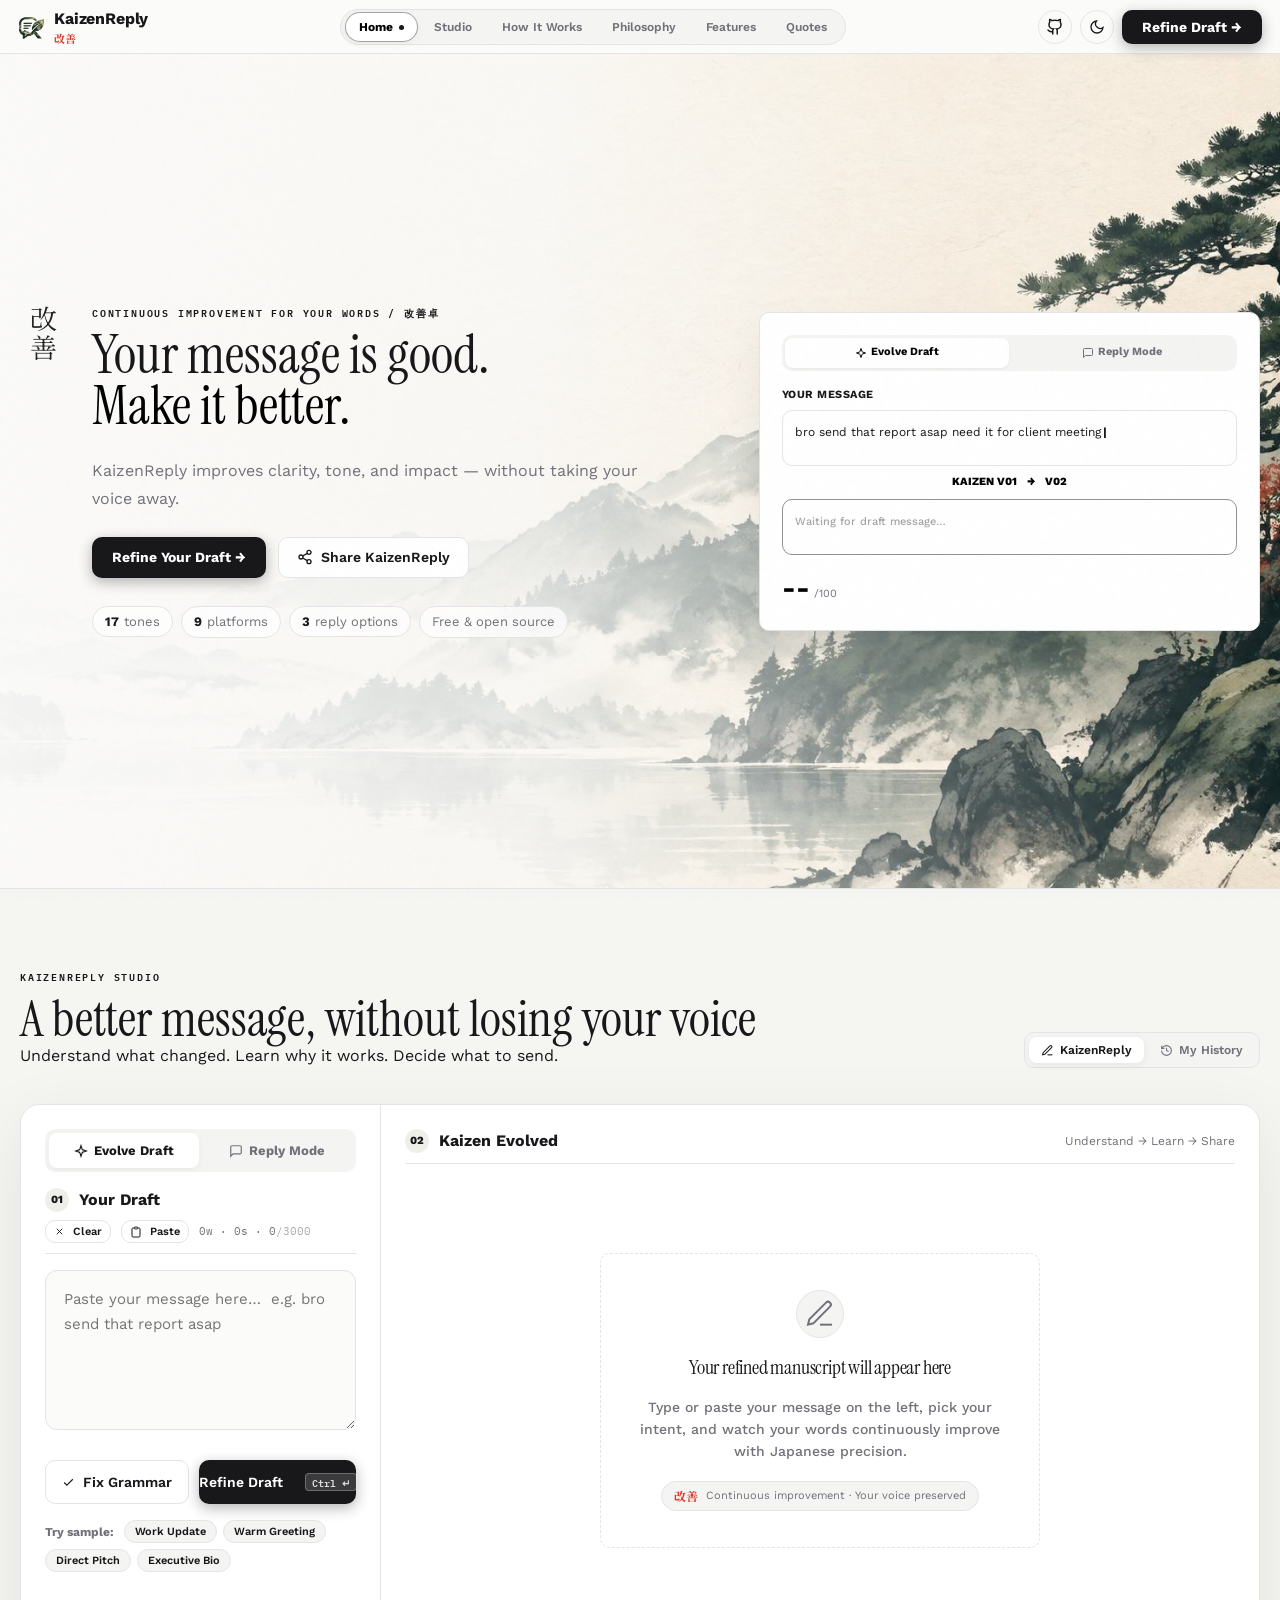
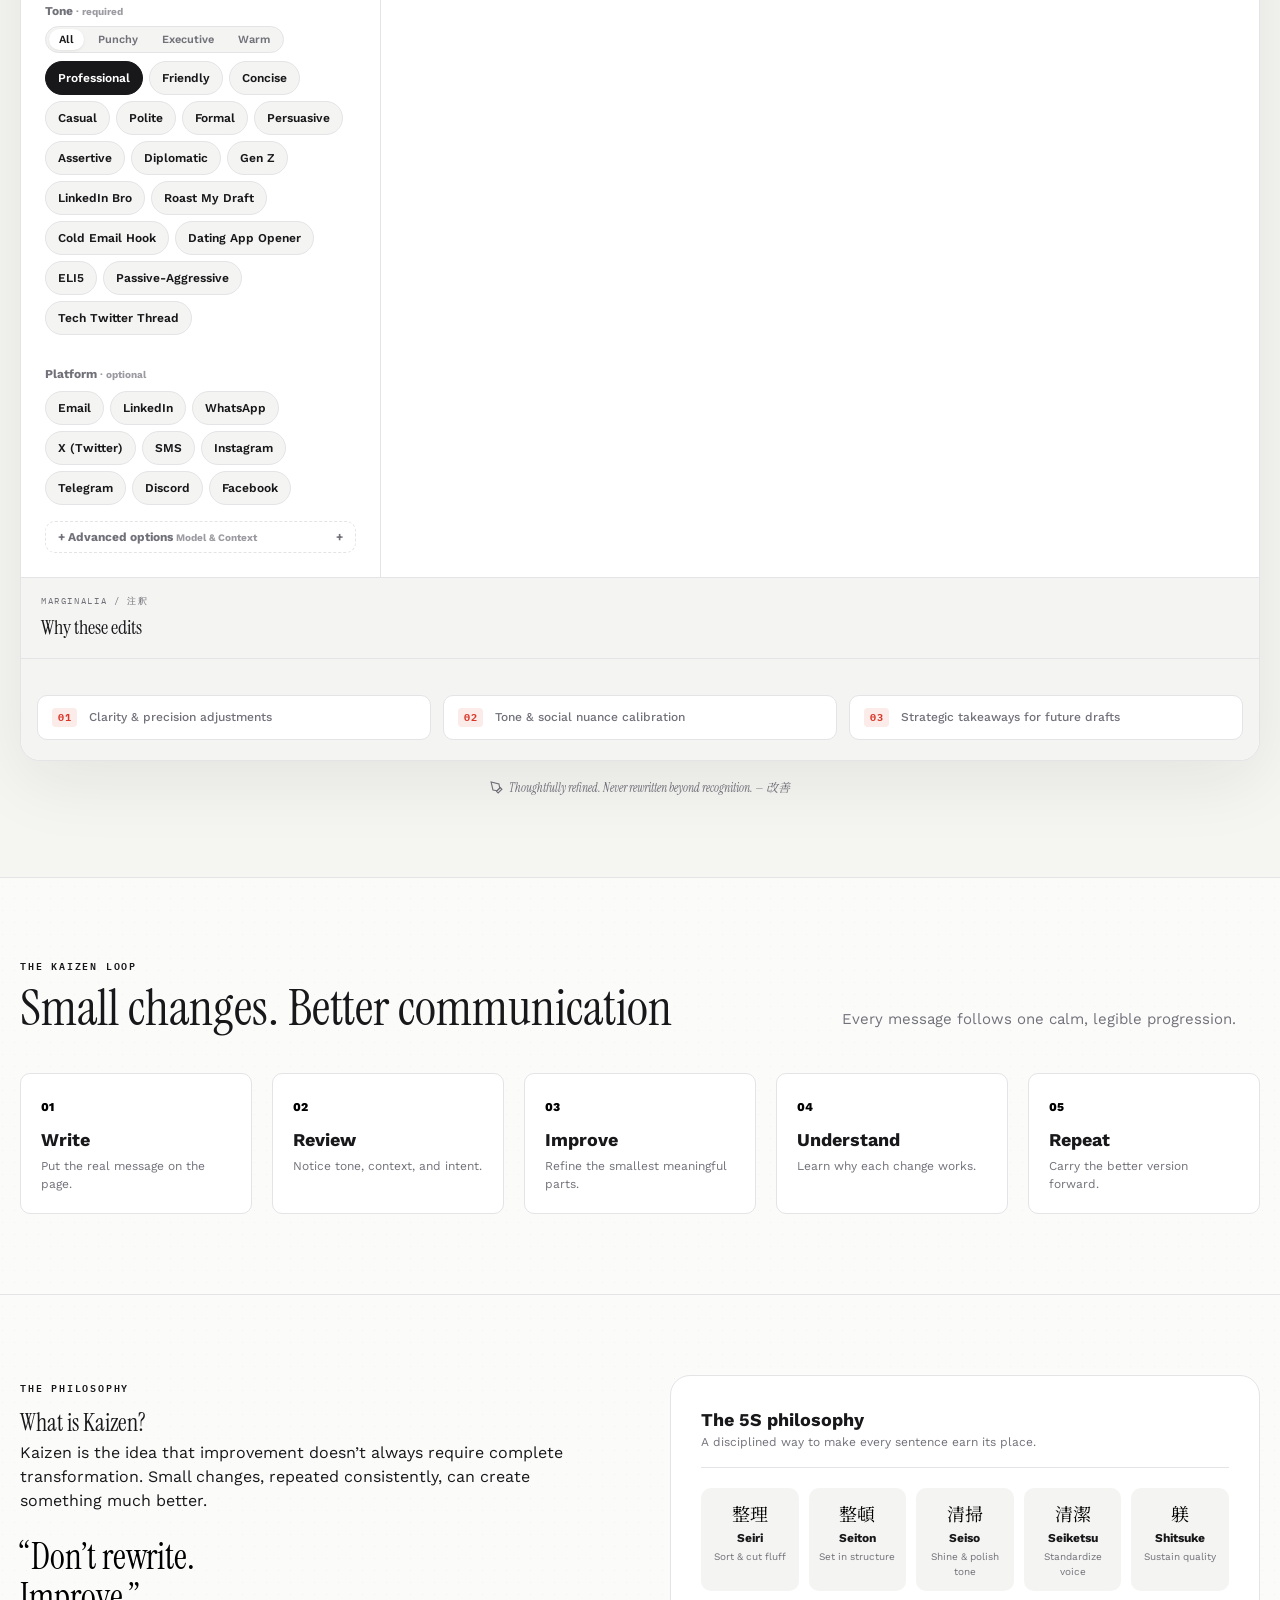
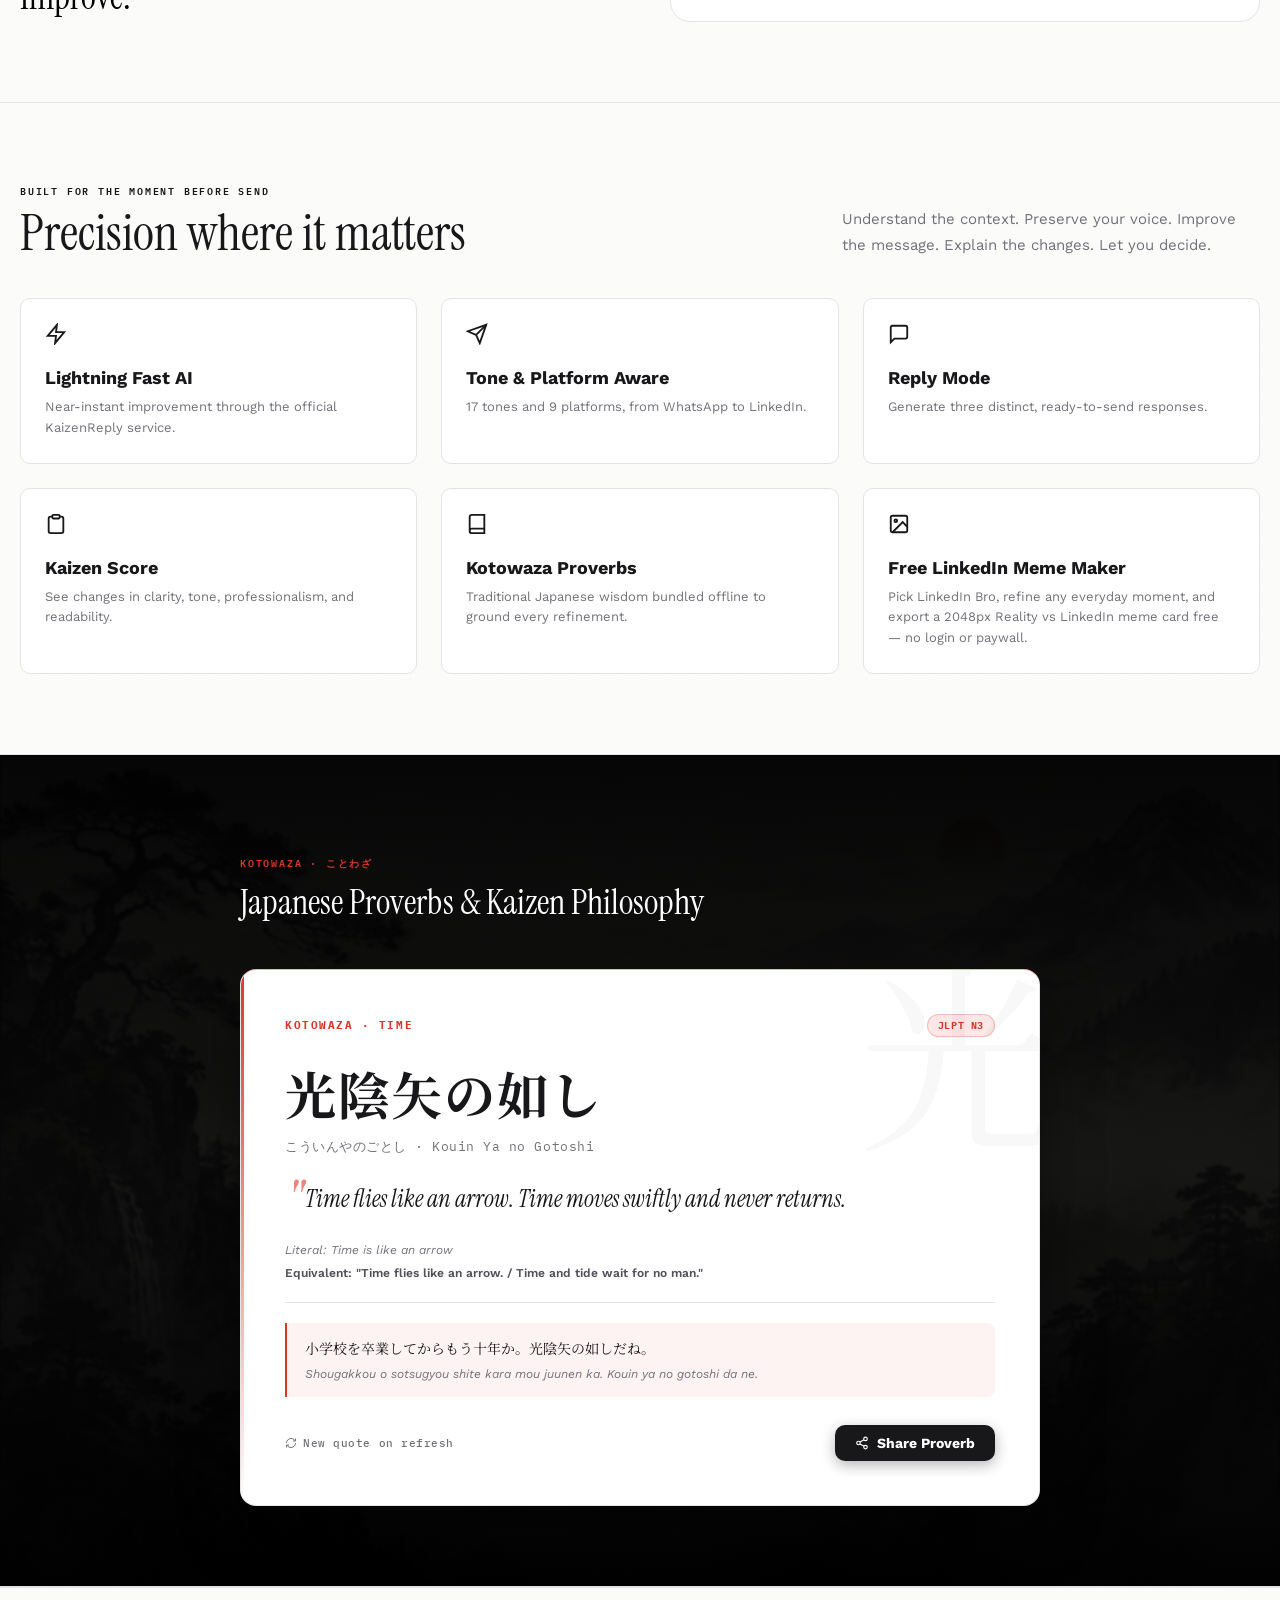
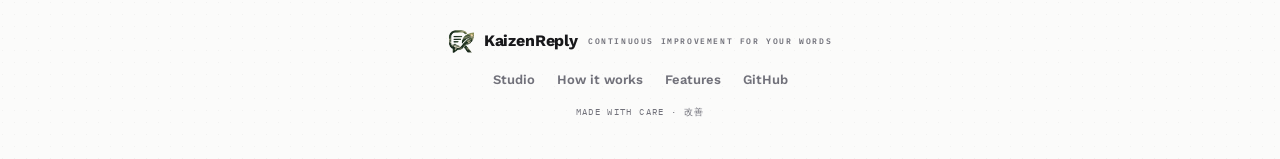
==== commit 98c0a28f: "docs(seo): restore KaizenReply slogan, highlight Kaizen 5S principles, and explain uniqueness" ====
--- a/index.html
+++ b/index.html
@@ -3,9 +3,9 @@
   <head>
     <meta charset="UTF-8" />
     <meta name="viewport" content="width=device-width, initial-scale=1.0, viewport-fit=cover" />
-    <title>KaizenReply — Free AI Message Refiner &amp; Reality vs LinkedIn Meme Generator</title>
-    <meta name="description" content="Free, open-source AI message refiner, reply generator, and Reality vs LinkedIn meme maker. Turn everyday moments into high-res LinkedIn parody cards or polish emails and drafts without losing your voice." />
-    <meta name="keywords" content="free linkedin meme generator, reality vs linkedin meme maker, linkedin bro post generator, corporate satire generator, ai message refiner, email tone improver, kaizenreply" />
+    <title>KaizenReply — Your message is good. Make it better. | Free AI Message Refiner &amp; LinkedIn Meme Maker</title>
+    <meta name="description" content="Your message is good. Make it better. Built on Japanese Kaizen (改善) &amp; 5S principles, KaizenReply refines clarity, tone, and impact without taking your voice away—plus a free Reality vs LinkedIn meme generator." />
+    <meta name="keywords" content="kaizenreply, your message is good make it better, kaizen writing principles, 5s communication, free linkedin meme generator, reality vs linkedin meme maker, linkedin bro generator, ai message refiner, preserve voice" />
     <meta name="robots" content="index, follow, max-image-preview:large" />
     <link rel="canonical" href="https://kaizenreply.us.ci/" />
     <link rel="icon" type="image/png" href="/static/logo-inkwash.png" />
@@ -20,14 +20,14 @@
     <meta property="og:type" content="website" />
     <meta property="og:site_name" content="KaizenReply" />
     <meta property="og:url" content="https://kaizenreply.us.ci/" />
-    <meta property="og:title" content="KaizenReply — Free AI Message Refiner &amp; Reality vs LinkedIn Meme Generator" />
-    <meta property="og:description" content="Refine messages without losing your voice, or generate free 2048px Reality vs LinkedIn meme cards with no login or paywall." />
+    <meta property="og:title" content="KaizenReply — Your message is good. Make it better." />
+    <meta property="og:description" content="Built on Japanese Kaizen (改善) principles: improve clarity, tone, and impact without losing your voice—plus a free 2048px Reality vs LinkedIn meme generator." />
     <meta property="og:image" content="https://kaizenreply.us.ci/static/og-image.png" />
     <meta property="og:image:width" content="1024" />
     <meta property="og:image:height" content="576" />
     <meta name="twitter:card" content="summary_large_image" />
-    <meta name="twitter:title" content="KaizenReply — Free AI Message Refiner &amp; Reality vs LinkedIn Meme Generator" />
-    <meta name="twitter:description" content="Polish emails and drafts in your own voice, or turn ordinary moments into free Reality vs LinkedIn meme cards." />
+    <meta name="twitter:title" content="KaizenReply — Your message is good. Make it better." />
+    <meta name="twitter:description" content="Kaizen-inspired message refinement that keeps your voice, plus a free Reality vs LinkedIn meme generator with no login or paywall." />
     <meta name="twitter:image" content="https://kaizenreply.us.ci/static/og-image.png" />
     <script type="application/ld+json">
       {
@@ -36,6 +36,7 @@
           {
             "@type": "WebApplication",
             "name": "KaizenReply",
+            "alternateName": "KaizenReply · 改善",
             "url": "https://kaizenreply.us.ci/",
             "applicationCategory": "UtilitiesApplication",
             "operatingSystem": "Web",
@@ -45,18 +46,36 @@
               "price": "0",
               "priceCurrency": "USD"
             },
-            "description": "Free open-source AI message refiner, reply suggester, and Reality vs LinkedIn meme generator.",
+            "description": "Your message is good. Make it better. Built on Japanese Kaizen (continuous improvement) and 5S principles to refine clarity, tone, and impact while preserving your voice, alongside a free Reality vs LinkedIn meme generator.",
             "featureList": [
+              "Kaizen & 5S Editorial Refinement (Sort, Set, Shine, Standardize, Sustain)",
               "Free Reality vs LinkedIn Meme Generator (2048x1364 PNG/JPEG)",
               "21 Tone Presets including LinkedIn Bro corporate satire",
-              "9 Platform Presets with character limits",
-              "Before/After Quality Score and Marginalia Edit Notes",
-              "Reply Mode with 3 distinct ready-to-send options"
+              "9 Platform Presets with character-limit awareness",
+              "0-100 Kaizen Score and line-by-line Marginalia Edit Notes",
+              "Reply Mode with 3 distinct ready-to-send options",
+              "100+ Offline Kotowaza Japanese Proverbs"
             ]
           },
           {
             "@type": "FAQPage",
             "mainEntity": [
+              {
+                "@type": "Question",
+                "name": "What makes KaizenReply unique?",
+                "acceptedAnswer": {
+                  "@type": "Answer",
+                  "text": "Unlike grammar checkers that only fix punctuation or generic AI chatbots that overwrite your personality, KaizenReply applies Japanese Kaizen (改善) and 5S principles: it makes small, deliberate refinements that preserve your authentic voice, explains every edit in Marginalia notes, scores your draft from 0 to 100, and includes a completely free Reality vs LinkedIn meme generator."
+                }
+              },
+              {
+                "@type": "Question",
+                "name": "How do Kaizen principles apply to writing?",
+                "acceptedAnswer": {
+                  "@type": "Answer",
+                  "text": "Kaizen means continuous improvement without destructive overhauls. KaizenReply adapts the 5S framework for prose: Seiri (cut fluff), Seiton (structure clearly), Seiso (polish tone), Seiketsu (keep your voice consistent), and Shitsuke (build better writing habits from Marginalia feedback)."
+                }
+              },
               {
                 "@type": "Question",
                 "name": "How do I generate a free Reality vs LinkedIn meme?",
